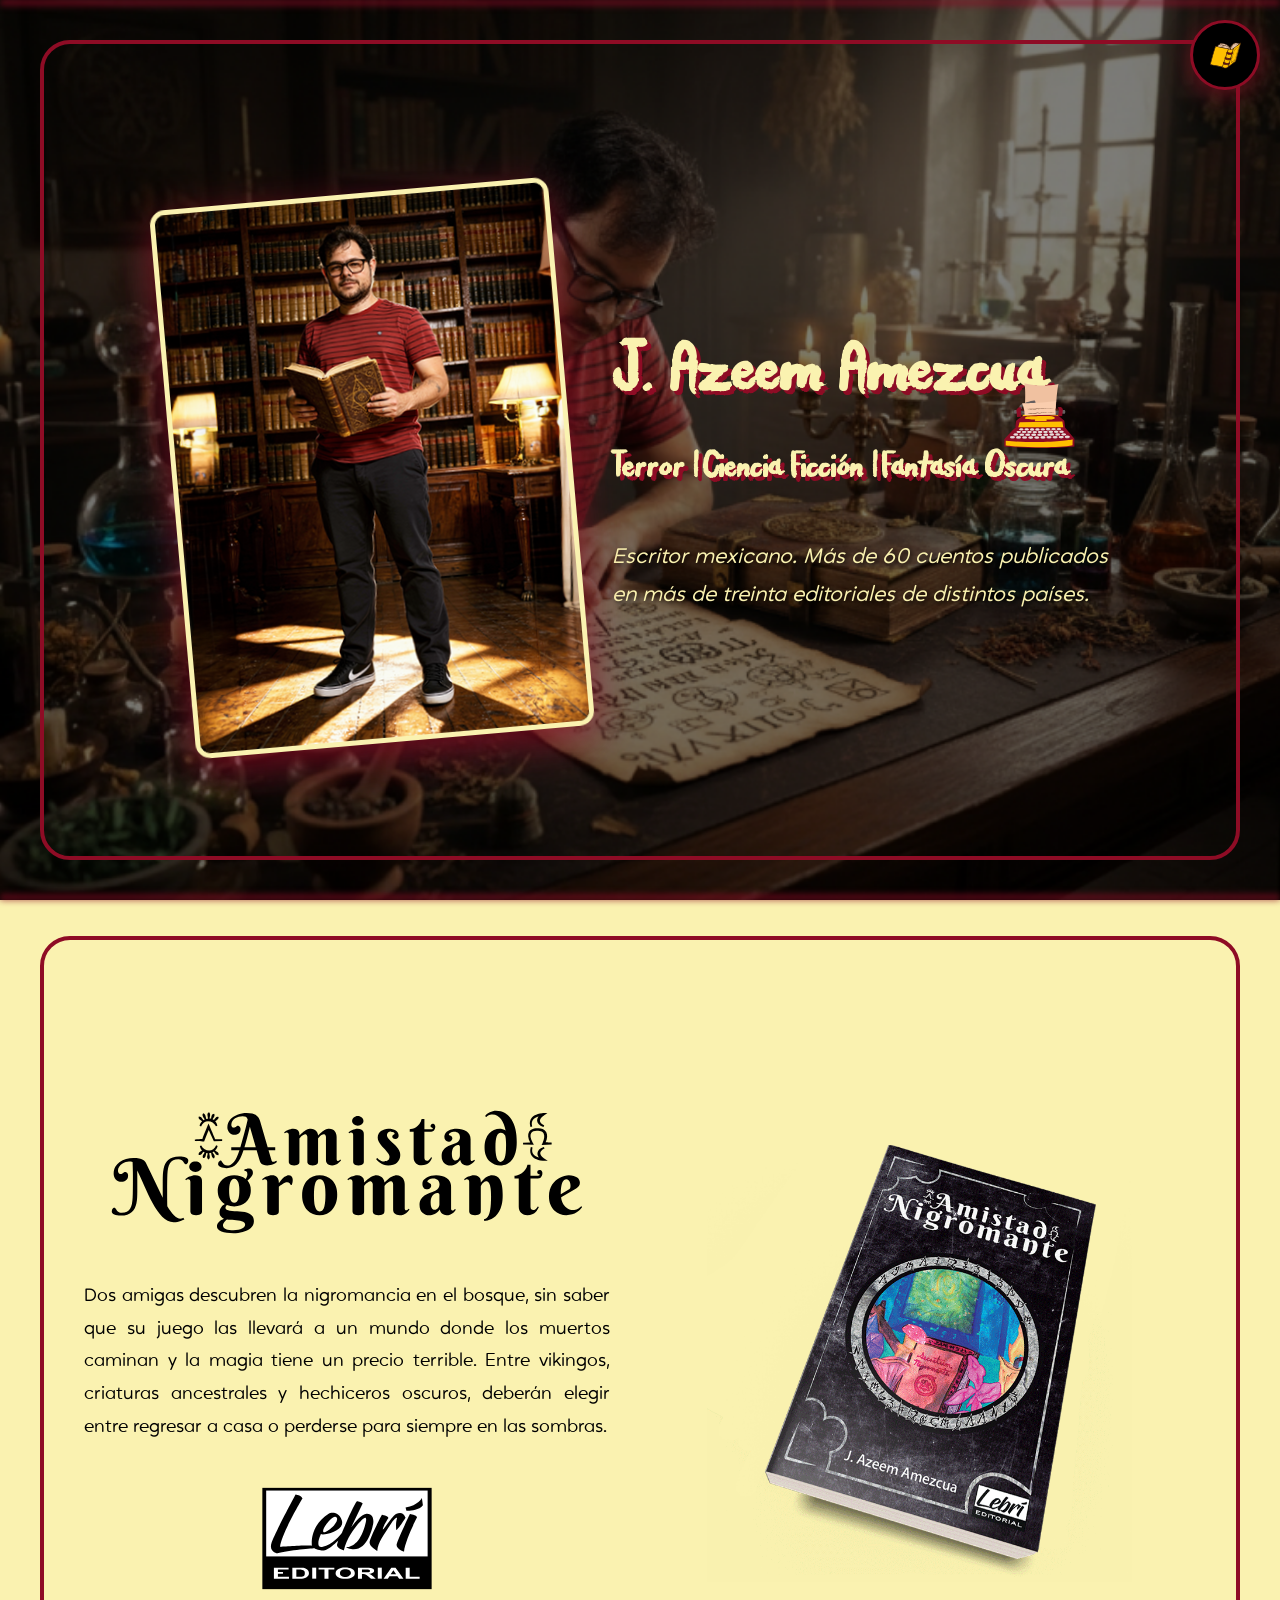
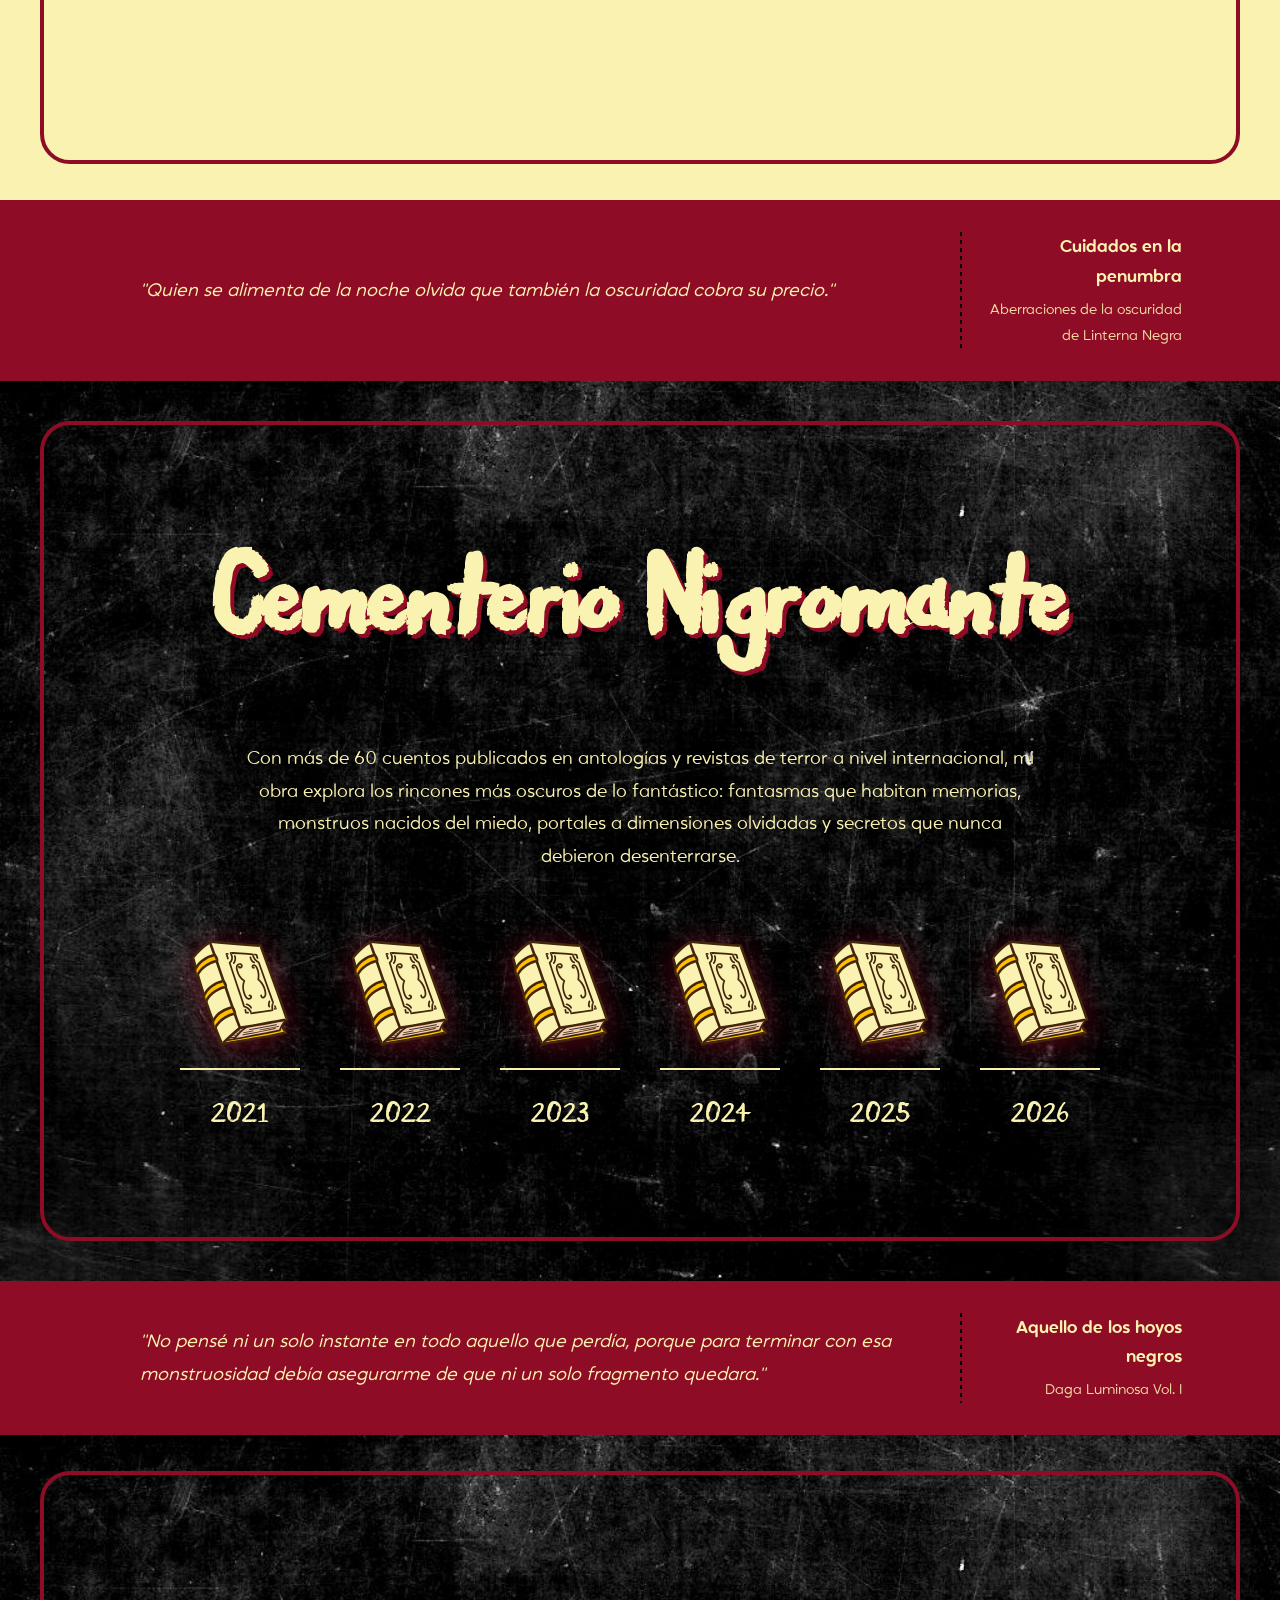
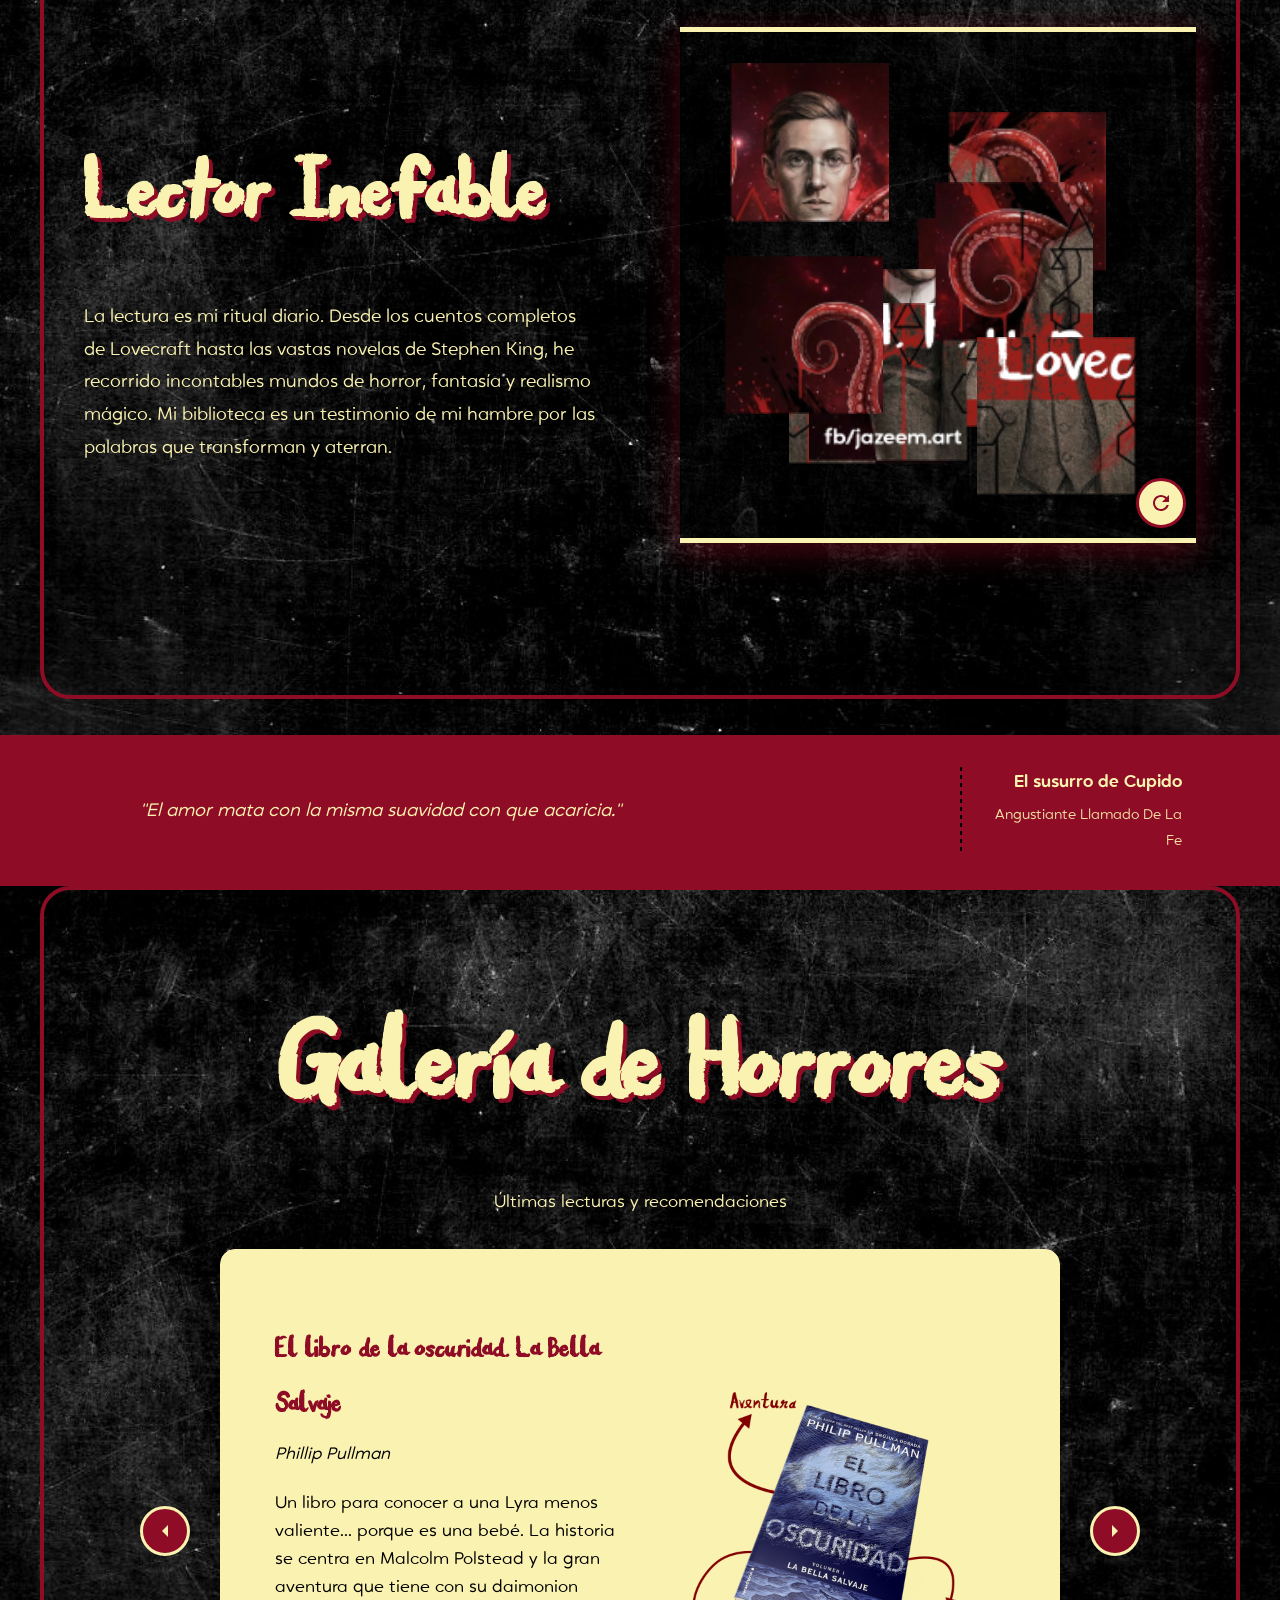
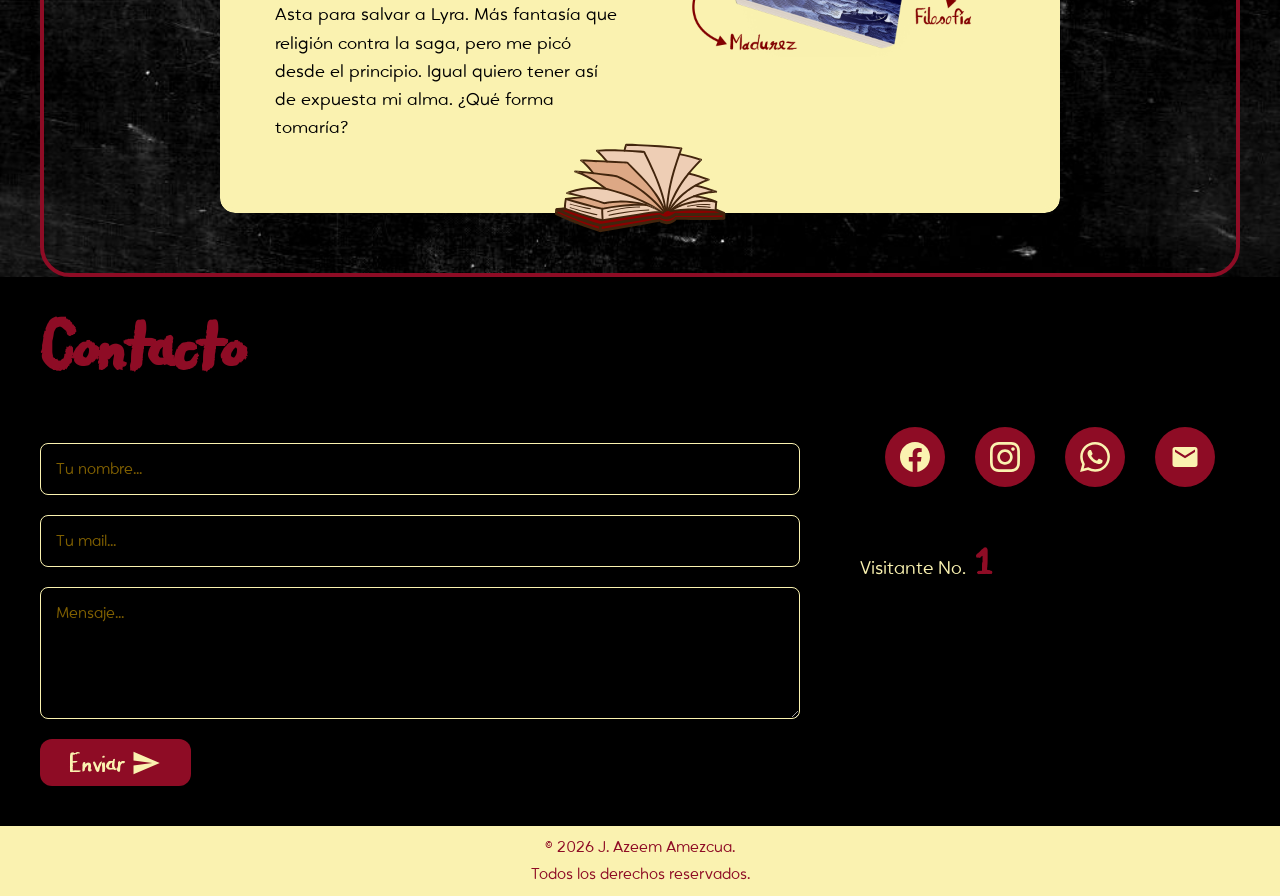
==== index.html @ d2b7a990 "Sitio web escritor v1" ====
<!DOCTYPE html>
<html lang="es">
<head>
    <meta charset="UTF-8">
    <meta name="viewport" content="width=device-width, initial-scale=1.0">
    <title>J. Azeem Amezcua | Escritor de Terror y Ciencia Ficción</title>
    <meta name="description" content="J. Azeem Amezcua, escritor mexicano de terror y fantasía oscura. Más de 60 cuentos publicados y la novela Amistad Nigromante (Lebrí Editorial)." />
    <meta name="keywords" content="escritor terror, ciencia ficción, literatura mexicana, cuentos de horror, Amistad Nigromante">
    <meta name="author" content="J. Azeem Amezcua">
    <link rel="stylesheet" href="data/styles.css">
    
    <!-- Canonical URL -->
    <link rel="canonical" href="https://jazeemamezcua.com">
    
    <!-- Open Graph (Redes sociales) -->
    <meta property="og:title" content="J. Azeem Amezcua | Escritor de Terror y Ciencia Ficción">
    <meta property="og:description" content="J. Azeem Amezcua, escritor mexicano de terror y fantasía oscura. Más de 60 cuentos publicados y la novela Amistad Nigromante (Lebrí Editorial).">
    <meta property="og:image" content="https://jazeemamezcua.com/data/img/og-image.jpg">
    <meta property="og:url" content="https://jazeemamezcua.com">
    <meta property="og:type" content="website">
    <meta property="og:locale" content="es_MX">
    
    <!-- Iconos y Favicon -->
    <link rel="icon" type="image/svg+xml" href="data/img/favicon.svg">
    <link rel="apple-touch-icon" href="data/img/apple-touch-icon.png">
    <link rel="icon" type="image/x-icon" href="data/img/favicon.ico">
    
    <!-- Mobile & Theme -->
    <meta name="theme-color" content="#8e0c25">
    <meta name="robots" content="index, follow, max-image-preview:large, max-snippet:-1, max-video-preview:-1">
    
    <!-- Stylesheet -->
    <link rel="stylesheet" href="data/styles.css">
    
    <!-- JSON-LD Schema (Datos estructurados) -->
    <script type="application/ld+json">
    {
      "@context": "https://schema.org/",
      "@type": "Person",
      "name": "J. Azeem Amezcua",
      "url": "https://jazeemamezcua.com",
      "image": "https://jazeemamezcua.com/data/img/home-profile.jpg",
      "description": "Escritor mexicano de terror y ciencia ficción",
      "jobTitle": "Escritor",
      "nationality": {
        "@type": "Country",
        "name": "Mexico"
      },
      "sameAs": [
        "https://www.facebook.com/jazeem.art",
        "https://www.instagram.com/jazeem_amezcua/"
      ]
    }
    </script>
</head>
<body>
    <!-- Franjas blur fijas -->
    <div class="blur-strip-top"></div>
    <div class="blur-strip-bottom"></div>

    <!-- Botón menú flotante -->
    <div class="menu-toggle" id="menuToggle">
        <img src="data/img/icon-book-menu.svg" alt="Menú">
    </div>

    <!-- Menú desplegable -->
    <nav class="menu-nav" id="menuNav">
        <div class="menu-items">
            <a href="#inicio" class="menu-item active" data-section="inicio">
                <span class="menu-text">Inicio</span>
                <img src="data/img/icon-book-menu-a.svg" alt="Inicio" class="menu-icon">
            </a>
            <a href="#amistad-nigromante" class="menu-item" data-section="amistad">
                <span class="menu-text">Amistad Nigromante</span>
                <img src="data/img/icon-book-menu-b.svg" alt="Amistad Nigromante" class="menu-icon">
            </a>
            <a href="#cementerio-nigromante" class="menu-item" data-section="cementerio">
                <span class="menu-text">Cementerio Nigromante</span>
                <img src="data/img/icon-book-menu-c.svg" alt="Cementerio Nigromante" class="menu-icon">
            </a>
            <a href="#lector-inefable" class="menu-item" data-section="lector">
                <span class="menu-text">Lector Inefable</span>
                <img src="data/img/icon-book-menu-d.svg" alt="Lector Inefable" class="menu-icon">
            </a>
            <a href="#contacto" class="menu-item" data-section="contacto">
                <span class="menu-text">Contacto</span>
                <img src="data/img/icon-book-menu-a.svg" alt="Contacto" class="menu-icon">
            </a>
        </div>
    </nav>

    <!-- SECCIÓN 1: HOME -->
    <section id="inicio" class="section section-home">
        <div class="section-border">
            <div class="section-content">
                <div class="home-content">
                    <!-- Tarjeta giratoria con foto -->
                    <div class="flip-card" id="flipCard">
                        <div class="flip-card-inner" id="flipCardInner">
                            <div class="flip-card-front">
                                <img src="data/img/home-profile.png" alt="J. Azeem Amezcua">
                            </div>
                            <div class="flip-card-back">
                                <p class="bio-text">
                                    Escritor mexicano de terror, fantasía oscura y realismo fantástico. 
                                    Licenciado en Diseño Gráfico y Maestro en Comunicación para Medios Virtuales, 
                                    ha publicado más de cincuenta cuentos en antologías y revistas impresas y digitales 
                                    de distintos países. Es autor de la novela impresa <em>Amistad Nigromante</em> (Lebrí Editorial).
                                </p>
                            </div>
                        </div>
                    </div>

                    <!-- Nombre y título -->
                    <div class="home-title-container">
                        <h1 class="home-name">J. Azeem Amezcua</h1>
                        <h2 class="home-subtitle">Terror | Ciencia Ficción | Fantasía Oscura</h2>
                        <p class="home-tagline">Escritor mexicano. Más de 60 cuentos publicados<br/>en más de treinta editoriales de distintos países.</p>
                    </div>
                </div>

                <!-- Máquina que huye del cursor -->
                <div class="fleeing-machine" id="fleeingMachine">
                    <img src="data/img/home-machine.svg" alt="Máquina">
                </div>
            </div>
        </div>
    </section>

    <!-- SECCIÓN 2: AMISTAD NIGROMANTE -->
    <section id="amistad-nigromante" class="section section-amistad">
        <div class="section-border">
            <div class="section-content">
                <div class="amistad-content">
                    <!-- Columna izquierda -->
                    <div class="amistad-left">
                        <img src="data/img/an-logo.svg" alt="Amistad Nigromante Logo" class="amistad-logo">
                        <p class="amistad-text">
                            Dos amigas descubren la nigromancia en el bosque, sin saber que su juego las llevará 
                            a un mundo donde los muertos caminan y la magia tiene un precio terrible. 
                            Entre vikingos, criaturas ancestrales y hechiceros oscuros, deberán elegir entre 
                            regresar a casa o perderse para siempre en las sombras.
                        </p>
                        <img src="data/img/an-lebri.svg" alt="Lebrí Editorial" class="amistad-lebri">
                    </div>

                    <!-- Columna derecha -->
                    <div class="amistad-right">
                        <img src="data/img/an-libro.gif" alt="Libro Amistad Nigromante" class="amistad-book">
                    </div>
                </div>
            </div>
        </div>
    </section>

    <!-- MICRO-SECCIÓN: FRASE 1 -->
    <div class="phrase-section" id="phrase1">
        <div class="phrase-content">
            <div class="phrase-text"></div>
            <div class="phrase-divider"></div>
            <div class="phrase-source">
                <div class="phrase-story"></div>
                <div class="phrase-publication"></div>
            </div>
        </div>
    </div>

    <!-- SECCIÓN 3: CEMENTERIO NIGROMANTE -->
    <section id="cementerio-nigromante" class="section section-cemetery">
        <div class="section-border">
            <div class="section-content">
                <h2 class="cemetery-title">Cementerio Nigromante</h2>
                <p class="cemetery-description">
                    Con más de 60 cuentos publicados en antologías y revistas de terror a nivel internacional, 
                    mi obra explora los rincones más oscuros de lo fantástico: fantasmas que habitan memorias, 
                    monstruos nacidos del miedo, portales a dimensiones olvidadas y secretos que nunca debieron desenterrarse.
                </p>

                <!-- Botones de años -->
                <div class="cemetery-buttons">
                    <a href="data/cemetery.html#year-2021" class="cemetery-button">
                        <img src="data/img/icon-book-main-cemetery.svg" alt="2021">
                        <div class="cemetery-button-line"></div>
                        <div class="cemetery-button-year">2021</div>
                    </a>
                    <a href="data/cemetery.html#year-2022" class="cemetery-button">
                        <img src="data/img/icon-book-main-cemetery.svg" alt="2022">
                        <div class="cemetery-button-line"></div>
                        <div class="cemetery-button-year">2022</div>
                    </a>
                    <a href="data/cemetery.html#year-2023" class="cemetery-button">
                        <img src="data/img/icon-book-main-cemetery.svg" alt="2023">
                        <div class="cemetery-button-line"></div>
                        <div class="cemetery-button-year">2023</div>
                    </a>
                    <a href="data/cemetery.html#year-2024" class="cemetery-button">
                        <img src="data/img/icon-book-main-cemetery.svg" alt="2024">
                        <div class="cemetery-button-line"></div>
                        <div class="cemetery-button-year">2024</div>
                    </a>
                    <a href="data/cemetery.html#year-2025" class="cemetery-button">
                        <img src="data/img/icon-book-main-cemetery.svg" alt="2025">
                        <div class="cemetery-button-line"></div>
                        <div class="cemetery-button-year">2025</div>
                    </a>
                    <a href="data/cemetery.html#year-2026" class="cemetery-button cemetery-mobile">
                        <img src="data/img/icon-book-main-cemetery.svg" alt="2026">
                        <div class="cemetery-button-line"></div>
                        <div class="cemetery-button-year">2026</div>
                    </a>
                </div>
            </div>
        </div>
    </section>

    <!-- MICRO-SECCIÓN: FRASE 2 -->
    <div class="phrase-section" id="phrase2">
        <div class="phrase-content">
            <div class="phrase-text"></div>
            <div class="phrase-divider"></div>
            <div class="phrase-source">
                <div class="phrase-story"></div>
                <div class="phrase-publication"></div>
            </div>
        </div>
    </div>

    <!-- SECCIÓN 4: LECTOR INEFABLE -->
    <section id="lector-inefable" class="section section-lector">
        <div class="section-border">
            <div class="section-content">
                <div class="lector-content">
                    <!-- Columna izquierda -->
                    <div class="lector-left">
                        <h2 class="lector-title">Lector Inefable</h2>
                        <p class="lector-text">
                            La lectura es mi ritual diario. Desde los cuentos completos de Lovecraft 
                            hasta las vastas novelas de Stephen King, he recorrido incontables mundos 
                            de horror, fantasía y realismo mágico. Mi biblioteca es un testimonio de mi 
                            hambre por las palabras que transforman y aterran.
                        </p>
                        <!-- <a href="data/lovecraft.html" class="lector-button">Travesía Cósmica</a> -->
                    </div>

                    <!-- Columna derecha: Rompecabezas -->
                    <div class="lector-right">
                        <div class="puzzle-container" id="puzzleContainer">
                            <!-- Las piezas se generan dinámicamente -->
                        </div>
                    </div>
                </div>
            </div>
        </div>
    </section>

    <!-- MICRO-SECCIÓN: FRASE 3 -->
    <div class="phrase-section" id="phrase3">
        <div class="phrase-content">
            <div class="phrase-text"></div>
            <div class="phrase-divider"></div>
            <div class="phrase-source">
                <div class="phrase-story"></div>
                <div class="phrase-publication"></div>
            </div>
        </div>
    </div>

    <!-- SECCIÓN 5: GALERÍA DE HORRORES -->
    <section id="galeria-horrores" class="section section-galeria">
        <div class="section-border">
            <div class="section-content">
                <h2 class="galeria-title">Galería de Horrores</h2>
                <p class="galeria-subtitle">Últimas lecturas y recomendaciones</p>

                <!-- Slider -->
                <div class="slider-container">
                    <button class="slider-button slider-prev" id="sliderPrev">
                        <svg viewBox="0 0 24 24">
                            <path d="M15 18l-6-6 6-6"/>
                        </svg>
                    </button>

                    <div class="slider-wrapper">
                        <div class="slider-track" id="sliderTrack">
                            <!-- Los slides se generan dinámicamente desde slider.json -->
                        </div>
                    </div>

                    <button class="slider-button slider-next" id="sliderNext">
                        <svg viewBox="0 0 24 24">
                            <path d="M9 18l6-6-6-6"/>
                        </svg>
                    </button>

                    <img src="data/img/icon-book-galery.svg" alt="Libro" class="slider-icon">
                </div>
            </div>
        </div>
    </section>

    <!-- SECCIÓN 6: FOOTER / CONTACTO -->
    <footer id="contacto" class="section-footer">
        <div class="footer-content">
            <!-- Formulario de contacto -->
            <div>
                <h3 class="footer-title">Contacto</h3>
                <form class="contact-form" id="contactForm">
                    <div class="form-group">
                        <input type="text" id="name" name="name" placeholder="Tu nombre..." required>
                    </div>
                    <div class="form-group">
                        <input type="email" id="email" name="email" placeholder="Tu mail..." required>
                    </div>
                    <div class="form-group">
                        <textarea id="message" name="message" rows="5" placeholder="Mensaje..." required></textarea>
                    </div>
                    <button type="submit" class="submit-button">
                        Enviar
                        <svg viewBox="0 0 24 24">
                            <path d="M2 21l21-9L2 3v7l15 2-15 2v7z"/>
                        </svg>
                    </button>
                </form>
            </div>

            <!-- Redes sociales -->
            <div>
                <div class="footer-socials">
                    <a href="https://www.facebook.com/jazeem.art" target="_blank" rel="noopener" class="social-link">
                        <svg viewBox="0 0 24 24">
                            <path d="M24 12.073c0-6.627-5.373-12-12-12s-12 5.373-12 12c0 5.99 4.388 10.954 10.125 11.854v-8.385H7.078v-3.47h3.047V9.43c0-3.007 1.792-4.669 4.533-4.669 1.312 0 2.686.235 2.686.235v2.953H15.83c-1.491 0-1.956.925-1.956 1.874v2.25h3.328l-.532 3.47h-2.796v8.385C19.612 23.027 24 18.062 24 12.073z"/>
                        </svg>
                    </a>
                    <a href="https://www.instagram.com/jazeem_amezcua/" target="_blank" rel="noopener" class="social-link">
                        <svg viewBox="0 0 24 24">
                            <path d="M12 2.163c3.204 0 3.584.012 4.85.07 3.252.148 4.771 1.691 4.919 4.919.058 1.265.069 1.645.069 4.849 0 3.205-.012 3.584-.069 4.849-.149 3.225-1.664 4.771-4.919 4.919-1.266.058-1.644.07-4.85.07-3.204 0-3.584-.012-4.849-.07-3.26-.149-4.771-1.699-4.919-4.92-.058-1.265-.07-1.644-.07-4.849 0-3.204.013-3.583.07-4.849.149-3.227 1.664-4.771 4.919-4.919 1.266-.057 1.645-.069 4.849-.069zm0-2.163c-3.259 0-3.667.014-4.947.072-4.358.2-6.78 2.618-6.98 6.98-.059 1.281-.073 1.689-.073 4.948 0 3.259.014 3.668.072 4.948.2 4.358 2.618 6.78 6.98 6.98 1.281.058 1.689.072 4.948.072 3.259 0 3.668-.014 4.948-.072 4.354-.2 6.782-2.618 6.979-6.98.059-1.28.073-1.689.073-4.948 0-3.259-.014-3.667-.072-4.947-.196-4.354-2.617-6.78-6.979-6.98-1.281-.059-1.69-.073-4.949-.073zm0 5.838c-3.403 0-6.162 2.759-6.162 6.162s2.759 6.163 6.162 6.163 6.162-2.759 6.162-6.163c0-3.403-2.759-6.162-6.162-6.162zm0 10.162c-2.209 0-4-1.79-4-4 0-2.209 1.791-4 4-4s4 1.791 4 4c0 2.21-1.791 4-4 4zm6.406-11.845c-.796 0-1.441.645-1.441 1.44s.645 1.44 1.441 1.44c.795 0 1.439-.645 1.439-1.44s-.644-1.44-1.439-1.44z"/>
                        </svg>
                    </a>
                    <a href="https://wa.me/525541871885" target="_blank" rel="noopener" class="social-link">
                        <svg viewBox="0 0 24 24">
                            <path d="M17.472 14.382c-.297-.149-1.758-.867-2.03-.967-.273-.099-.471-.148-.67.15-.197.297-.767.966-.94 1.164-.173.199-.347.223-.644.075-.297-.15-1.255-.463-2.39-1.475-.883-.788-1.48-1.761-1.653-2.059-.173-.297-.018-.458.13-.606.134-.133.298-.347.446-.52.149-.174.198-.298.298-.497.099-.198.05-.371-.025-.52-.075-.149-.669-1.612-.916-2.207-.242-.579-.487-.5-.669-.51-.173-.008-.371-.01-.57-.01-.198 0-.52.074-.792.372-.272.297-1.04 1.016-1.04 2.479 0 1.462 1.065 2.875 1.213 3.074.149.198 2.096 3.2 5.077 4.487.709.306 1.262.489 1.694.625.712.227 1.36.195 1.871.118.571-.085 1.758-.719 2.006-1.413.248-.694.248-1.289.173-1.413-.074-.124-.272-.198-.57-.347m-5.421 7.403h-.004a9.87 9.87 0 01-5.031-1.378l-.361-.214-3.741.982.998-3.648-.235-.374a9.86 9.86 0 01-1.51-5.26c.001-5.45 4.436-9.884 9.888-9.884 2.64 0 5.122 1.03 6.988 2.898a9.825 9.825 0 012.893 6.994c-.003 5.45-4.437 9.884-9.885 9.884m8.413-18.297A11.815 11.815 0 0012.05 0C5.495 0 .16 5.335.157 11.892c0 2.096.547 4.142 1.588 5.945L.057 24l6.305-1.654a11.882 11.882 0 005.683 1.448h.005c6.554 0 11.89-5.335 11.893-11.893a11.821 11.821 0 00-3.48-8.413Z"/>
                        </svg>
                    </a>
                    <a href="mailto:jazeem.amezcua@gmail.com" class="social-link">
                        <svg viewBox="0 0 24 24">
                            <path d="M20 4H4c-1.1 0-1.99.9-1.99 2L2 18c0 1.1.9 2 2 2h16c1.1 0 2-.9 2-2V6c0-1.1-.9-2-2-2zm0 4l-8 5-8-5V6l8 5 8-5v2z"/>
                        </svg>
                    </a>
                </div>
                
                <!-- Contador de visitantes -->
                <div class="visitor-counter">
                    <span class="visitor-label">Visitante No.</span>
                    <span class="visitor-count" id="visitorCount">0</span>
                </div>
            </div>
        </div>

        <!-- Copyright -->
        <div class="footer-bottom">
            <p>&copy; 2026 J. Azeem Amezcua. <br> Todos los derechos reservados.</p>
        </div>
    </footer>

    <!-- Botón flotante subir al inicio -->
    <div class="scroll-to-top" id="scrollToTop">
        <svg viewBox="0 0 24 24">
            <path d="M7 14l5-5 5 5z"/>
        </svg>
    </div>

    <!-- Scripts -->
    <script src="data/js/script.js"></script>
</body>
</html>
---- data/styles.css ----
/* ============================================
   FUENTES PERSONALIZADAS
   ============================================ */
@font-face {
    font-family: 'Nomad';
    src: url('fnt/Nomad.woff') format('woff');
    font-weight: normal;
    font-style: normal;
    font-display: swap;
}

@font-face {
    font-family: 'Noche';
    src: url('fnt/Noche-Regular.woff') format('woff');
    font-weight: 400;
    font-style: normal;
    font-display: swap;
}

@font-face {
    font-family: 'Noche';
    src: url('fnt/Noche-Bold.woff') format('woff');
    font-weight: 700;
    font-style: normal;
    font-display: swap;
}

/* ============================================
   VARIABLES CSS
   ============================================ */
:root {
    /* Colores principales */
    --color-rojo: #8e0c25;
    /* --color-amarillo: #ffbf00; */
    --color-amarillo: #faf2b0;
    --color-hueso: #faf2b0;
    --color-negro: #000000;
    --color-blanco: #ffffff;
    
    /* Fuentes */
    --font-titulo: 'Nomad', serif;
    --font-texto: 'Noche', serif;
    
    /* Sombras */
    --sombra-texto-titulo: 4px 4px 0 var(--color-rojo);
    --sombra-caja: 0 8px 30px rgba(142, 12, 37, 0.5);
    --sombra-caja-fuerte: 0 12px 40px rgba(142, 12, 37, 0.8);
    
    /* Transiciones */
    --transition-smooth: all 0.4s cubic-bezier(0.4, 0, 0.2, 1);
    --transition-bounce: all 0.6s cubic-bezier(0.68, -0.55, 0.265, 1.55);
}

/* ============================================
   RESET Y BASE
   ============================================ */
* {
    margin: 0;
    padding: 0;
    box-sizing: border-box;
}

html {
    scroll-behavior: smooth;
    overflow-x: hidden;
}

body {
    font-family: var(--font-texto);
    font-weight: 400;
    color: var(--color-hueso);
    line-height: 1.7;
    overflow-x: hidden;
    position: relative;
    background-color: var(--color-negro);
}

::selection {
    background-color: var(--color-rojo);
    color: var(--color-amarillo);
}

/* ============================================
   FRANJAS BLUR SUPERIORES E INFERIORES
   ============================================ */
.blur-strip-top,
.blur-strip-bottom {
    position: fixed;
    left: 0;
    width: 100%;
    height: 8px;
    background: linear-gradient(180deg, var(--color-rojo) 0%, transparent 100%);
    z-index: 9999;
    pointer-events: none;
    filter: blur(3px);
}

.blur-strip-top {
    top: 0;
}

.blur-strip-bottom {
    bottom: 0;
    background: linear-gradient(0deg, var(--color-rojo) 0%, transparent 100%);
}

/* ============================================
   MENÚ FLOTANTE - BOTÓN LIBRO
   ============================================ */
.menu-toggle {
    position: fixed;
    top: 20px;
    right: 20px;
    width: 70px;
    height: 70px;
    background-color: var(--color-negro);
    border: 3px solid var(--color-rojo);
    border-radius: 50%;
    display: flex;
    align-items: center;
    justify-content: center;
    cursor: pointer;
    z-index: 10001;
    box-shadow: 0 6px 25px rgba(142, 12, 37, 0.6);
    transition: var(--transition-smooth);
}

.menu-toggle:hover {
    transform: scale(1.1) rotate(10deg);
    box-shadow: 0 10px 35px rgba(142, 12, 37, 0.9);
}

.menu-toggle img {
    width: 45px;
    height: 45px;
    object-fit: contain;
}

/* ============================================
   MENÚ DESPLEGABLE - HORIZONTAL
   ============================================ */
.menu-nav {
    position: fixed;
    top: 10px;
    right: -100%;
    height: auto;
    /* background-color: rgba(255, 191, 0, 0.6); */
    background-color: var(--color-hueso);
    border-radius: 1rem 0 0 1rem;
    border: .2rem solid var(--color-negro);
    border-right-color: var(--color-hueso);
    backdrop-filter: blur(10px);
    -webkit-backdrop-filter: blur(10px);
    z-index: 10000;
    padding: 0px 100px 0px 40px;
    transition: right 0.5s cubic-bezier(0.68, -0.55, 0.265, 1.55);
}

.menu-nav.active {
    right: 0;
}

.menu-items {
    display: flex;
    flex-direction: row;
    align-items: center;
    gap: 40px;
}

.menu-item {
    display: flex;
    align-items: center;
    gap: 15px;
    padding: 8px 0 0px 0;
    text-decoration: none;
    color: var(--color-rojo);
    font-family: var(--font-titulo);
    font-size: 1.4rem;
    border-bottom: 5px solid transparent;
    border-right: 5px solid transparent;
    transition: var(--transition-smooth);
}

.menu-item:hover {
    transform: translateY(-3px);
    border-bottom-color: var(--color-negro);
}

.menu-item.active {
    border-bottom-color: var(--color-negro);
    border-right-color: var(--color-negro);
    color: var(--color-negro);
    font-weight: bold;
    /* background-color: rgba(216, 203, 165, 0.6); */
}

.menu-text {
    order: 1;
    max-width: 50px;
    line-height: 1;
}

.menu-icon {
    order: 2;
    width: 50px;
    height: 80px;
    object-fit: contain;
}

/* ============================================
   SECCIONES BASE
   ============================================ */
.section {
    min-height: 100vh;
    position: relative;
    display: flex;
    align-items: center;
    justify-content: center;
    background-image: url(img/index-bg.jpg);
    background-repeat: no-repeat;
    background-size: cover;
    background-position: center;
}

.section-border {
    max-width: 1400px;
    width: calc(100% - 80px);
    min-height: calc(100vh - 80px);
    margin: 0 auto;
    border: 4px solid var(--color-rojo);
    border-radius: 30px;
    padding: 60px 40px;
    position: relative;
    background-color: transparent;
}

.section-content {
    max-width: 1400px;
    margin: 0 auto;
    position: relative;
    z-index: 10;
}

/* ============================================
   SECCIÓN 1: HOME
   ============================================ */
.section-home {
    background-image: url('img/home-bg.png');
    background-size: cover;
    background-position: center;
    background-attachment: fixed;
}


.home-content {
    display: flex;
    align-items: center;
    justify-content: center;
    gap: 40px;
    width: 100%;
    margin-top: 8%;
}

/* Tarjeta giratoria */
.flip-card {
    perspective: 1000px;
    width: 400px;
    height: 550px;
}

.flip-card-inner {
    position: relative;
    width: 100%;
    height: 100%;
    transition: transform 0.8s;
    transform-style: preserve-3d;
}

.flip-card:hover .flip-card-inner,
.flip-card-inner.flipped {
    transform: rotateY(180deg);
}

.flip-card-front,
.flip-card-back {
    position: absolute;
    width: 100%;
    height: 100%;
    backface-visibility: hidden;
    border: 5px solid var(--color-amarillo);
    border-radius: 15px;
    overflow: hidden;
    box-shadow: var(--sombra-caja-fuerte);
}

.flip-card-front {
    background-color: var(--color-negro);
    transform: rotate(-5deg);
}

.flip-card-front img {
    width: 100%;
    height: 100%;
    object-fit: cover;
}

.flip-card-back {
    background-color: var(--color-rojo);
    transform: rotateY(180deg) rotate(5deg);
    padding: 40px 30px;
    display: flex;
    align-items: center;
    justify-content: center;
}

.bio-text {
    color: var(--color-hueso);
    font-size: 1rem;
    line-height: 1.6;
    text-align: justify;
}

/* Texto nombre y título */
.home-title-container {
    display: flex;
    flex-direction: column;
    align-items: flex-start;
    gap: 20px;
}

.home-name {
    font-family: var(--font-titulo);
    font-size: 5rem;
    color: var(--color-amarillo);
    text-shadow: var(--sombra-texto-titulo);
    line-height: 1.1;
}

.home-subtitle {
    font-family: var(--font-titulo);
    font-size: 2.5rem;
    color: var(--color-amarillo);
    text-shadow: var(--sombra-texto-titulo);
}

/* Eslogan - FIJO en la esquina inferior derecha */
.home-tagline {
    font-family: var(--font-texto);
    font-style: italic;
    font-size: 1.4rem;
    font-weight: 400;
    color: var(--color-hueso);
    margin-top: 20px;
    text-shadow: 2px 2px 4px rgba(0, 0, 0, 0.8);
}

/* Máquina que huye del cursor */
.fleeing-machine {
    position: absolute;
    width: 80px;
    height: 80px;
    transition: all 0.15s ease-out;
    pointer-events: all;
    z-index: 5;
    cursor: not-allowed;
}

.fleeing-machine img {
    width: 100%;
    height: 100%;
    object-fit: contain;
    pointer-events: none;
}

/* ============================================
   SECCIÓN 2: AMISTAD NIGROMANTE
   ============================================ */
.section-amistad {
    background-color: var(--color-hueso);
    background-image: none;
}

.amistad-content {
    display: grid;
    grid-template-columns: 1fr 1fr;
    gap: 60px;
    align-items: center;
    min-height: calc(100vh - 200px);
}

.amistad-left {
    display: flex;
    flex-direction: column;
    gap: 30px;
    align-items: flex-start;
}

.amistad-logo {
    width: 100%;
    max-width: 800px;
}

.amistad-text {
    color: var(--color-negro);
    font-size: 1.2rem;
    line-height: 1.7;
    text-align: justify;
}

.amistad-lebri {
    width: 200px;
    align-self: center;
}

.amistad-right {
    display: flex;
    justify-content: center;
    align-items: center;
}

.amistad-book {
    width: 100%;
    max-width: 650px;
    animation: bounce 3s ease-in-out infinite;
}

@keyframes bounce {
    0%, 100% { transform: translateY(0); }
    50% { transform: translateY(-20px); }
}

/* ============================================
   MICRO-SECCIONES: FRASES CON EFECTO PINCELADA
   ============================================ */
.phrase-section {
    margin: 0px 0 0 0;
    padding: 0;
    background-color: var(--color-rojo);
    min-height: 100px;
    position: relative;
    overflow: hidden;
    width: 100vw;
    margin-left: calc(-50vw + 50%);
    /* Efecto de pincelada más quebrado y agresivo */
    /* clip-path: polygon(
        0% 8%, 1% 2%, 3% 12%, 5% 0%, 7% 10%, 9% 3%, 12% 15%, 15% 1%, 
        18% 11%, 21% 4%, 24% 14%, 27% 2%, 30% 9%, 33% 5%, 36% 13%, 39% 1%,
        42% 10%, 45% 3%, 48% 12%, 51% 0%, 54% 11%, 57% 4%, 60% 14%, 63% 2%,
        66% 9%, 69% 5%, 72% 13%, 75% 1%, 78% 10%, 81% 4%, 84% 12%, 87% 2%,
        90% 11%, 93% 3%, 96% 13%, 98% 1%, 99% 8%, 100% 5%,
        
        100% 92%, 99% 98%, 97% 88%, 95% 100%, 93% 90%, 91% 97%, 88% 85%, 85% 99%,
        82% 89%, 79% 96%, 76% 86%, 73% 98%, 70% 91%, 67% 95%, 64% 87%, 61% 99%,
        58% 90%, 55% 97%, 52% 88%, 49% 100%, 46% 89%, 43% 96%, 40% 86%, 37% 98%,
        34% 91%, 31% 95%, 28% 87%, 25% 99%, 22% 90%, 19% 96%, 16% 88%, 13% 98%,
        10% 89%, 7% 97%, 4% 87%, 2% 99%, 1% 92%, 0% 95%
    ); */
}

.phrase-content {
    padding: 2rem 0;
    display: grid;
    grid-template-columns: 80% auto 20%;
    gap: 20px;
    align-items: center;
    max-width: 1000px;
    margin: 0 auto;
}

.phrase-text {
    font-family: var(--font-texto);
    font-style: italic;
    font-size: 1.2rem;
    color: var(--color-amarillo);
    text-align: left;
    line-height: 1.7;
}

/* Divisor con línea de puntos */
.phrase-divider {
    width: 2px;
    height: 100%;
    min-height: 80px;
    background-image: repeating-linear-gradient(
        to bottom,
        var(--color-negro),
        var(--color-negro) 4px,
        transparent 4px,
        transparent 8px
    );
}

.phrase-source {
    text-align: right;
    font-family: var(--font-texto);
    font-size: 1rem;
    color: var(--color-amarillo);
}

.phrase-story {
    font-weight: 700;
    font-size: 1.1rem;
    margin-bottom: 5px;
}

.phrase-publication {
    font-size: 0.95rem;
    opacity: 0.9;
}

/* ============================================
   SECCIÓN 3: CEMENTERIO NIGROMANTE
   ============================================ */
.section-cemetery {
    background-color: var(--color-negro);
}

.cemetery-title {
    font-family: var(--font-titulo);
    font-size: 8rem;
    color: var(--color-amarillo);
    text-shadow: var(--sombra-texto-titulo);
    text-align: center;
    margin-bottom: 40px;
}

.cemetery-description {
    color: var(--color-hueso);
    font-size: 1.2rem;
    text-align: center;
    margin-bottom: 60px;
    max-width: 800px;
    margin-left: auto;
    margin-right: auto;
}

.cemetery-buttons {
    display: flex;
    flex-wrap: wrap;
    justify-content: center;
    gap: 40px;
    max-width: 1300px;
    margin: 0 auto;
}

.cemetery-button {
    display: flex;
    flex-direction: column;
    align-items: center;
    gap: 15px;
    padding: 0;
    background-color: transparent;
    border: none;
    text-decoration: none;
    transition: var(--transition-bounce);
    cursor: pointer;
}

.cemetery-button:hover {
    transform: translateY(-15px) scale(1.1);
}

.cemetery-button img {
    width: 120px;
    height: 120px;
    object-fit: contain;
    filter: drop-shadow(0 4px 15px rgba(142, 12, 37, 0.6));
    transition: var(--transition-smooth);
}

.cemetery-button:hover img {
    filter: drop-shadow(0 8px 30px rgba(142, 12, 37, 0.9));
}

.cemetery-button-line {
    width: 100%;
    height: 2px;
    background-color: var(--color-hueso);
}

.cemetery-button-year {
    font-family: var(--font-titulo);
    font-size: 2rem;
    color: var(--color-hueso);
}

/* ============================================
   SECCIÓN 4: LECTOR INEFABLE
   ============================================ */
.section-lector {
    background-color: var(--color-negro);
}

.lector-content {
    display: grid;
    grid-template-columns: 1fr 1fr;
    gap: 80px;
    align-items: center;
    min-height: calc(100vh - 200px);
}

.lector-left {
    display: flex;
    flex-direction: column;
    gap: 30px;
}

.lector-title {
    font-family: var(--font-titulo);
    font-size: 6rem;
    color: var(--color-amarillo);
    text-shadow: var(--sombra-texto-titulo);
}

.lector-text {
    color: var(--color-hueso);
    font-size: 1.2rem;
    line-height: 1.7;
}

.lector-button {
    display: flex;
    align-items: center;
    justify-content: center;
    padding: 0px;
    background-color: var(--color-amarillo);
    border: 3px solid var(--color-rojo);
    border-radius: 10px;
    color: var(--color-rojo);
    font-family: var(--font-titulo);
    font-size: 3rem;
    text-decoration: none;
    transition: var(--transition-bounce);
    cursor: pointer;
    width: 100%;
}

.lector-button:hover {
    transform: translateY(-5px) scale(1.05);
    box-shadow: var(--sombra-caja-fuerte);
}

/* Rompecabezas */
.puzzle-container {
    width: 100%;
    max-width: 550px;
    aspect-ratio: 1;
    position: relative;
    border-top: 5px solid var(--color-amarillo);
    border-bottom: 5px solid var(--color-amarillo);
    background-color: rgba(0, 0, 0, 0.5);
    box-shadow: var(--sombra-caja);
    margin: 0 auto;
}

.puzzle-piece {
    position: absolute;
    cursor: move;
    transition: transform 0.3s ease;
}

.puzzle-piece:hover {
    transform: scale(1.05);
    z-index: 100;
}

.puzzle-piece.correct {
    cursor: default;
    animation: piecePlaced 0.5s ease;
}

/* Botón de reinicio del puzzle */
.puzzle-reset-button {
    position: absolute;
    bottom: 10px;
    right: 10px;
    width: 50px;
    height: 50px;
    background-color: var(--color-amarillo);
    border: 3px solid var(--color-rojo);
    border-radius: 50%;
    display: flex;
    align-items: center;
    justify-content: center;
    cursor: pointer;
    z-index: 3000;
    transition: var(--transition-bounce);
    box-shadow: 0 4px 15px rgba(0, 0, 0, 0.3);
}

.puzzle-reset-button:hover {
    transform: scale(1.1) rotate(180deg);
    box-shadow: 0 6px 25px rgba(142, 12, 37, 0.6);
}

.puzzle-reset-button svg {
    color: var(--color-rojo);
}

@keyframes piecePlaced {
    0% { filter: brightness(1); }
    50% { filter: brightness(1.5) drop-shadow(0 0 15px var(--color-amarillo)); }
    100% { filter: brightness(1); }
}

/* ============================================
   SECCIÓN 5: GALERÍA DE HORRORES
   ============================================ */
.section-galeria {
    background-color: var(--color-negro);
}

.galeria-title {
    font-family: var(--font-titulo);
    font-size: 8rem;
    color: var(--color-amarillo);
    text-shadow: var(--sombra-texto-titulo);
    text-align: center;
    margin-bottom: 20px;
}

.galeria-subtitle {
    color: var(--color-hueso);
    font-size: 1.1rem;
    text-align: center;
    margin-bottom: 2rem;
}

.slider-container {
    position: relative;
    max-width: 1000px;
    margin: 0 auto;
    padding: 0 80px;
}

.slider-wrapper {
    overflow: hidden;
    border-radius: 15px;
}

.slider-track {
    display: flex;
    transition: transform 0.6s cubic-bezier(0.68, -0.55, 0.265, 1.55);
}

.slide {
    min-width: 100%;
    background-color: var(--color-hueso);
    border: 5px solid var(--color-amarillo);
    border-radius: 15px;
    padding: 50px;
    display: grid;
    grid-template-columns: 1fr 1fr;
    gap: 40px;
    align-items: center;
    position: relative;
}

.slide-left h3 {
    font-family: var(--font-titulo);
    font-size: 2rem;
    color: var(--color-rojo);
    margin-bottom: 10px;
}

.slide-left .slide-author {
    font-size: 1.1rem;
    color: var(--color-negro);
    font-style: italic;
    margin-bottom: 20px;
}

.slide-left .slide-opinion {
    color: var(--color-negro);
    font-size: 1.1rem;
    line-height: 1.6;
}

.slide-right {
    display: flex;
    justify-content: center;
    align-items: center;
}

.slide-image {
    max-width: 300px;
    animation: bounce 3s ease-in-out infinite;
}

.slider-icon {
    position: absolute;
    bottom: -50px;
    left: 50%;
    transform: translateX(-50%);
    width: auto;
    height: 150px;
}

.slider-button {
    position: absolute;
    top: 50%;
    transform: translateY(-50%);
    width: 50px;
    height: 50px;
    background-color: var(--color-rojo);
    border: 3px solid var(--color-amarillo);
    border-radius: 50%;
    display: flex;
    align-items: center;
    justify-content: center;
    cursor: pointer;
    transition: var(--transition-smooth);
    z-index: 10;
}

.slider-button:hover {
    transform: translateY(-50%) scale(1.1);
    box-shadow: var(--sombra-caja);
}

.slider-prev {
    left: 0;
}

.slider-next {
    right: 0;
}

.slider-button svg {
    width: 24px;
    height: 24px;
    fill: var(--color-amarillo);
}

/* ============================================
   SECCIÓN 6: FOOTER / CONTACTO
   ============================================ */
.section-footer {
    background-color: var(--color-negro);
    border: none;
    border-radius: 0;
    margin: 0;
    padding: 0px 20px 0;
    min-height: auto;
    position: relative;
}

/* .section-footer::before {
    content: '';
    position: absolute;
    top: 0;
    left: 0;
    right: 0;
    height: 60px;
    background: var(--color-rojo);
    clip-path: polygon(0 0, 100% 0, 100% 100%, 95% 80%, 90% 100%, 85% 70%, 80% 100%, 75% 85%, 70% 100%, 65% 75%, 60% 100%, 55% 80%, 50% 100%, 45% 75%, 40% 100%, 35% 85%, 30% 100%, 25% 70%, 20% 100%, 15% 80%, 10% 100%, 5% 85%, 0 100%);
} */

.footer-content {
    max-width: 1200px;
    margin: 0 auto;
    display: grid;
    grid-template-columns: 2fr 1fr;
    gap: 60px;
    padding-bottom: 40px;
}

.footer-title {
    font-family: var(--font-titulo);
    font-size: 5rem;
    color: var(--color-rojo);
    margin-bottom: 30px;
}

/* Formulario */
.contact-form {
    display: flex;
    flex-direction: column;
    gap: 20px;
}

.form-group {
    display: flex;
    flex-direction: column;
    gap: 8px;
}

.form-group input,
.form-group textarea {
    padding: 15px;
    border: 1px solid var(--color-hueso);
    border-radius: 8px;
    font-family: var(--font-texto);
    font-size: 1rem;
    background-color: var(--color-negro);
    color: var(--color-amarillo);
    transition: var(--transition-smooth);
}

.form-group input::placeholder,
.form-group textarea::placeholder {
    color: rgba(255, 191, 0, 0.5);
}

.form-group input:focus,
.form-group textarea:focus {
    outline: none;
    border-color: var(--color-rojo);
    box-shadow: 0 0 15px rgba(142, 12, 37, 0.5);
}

.submit-button {
    display: inline-flex;
    align-items: center;
    justify-content: center;
    gap: 5px;
    padding: 5px 30px;
    background-color: var(--color-rojo);
    border: none;
    border-radius: 12px;
    color: var(--color-hueso);
    font-family: var(--font-titulo);
    font-size: 2rem;
    cursor: pointer;
    transition: var(--transition-bounce);
    align-self: flex-start;
}

.submit-button:hover {
    transform: translateY(-3px) scale(1.05);
    box-shadow: var(--sombra-caja);
}

.submit-button svg {
    width: 30px;
    height: 30px;
    fill: var(--color-hueso);
}

/* Redes sociales */
.footer-socials {
    display: flex;
    flex-direction: row;
    gap: 30px;
    align-items: center;
    justify-content: center;
    margin-top: 150px;
}

.social-link {
    width: 60px;
    height: 60px;
    display: flex;
    align-items: center;
    justify-content: center;
    background-color: var(--color-rojo);
    border-radius: 50%;
    transition: var(--transition-bounce);
}

.social-link:hover {
    transform: scale(1.2) rotate(10deg);
    box-shadow: var(--sombra-caja);
}

.social-link svg {
    width: 30px;
    height: 30px;
    fill: var(--color-amarillo);
}

/* Contador de visitantes */
.visitor-counter {
    margin-top: 40px;
    display: flex;
    align-items: baseline;
    gap: 10px;
}

.visitor-label {
    font-family: var(--font-texto);
    font-size: 1.2rem;
    color: var(--color-hueso);
}

.visitor-count {
    font-family: var(--font-titulo);
    font-size: 2.5rem;
    color: var(--color-rojo);
    font-weight: bold;
}

/* Copyright */
.footer-bottom {
    background-color: var(--color-hueso);
    padding: .5rem 2rem;
    text-align: center;
    color: var(--color-rojo);
    font-size: 1rem;
    width: 100vw;
    margin-left: calc(-50vw + 50%);
    margin-bottom: 0;
}

/* ============================================
   BOTÓN FLOTANTE: SUBIR AL INICIO
   ============================================ */
.scroll-to-top {
    position: fixed;
    bottom: 30px;
    right: 30px;
    width: 60px;
    height: 60px;
    background-color: var(--color-rojo);
    border: 3px solid var(--color-amarillo);
    border-radius: 50%;
    display: flex;
    align-items: center;
    justify-content: center;
    cursor: pointer;
    opacity: 0;
    visibility: hidden;
    transition: var(--transition-smooth);
    z-index: 9998;
}

.scroll-to-top.visible {
    opacity: 1;
    visibility: visible;
}

.scroll-to-top:hover {
    transform: translateY(-5px) scale(1.1);
    box-shadow: var(--sombra-caja-fuerte);
}

.scroll-to-top svg {
    width: 30px;
    height: 30px;
    fill: var(--color-amarillo);
}

/* ============================================
   RESPONSIVE: TABLETS
   ============================================ */
@media (max-width: 1024px) {
    .section-border {
        width: calc(100% - 40px);
        min-height: calc(100vh - 40px);
        padding: 40px 30px;
    }
    
    .home-content {
        flex-direction: column;
        gap: 40px;
    }
    
    .flip-card {
        width: 350px;
        height: 480px;
    }
    
    .home-name {
        font-size: 4rem;
    }
    
    .home-subtitle {
        font-size: 2rem;
    }
    
    .home-tagline {
        position: static;
        text-align: center;
        margin-top: 30px;
        font-size: 1.4rem;
    }
    
    .amistad-content,
    .lector-content,
    .footer-content {
        grid-template-columns: 1fr;
    }
    
    .cemetery-buttons {
        flex-wrap: wrap;
        gap: 30px;
    }
    
    .puzzle-container {
        width: 100%;
        max-width: 400px;
        height: 400px;
        margin: 0 auto;
    }
    
    .phrase-content {
        grid-template-columns: 1fr;
        gap: 20px;
        padding: 40px 30px;
        text-align: center;
    }
    
    .phrase-divider {
        display: none;
    }
    
    .phrase-text {
        text-align: center;
    }
    
    .phrase-source {
        text-align: center;
    }
}

/* ============================================
   RESPONSIVE: MÓVILES
   ============================================ */
@media (max-width: 820px) {
    .menu-nav {
        width: 100vw;
        height: 100vh;
        top: 0;
        right: -100vw;
        padding: 120px 40px 40px;
        border-radius: 0;
        border: none;
    }
    
    .menu-items {
        flex-direction: column;
        gap: 30px;
    }
    
    .menu-item {
        font-size: 2.5rem;
    }
    
    .menu-item img {
        display: none;
    }

    .menu-text {
        max-width: 100%;
    }
    
    .menu-icon {
        width: 50px;
        height: 50px;
    }
    
    .menu-toggle {
        width: 60px;
        height: 60px;
    }
    
    .menu-toggle img {
        width: 35px;
        height: 35px;
    }
    
    .section-border {
        width: calc(100% - 30px);
        min-height: calc(100vh - 30px);
        padding: 5rem 1rem;
        border-radius: 20px;
        margin: 3rem 0;
    }
    
    .flip-card {
        width: 300px;
        height: 420px;
    }
    
    .home-name {
        font-size: 3rem;
    }

    .home-content {
        transform: none !important;
    }

    .home-title-container {
        gap: 0;
    }

    .home-subtitle {
        font-size: 1.5rem;
    }
    
    .home-tagline {
        font-size: 1.2rem;
        max-width: 100%;
    }
    
    .cemetery-title,
    .lector-title,
    .galeria-title {
        font-size: 4.5rem;
    }
    
    .cemetery-buttons {
        flex-direction: column;
        gap: 25px;
    }
    
    .cemetery-button {
        display: none;
    }

    .cemetery-mobile {
        display: flex;
    }
    
    .slider-container {
        padding: 0 0px;
    }
    
    .slide {
        grid-template-columns: 1fr;
        padding: 1rem;
        gap: 2rem;
    }

    .slide-left { width: 85%;}
    .slide-right {width: 85%;}

    .slider-wrapper {
        width: 19rem;
    }

    .footer-content {
        grid-template-columns: 1fr;
        gap: 40px;
    }
    
    .phrase-content {
        padding: 30px 25px;
    }
    
    .phrase-text {
        font-size: 1.1rem;
    }
    
    .fleeing-machine {
        display: none;
    }
    
    .puzzle-container {
        max-width: 280px;
        height: 270px;
    }

    .footer-socials {
        margin-top: 80px;
    }
}

@media (max-width: 480px) {
    .home-name {
        font-size: 2.5rem;
    }
    
    .cemetery-title,
    .lector-title,
    .galeria-title {
        font-size: 2rem;
    }
    
    .flip-card {
        width: 280px;
        height: 380px;
    }
    
    /* .slider-container {
        padding: 0 50px;
    } */
    
    .phrase-text {
        font-size: 1rem;
    }
}

/* ============================================
   CEMETERY PAGE - ESTILOS ADICIONALES
   ============================================ */

/* Página del cementerio */
.cemetery-page {
    background-color: var(--color-negro);
}

/* Botón volver al inicio (flotante superior derecha) */
.back-home-button {
    position: fixed;
    top: 20px;
    right: 20px;
    width: 70px;
    height: 70px;
    background-color: var(--color-negro);
    border: 3px solid var(--color-rojo);
    border-radius: 50%;
    display: flex;
    align-items: center;
    justify-content: center;
    cursor: pointer;
    z-index: 9999;
    box-shadow: 0 6px 25px rgba(142, 12, 37, 0.6);
    transition: var(--transition-smooth);
    text-decoration: none;
}

.back-home-button svg {
    fill: var(--color-amarillo);
}

.back-home-button:hover {
    transform: scale(1.1);
    box-shadow: 0 10px 35px rgba(142, 12, 37, 0.9);
}

.back-home-tooltip {
    position: absolute;
    right: 80px;
    background-color: var(--color-amarillo);
    color: var(--color-rojo);
    padding: 8px 15px;
    border-radius: 8px;
    font-family: var(--font-texto);
    font-size: 0.9rem;
    white-space: nowrap;
    opacity: 0;
    visibility: hidden;
    transition: var(--transition-smooth);
    pointer-events: none;
}

.back-home-button:hover .back-home-tooltip {
    opacity: 1;
    visibility: visible;
}

/* Ocultar botón cuando modal está activo */
.story-modal.active ~ .back-home-button {
    opacity: 0;
    visibility: hidden;
    pointer-events: none;
}

/* Contenedor principal del cementerio */
.cemetery-container {
    min-height: 100vh;
    padding: 40px 20px;
}

.cemetery-border {
    max-width: 1400px;
    width: 100%;
    margin: 0 auto;
    border: 4px solid var(--color-rojo);
    border-radius: 30px;
    padding: 60px 40px;
    background-color: transparent;
}

/* Header del cementerio */
.cemetery-header {
    text-align: center;
    margin-bottom: 80px;
}

.cemetery-main-title {
    font-family: var(--font-titulo);
    font-size: 8rem;
    color: var(--color-amarillo);
    text-shadow: var(--sombra-texto-titulo);
    margin-bottom: 20px;
}

.cemetery-subtitle {
    font-family: var(--font-texto);
    font-size: 1.5rem;
    color: var(--color-hueso);
    margin-bottom: 40px;
}

.cemetery-description {
    color: var(--color-hueso);
    font-size: 1.2rem;
    line-height: 1.7;
    max-width: 800px;
    margin: 0 auto 60px;
}

/* Navegación de años */
.cemetery-year-nav {
    display: flex;
    flex-wrap: wrap;
    justify-content: center;
    gap: 40px;
    max-width: 1300px;
    margin: 0 auto;
}

.year-nav-button {
    display: flex;
    flex-direction: column;
    align-items: center;
    gap: 15px;
    padding: 0;
    background-color: transparent;
    border: none;
    text-decoration: none;
    transition: var(--transition-bounce);
    cursor: pointer;
}

.year-nav-button:hover {
    transform: translateY(-15px) scale(1.1);
}

.year-nav-button img {
    width: 120px;
    height: 120px;
    object-fit: contain;
    filter: drop-shadow(0 4px 15px rgba(142, 12, 37, 0.6));
    transition: var(--transition-smooth);
}

.year-nav-button:hover img {
    filter: drop-shadow(0 8px 30px rgba(142, 12, 37, 0.9));
}

.year-nav-line {
    width: 100%;
    height: 2px;
    background-color: var(--color-hueso);
}

.year-nav-year {
    font-family: var(--font-titulo);
    font-size: 2rem;
    color: var(--color-hueso);
}

/* Sección de año */
.year-section {
    margin: 80px 0;
}

.year-section-title {
    font-family: var(--font-titulo);
    font-size: 3.5rem;
    color: var(--color-hueso);
    text-align: center;
    padding: 30px 0;
    margin: 0 0 60px 0;
    position: relative;
    width: 100vw;
    margin-left: calc(-50vw + 50%);
    border-top: 4px solid var(--color-rojo);
    border-bottom: 4px solid var(--color-rojo);
}

/* Grid de cuentos */
.stories-grid {
    display: grid;
    grid-template-columns: repeat(6, 1fr);
    gap: 40px 30px;
    margin-bottom: 60px;
}

/* Botón de cuento individual */
.story-button {
    display: flex;
    flex-direction: column;
    align-items: center;
    gap: 15px;
    padding: 20px 10px;
    background-color: transparent;
    border: none;
    cursor: pointer;
    transition: var(--transition-bounce);
    text-decoration: none;
}

.story-button:hover {
    transform: translateY(-10px) scale(1.05);
}

.story-button img {
    width: 80px;
    height: 80px;
    object-fit: contain;
    filter: drop-shadow(0 4px 10px rgba(142, 12, 37, 0.5));
    transition: var(--transition-smooth);
}

.story-button:hover img {
    filter: drop-shadow(0 6px 20px rgba(142, 12, 37, 0.8));
}

.story-title {
    font-family: var(--font-texto);
    font-size: 1rem;
    color: var(--color-hueso);
    text-align: center;
    line-height: 1.3;
    min-height: 40px;
    display: flex;
    align-items: center;
}

/* Modal del cuento */
.story-modal {
    display: none;
    position: fixed;
    z-index: 10000;
    left: 0;
    top: 0;
    width: 100%;
    height: 100%;
    background-color: rgba(0, 0, 0, 0.8);
    backdrop-filter: blur(5px);
    overflow-y: auto;
    padding: 40px 20px;
}

.story-modal.active {
    display: flex;
    align-items: center;
    justify-content: center;
}

.story-modal-content {
    background-image: url(img/story-bg.jpg);
    background-color: var(--color-hueso);
    border: 5px solid var(--color-rojo);
    border-radius: 20px;
    max-width: 1000px;
    width: 100%;
    padding: 50px;
    position: relative;
    animation: modalOpen 0.5s cubic-bezier(0.68, -0.55, 0.265, 1.55);
}

@keyframes modalOpen {
    from {
        transform: scale(0.8);
        opacity: 0;
    }
    to {
        transform: scale(1);
        opacity: 1;
    }
}

.story-modal-close {
    position: absolute;
    top: 20px;
    right: 20px;
    width: 50px;
    height: 50px;
    background-color: var(--color-rojo);
    border: 3px solid var(--color-negro);
    border-radius: 50%;
    color: var(--color-amarillo);
    font-size: 2rem;
    font-weight: bold;
    cursor: pointer;
    display: flex;
    align-items: center;
    justify-content: center;
    transition: var(--transition-bounce);
    line-height: 1;
    z-index: 10000;
}

.story-modal-close:hover {
    transform: rotate(90deg) scale(1.1);
    background-color: var(--color-negro);
    color: var(--color-rojo);
}

.story-modal-grid {
    display: grid;
    grid-template-columns: 1.5fr 1fr;
    gap: 50px;
    align-items: center;
}

/* Columna izquierda del modal */
.story-modal-left {
    position: relative;
}

.story-modal-year {
    position: absolute;
    top: -50px;
    left: -30px;
    color: var(--color-negro);
    font-family: var(--font-titulo);
    font-size: 1.5rem;
}

.story-modal-header {
    display: flex;
    align-items: center;
    gap: 20px;
    margin-bottom: 10px;
}

.story-modal-icon {
    flex-shrink: 0;
}

.story-modal-icon img {
    width: 80px;
    height: 80px;
}

.story-modal-title {
    font-family: var(--font-titulo);
    font-size: 2.5rem;
    color: var(--color-rojo);
    line-height: 1.2;
    flex: 1;
}

.story-modal-details {
    background-color: rgba(142, 12, 37, 0.2);
    padding: 25px;
    border-radius: 15px;
    margin-bottom: 30px;
}

.story-detail {
    display: flex;
    flex-direction: column;
    margin-bottom: 15px;
}

.story-detail:last-child {
    margin-bottom: 0;
}

.detail-label {
    font-family: var(--font-texto);
    font-weight: 700;
    font-size: 0.9rem;
    color: var(--color-rojo);
    margin-bottom: 5px;
}

.detail-value {
    font-family: var(--font-texto);
    font-size: 1.1rem;
    color: var(--color-negro);
    line-height: 1.4;
}

/* Botón de descarga en modal */
.story-download-button {
    width: auto;
    min-width: 250px;
    padding: 18px 40px;
    background-color: var(--color-rojo);
    border: 3px solid var(--color-negro);
    border-radius: 12px;
    color: var(--color-amarillo);
    font-family: var(--font-titulo);
    font-size: 1.5rem;
    cursor: pointer;
    transition: var(--transition-bounce);
    display: block;
    margin: 0 auto;
}

.story-download-button:hover {
    transform: translateY(-3px) scale(1.02);
    box-shadow: 0 8px 25px rgba(142, 12, 37, 0.6);
}

.story-download-button.disabled {
    background-color: #666;
    border-color: #444;
    color: #999;
    cursor: not-allowed;
    opacity: 0.6;
}

.story-download-button.disabled:hover {
    transform: none;
    box-shadow: none;
}

/* Contenedor de botones - dos columnas */
.story-buttons-container {
    display: flex;
    gap: 15px;
    align-items: center;
    justify-content: center;
}

/* Botón de enlace */
.story-link-button {
    width: auto;
    min-width: 50px;
    height: auto;
    padding: 18px 15px;
    background-color: var(--color-rojo);
    border: 3px solid var(--color-negro);
    border-radius: 12px;
    color: var(--color-amarillo);
    font-family: var(--font-titulo);
    font-size: 1.5rem;
    cursor: pointer;
    transition: var(--transition-bounce);
    display: inline-flex;
    align-items: center;
    justify-content: center;
    text-decoration: none;
}

.story-link-button:hover {
    transform: translateY(-3px) scale(1.05);
    box-shadow: 0 8px 25px rgba(142, 12, 37, 0.6);
}

.story-link-button svg {
    width: 24px;
    height: 24px;
    fill: var(--color-amarillo);
}

/* Ocultar si no tiene link */
.story-link-button.hidden {
    display: none;
}

/* Columna derecha del modal - Portada */
.story-modal-right {
    display: flex;
    align-items: center;
    justify-content: center;
}

.story-modal-cover {
    width: 100%;
    max-width: 350px;
    border: 5px solid var(--color-rojo);
    border-radius: 15px;
    box-shadow: 0 10px 30px rgba(0, 0, 0, 0.3);
    animation: bounce 3s ease-in-out infinite;
}

/* ============================================
   RESPONSIVE: CEMETERY PAGE
   ============================================ */

@media (max-width: 1024px) {
    .cemetery-main-title {
        font-size: 5rem;
    }
    
    .stories-grid {
        grid-template-columns: repeat(4, 1fr);
        gap: 30px 20px;
    }
    
    .story-modal-grid {
        grid-template-columns: 1fr;
        gap: 30px;
    }
    
    .story-modal-year {
        top: -20px;
        left: 50%;
        transform: translateX(-50%);
    }
}

@media (max-width: 768px) {
    .cemetery-border {
        padding: 40px 25px;
    }
    
    .cemetery-main-title {
        font-size: 3.5rem;
    }
    
    .cemetery-year-nav {
        gap: 25px;
    }
    
    .year-nav-button img {
        width: 75px;
        height: 90px;
    }

    .story-button {
        padding: 20px 0;
    }   
    
    .stories-grid {
        grid-template-columns: repeat(3, 1fr);
        gap: 1.5rem 0;
    }

    .story-button img {
        width: 60px;
    }   
    
    .year-section-title {
        font-size: 2.5rem;
        padding: 20px 10px;
    }
    
    .story-modal-content {
        padding: 30px 20px;
        top: 20rem;
    }
    
    .story-modal-title {
        font-size: 2rem;
    }
    
    .back-home-tooltip {
        display: none;
    }

    .story-modal-year {
        font-size: 1.2rem;
        padding: 0;
    }

    .story-modal-header {
        margin-top: 1.5rem;
    }

    .story-download-button {
        min-width: 200px;
    }
}

@media (max-width: 480px) {
    .cemetery-main-title {
        font-size: 2.5rem;
    }
    
    .cemetery-subtitle {
        font-size: 1.2rem;
    }
    
    .cemetery-description {
        font-size: 1rem;
    }
    
    .year-section-title {
        font-size: 2rem;
    }
    
    .story-modal-title {
        font-size: 1.8rem;
    }
}
---- data/styles.css ----
/* ============================================
   FUENTES PERSONALIZADAS
   ============================================ */
@font-face {
    font-family: 'Nomad';
    src: url('fnt/Nomad.woff') format('woff');
    font-weight: normal;
    font-style: normal;
    font-display: swap;
}

@font-face {
    font-family: 'Noche';
    src: url('fnt/Noche-Regular.woff') format('woff');
    font-weight: 400;
    font-style: normal;
    font-display: swap;
}

@font-face {
    font-family: 'Noche';
    src: url('fnt/Noche-Bold.woff') format('woff');
    font-weight: 700;
    font-style: normal;
    font-display: swap;
}

/* ============================================
   VARIABLES CSS
   ============================================ */
:root {
    /* Colores principales */
    --color-rojo: #8e0c25;
    /* --color-amarillo: #ffbf00; */
    --color-amarillo: #faf2b0;
    --color-hueso: #faf2b0;
    --color-negro: #000000;
    --color-blanco: #ffffff;
    
    /* Fuentes */
    --font-titulo: 'Nomad', serif;
    --font-texto: 'Noche', serif;
    
    /* Sombras */
    --sombra-texto-titulo: 4px 4px 0 var(--color-rojo);
    --sombra-caja: 0 8px 30px rgba(142, 12, 37, 0.5);
    --sombra-caja-fuerte: 0 12px 40px rgba(142, 12, 37, 0.8);
    
    /* Transiciones */
    --transition-smooth: all 0.4s cubic-bezier(0.4, 0, 0.2, 1);
    --transition-bounce: all 0.6s cubic-bezier(0.68, -0.55, 0.265, 1.55);
}

/* ============================================
   RESET Y BASE
   ============================================ */
* {
    margin: 0;
    padding: 0;
    box-sizing: border-box;
}

html {
    scroll-behavior: smooth;
    overflow-x: hidden;
}

body {
    font-family: var(--font-texto);
    font-weight: 400;
    color: var(--color-hueso);
    line-height: 1.7;
    overflow-x: hidden;
    position: relative;
    background-color: var(--color-negro);
}

::selection {
    background-color: var(--color-rojo);
    color: var(--color-amarillo);
}

/* ============================================
   FRANJAS BLUR SUPERIORES E INFERIORES
   ============================================ */
.blur-strip-top,
.blur-strip-bottom {
    position: fixed;
    left: 0;
    width: 100%;
    height: 8px;
    background: linear-gradient(180deg, var(--color-rojo) 0%, transparent 100%);
    z-index: 9999;
    pointer-events: none;
    filter: blur(3px);
}

.blur-strip-top {
    top: 0;
}

.blur-strip-bottom {
    bottom: 0;
    background: linear-gradient(0deg, var(--color-rojo) 0%, transparent 100%);
}

/* ============================================
   MENÚ FLOTANTE - BOTÓN LIBRO
   ============================================ */
.menu-toggle {
    position: fixed;
    top: 20px;
    right: 20px;
    width: 70px;
    height: 70px;
    background-color: var(--color-negro);
    border: 3px solid var(--color-rojo);
    border-radius: 50%;
    display: flex;
    align-items: center;
    justify-content: center;
    cursor: pointer;
    z-index: 10001;
    box-shadow: 0 6px 25px rgba(142, 12, 37, 0.6);
    transition: var(--transition-smooth);
}

.menu-toggle:hover {
    transform: scale(1.1) rotate(10deg);
    box-shadow: 0 10px 35px rgba(142, 12, 37, 0.9);
}

.menu-toggle img {
    width: 45px;
    height: 45px;
    object-fit: contain;
}

/* ============================================
   MENÚ DESPLEGABLE - HORIZONTAL
   ============================================ */
.menu-nav {
    position: fixed;
    top: 10px;
    right: -100%;
    height: auto;
    /* background-color: rgba(255, 191, 0, 0.6); */
    background-color: var(--color-hueso);
    border-radius: 1rem 0 0 1rem;
    border: .2rem solid var(--color-negro);
    border-right-color: var(--color-hueso);
    backdrop-filter: blur(10px);
    -webkit-backdrop-filter: blur(10px);
    z-index: 10000;
    padding: 0px 100px 0px 40px;
    transition: right 0.5s cubic-bezier(0.68, -0.55, 0.265, 1.55);
}

.menu-nav.active {
    right: 0;
}

.menu-items {
    display: flex;
    flex-direction: row;
    align-items: center;
    gap: 40px;
}

.menu-item {
    display: flex;
    align-items: center;
    gap: 15px;
    padding: 8px 0 0px 0;
    text-decoration: none;
    color: var(--color-rojo);
    font-family: var(--font-titulo);
    font-size: 1.4rem;
    border-bottom: 5px solid transparent;
    border-right: 5px solid transparent;
    transition: var(--transition-smooth);
}

.menu-item:hover {
    transform: translateY(-3px);
    border-bottom-color: var(--color-negro);
}

.menu-item.active {
    border-bottom-color: var(--color-negro);
    border-right-color: var(--color-negro);
    color: var(--color-negro);
    font-weight: bold;
    /* background-color: rgba(216, 203, 165, 0.6); */
}

.menu-text {
    order: 1;
    max-width: 50px;
    line-height: 1;
}

.menu-icon {
    order: 2;
    width: 50px;
    height: 80px;
    object-fit: contain;
}

/* ============================================
   SECCIONES BASE
   ============================================ */
.section {
    min-height: 100vh;
    position: relative;
    display: flex;
    align-items: center;
    justify-content: center;
    background-image: url(img/index-bg.jpg);
    background-repeat: no-repeat;
    background-size: cover;
    background-position: center;
}

.section-border {
    max-width: 1400px;
    width: calc(100% - 80px);
    min-height: calc(100vh - 80px);
    margin: 0 auto;
    border: 4px solid var(--color-rojo);
    border-radius: 30px;
    padding: 60px 40px;
    position: relative;
    background-color: transparent;
}

.section-content {
    max-width: 1400px;
    margin: 0 auto;
    position: relative;
    z-index: 10;
}

/* ============================================
   SECCIÓN 1: HOME
   ============================================ */
.section-home {
    background-image: url('img/home-bg.png');
    background-size: cover;
    background-position: center;
    background-attachment: fixed;
}


.home-content {
    display: flex;
    align-items: center;
    justify-content: center;
    gap: 40px;
    width: 100%;
    margin-top: 8%;
}

/* Tarjeta giratoria */
.flip-card {
    perspective: 1000px;
    width: 400px;
    height: 550px;
}

.flip-card-inner {
    position: relative;
    width: 100%;
    height: 100%;
    transition: transform 0.8s;
    transform-style: preserve-3d;
}

.flip-card:hover .flip-card-inner,
.flip-card-inner.flipped {
    transform: rotateY(180deg);
}

.flip-card-front,
.flip-card-back {
    position: absolute;
    width: 100%;
    height: 100%;
    backface-visibility: hidden;
    border: 5px solid var(--color-amarillo);
    border-radius: 15px;
    overflow: hidden;
    box-shadow: var(--sombra-caja-fuerte);
}

.flip-card-front {
    background-color: var(--color-negro);
    transform: rotate(-5deg);
}

.flip-card-front img {
    width: 100%;
    height: 100%;
    object-fit: cover;
}

.flip-card-back {
    background-color: var(--color-rojo);
    transform: rotateY(180deg) rotate(5deg);
    padding: 40px 30px;
    display: flex;
    align-items: center;
    justify-content: center;
}

.bio-text {
    color: var(--color-hueso);
    font-size: 1rem;
    line-height: 1.6;
    text-align: justify;
}

/* Texto nombre y título */
.home-title-container {
    display: flex;
    flex-direction: column;
    align-items: flex-start;
    gap: 20px;
}

.home-name {
    font-family: var(--font-titulo);
    font-size: 5rem;
    color: var(--color-amarillo);
    text-shadow: var(--sombra-texto-titulo);
    line-height: 1.1;
}

.home-subtitle {
    font-family: var(--font-titulo);
    font-size: 2.5rem;
    color: var(--color-amarillo);
    text-shadow: var(--sombra-texto-titulo);
}

/* Eslogan - FIJO en la esquina inferior derecha */
.home-tagline {
    font-family: var(--font-texto);
    font-style: italic;
    font-size: 1.4rem;
    font-weight: 400;
    color: var(--color-hueso);
    margin-top: 20px;
    text-shadow: 2px 2px 4px rgba(0, 0, 0, 0.8);
}

/* Máquina que huye del cursor */
.fleeing-machine {
    position: absolute;
    width: 80px;
    height: 80px;
    transition: all 0.15s ease-out;
    pointer-events: all;
    z-index: 5;
    cursor: not-allowed;
}

.fleeing-machine img {
    width: 100%;
    height: 100%;
    object-fit: contain;
    pointer-events: none;
}

/* ============================================
   SECCIÓN 2: AMISTAD NIGROMANTE
   ============================================ */
.section-amistad {
    background-color: var(--color-hueso);
    background-image: none;
}

.amistad-content {
    display: grid;
    grid-template-columns: 1fr 1fr;
    gap: 60px;
    align-items: center;
    min-height: calc(100vh - 200px);
}

.amistad-left {
    display: flex;
    flex-direction: column;
    gap: 30px;
    align-items: flex-start;
}

.amistad-logo {
    width: 100%;
    max-width: 800px;
}

.amistad-text {
    color: var(--color-negro);
    font-size: 1.2rem;
    line-height: 1.7;
    text-align: justify;
}

.amistad-lebri {
    width: 200px;
    align-self: center;
}

.amistad-right {
    display: flex;
    justify-content: center;
    align-items: center;
}

.amistad-book {
    width: 100%;
    max-width: 650px;
    animation: bounce 3s ease-in-out infinite;
}

@keyframes bounce {
    0%, 100% { transform: translateY(0); }
    50% { transform: translateY(-20px); }
}

/* ============================================
   MICRO-SECCIONES: FRASES CON EFECTO PINCELADA
   ============================================ */
.phrase-section {
    margin: 0px 0 0 0;
    padding: 0;
    background-color: var(--color-rojo);
    min-height: 100px;
    position: relative;
    overflow: hidden;
    width: 100vw;
    margin-left: calc(-50vw + 50%);
    /* Efecto de pincelada más quebrado y agresivo */
    /* clip-path: polygon(
        0% 8%, 1% 2%, 3% 12%, 5% 0%, 7% 10%, 9% 3%, 12% 15%, 15% 1%, 
        18% 11%, 21% 4%, 24% 14%, 27% 2%, 30% 9%, 33% 5%, 36% 13%, 39% 1%,
        42% 10%, 45% 3%, 48% 12%, 51% 0%, 54% 11%, 57% 4%, 60% 14%, 63% 2%,
        66% 9%, 69% 5%, 72% 13%, 75% 1%, 78% 10%, 81% 4%, 84% 12%, 87% 2%,
        90% 11%, 93% 3%, 96% 13%, 98% 1%, 99% 8%, 100% 5%,
        
        100% 92%, 99% 98%, 97% 88%, 95% 100%, 93% 90%, 91% 97%, 88% 85%, 85% 99%,
        82% 89%, 79% 96%, 76% 86%, 73% 98%, 70% 91%, 67% 95%, 64% 87%, 61% 99%,
        58% 90%, 55% 97%, 52% 88%, 49% 100%, 46% 89%, 43% 96%, 40% 86%, 37% 98%,
        34% 91%, 31% 95%, 28% 87%, 25% 99%, 22% 90%, 19% 96%, 16% 88%, 13% 98%,
        10% 89%, 7% 97%, 4% 87%, 2% 99%, 1% 92%, 0% 95%
    ); */
}

.phrase-content {
    padding: 2rem 0;
    display: grid;
    grid-template-columns: 80% auto 20%;
    gap: 20px;
    align-items: center;
    max-width: 1000px;
    margin: 0 auto;
}

.phrase-text {
    font-family: var(--font-texto);
    font-style: italic;
    font-size: 1.2rem;
    color: var(--color-amarillo);
    text-align: left;
    line-height: 1.7;
}

/* Divisor con línea de puntos */
.phrase-divider {
    width: 2px;
    height: 100%;
    min-height: 80px;
    background-image: repeating-linear-gradient(
        to bottom,
        var(--color-negro),
        var(--color-negro) 4px,
        transparent 4px,
        transparent 8px
    );
}

.phrase-source {
    text-align: right;
    font-family: var(--font-texto);
    font-size: 1rem;
    color: var(--color-amarillo);
}

.phrase-story {
    font-weight: 700;
    font-size: 1.1rem;
    margin-bottom: 5px;
}

.phrase-publication {
    font-size: 0.95rem;
    opacity: 0.9;
}

/* ============================================
   SECCIÓN 3: CEMENTERIO NIGROMANTE
   ============================================ */
.section-cemetery {
    background-color: var(--color-negro);
}

.cemetery-title {
    font-family: var(--font-titulo);
    font-size: 8rem;
    color: var(--color-amarillo);
    text-shadow: var(--sombra-texto-titulo);
    text-align: center;
    margin-bottom: 40px;
}

.cemetery-description {
    color: var(--color-hueso);
    font-size: 1.2rem;
    text-align: center;
    margin-bottom: 60px;
    max-width: 800px;
    margin-left: auto;
    margin-right: auto;
}

.cemetery-buttons {
    display: flex;
    flex-wrap: wrap;
    justify-content: center;
    gap: 40px;
    max-width: 1300px;
    margin: 0 auto;
}

.cemetery-button {
    display: flex;
    flex-direction: column;
    align-items: center;
    gap: 15px;
    padding: 0;
    background-color: transparent;
    border: none;
    text-decoration: none;
    transition: var(--transition-bounce);
    cursor: pointer;
}

.cemetery-button:hover {
    transform: translateY(-15px) scale(1.1);
}

.cemetery-button img {
    width: 120px;
    height: 120px;
    object-fit: contain;
    filter: drop-shadow(0 4px 15px rgba(142, 12, 37, 0.6));
    transition: var(--transition-smooth);
}

.cemetery-button:hover img {
    filter: drop-shadow(0 8px 30px rgba(142, 12, 37, 0.9));
}

.cemetery-button-line {
    width: 100%;
    height: 2px;
    background-color: var(--color-hueso);
}

.cemetery-button-year {
    font-family: var(--font-titulo);
    font-size: 2rem;
    color: var(--color-hueso);
}

/* ============================================
   SECCIÓN 4: LECTOR INEFABLE
   ============================================ */
.section-lector {
    background-color: var(--color-negro);
}

.lector-content {
    display: grid;
    grid-template-columns: 1fr 1fr;
    gap: 80px;
    align-items: center;
    min-height: calc(100vh - 200px);
}

.lector-left {
    display: flex;
    flex-direction: column;
    gap: 30px;
}

.lector-title {
    font-family: var(--font-titulo);
    font-size: 6rem;
    color: var(--color-amarillo);
    text-shadow: var(--sombra-texto-titulo);
}

.lector-text {
    color: var(--color-hueso);
    font-size: 1.2rem;
    line-height: 1.7;
}

.lector-button {
    display: flex;
    align-items: center;
    justify-content: center;
    padding: 0px;
    background-color: var(--color-amarillo);
    border: 3px solid var(--color-rojo);
    border-radius: 10px;
    color: var(--color-rojo);
    font-family: var(--font-titulo);
    font-size: 3rem;
    text-decoration: none;
    transition: var(--transition-bounce);
    cursor: pointer;
    width: 100%;
}

.lector-button:hover {
    transform: translateY(-5px) scale(1.05);
    box-shadow: var(--sombra-caja-fuerte);
}

/* Rompecabezas */
.puzzle-container {
    width: 100%;
    max-width: 550px;
    aspect-ratio: 1;
    position: relative;
    border-top: 5px solid var(--color-amarillo);
    border-bottom: 5px solid var(--color-amarillo);
    background-color: rgba(0, 0, 0, 0.5);
    box-shadow: var(--sombra-caja);
    margin: 0 auto;
}

.puzzle-piece {
    position: absolute;
    cursor: move;
    transition: transform 0.3s ease;
}

.puzzle-piece:hover {
    transform: scale(1.05);
    z-index: 100;
}

.puzzle-piece.correct {
    cursor: default;
    animation: piecePlaced 0.5s ease;
}

/* Botón de reinicio del puzzle */
.puzzle-reset-button {
    position: absolute;
    bottom: 10px;
    right: 10px;
    width: 50px;
    height: 50px;
    background-color: var(--color-amarillo);
    border: 3px solid var(--color-rojo);
    border-radius: 50%;
    display: flex;
    align-items: center;
    justify-content: center;
    cursor: pointer;
    z-index: 3000;
    transition: var(--transition-bounce);
    box-shadow: 0 4px 15px rgba(0, 0, 0, 0.3);
}

.puzzle-reset-button:hover {
    transform: scale(1.1) rotate(180deg);
    box-shadow: 0 6px 25px rgba(142, 12, 37, 0.6);
}

.puzzle-reset-button svg {
    color: var(--color-rojo);
}

@keyframes piecePlaced {
    0% { filter: brightness(1); }
    50% { filter: brightness(1.5) drop-shadow(0 0 15px var(--color-amarillo)); }
    100% { filter: brightness(1); }
}

/* ============================================
   SECCIÓN 5: GALERÍA DE HORRORES
   ============================================ */
.section-galeria {
    background-color: var(--color-negro);
}

.galeria-title {
    font-family: var(--font-titulo);
    font-size: 8rem;
    color: var(--color-amarillo);
    text-shadow: var(--sombra-texto-titulo);
    text-align: center;
    margin-bottom: 20px;
}

.galeria-subtitle {
    color: var(--color-hueso);
    font-size: 1.1rem;
    text-align: center;
    margin-bottom: 2rem;
}

.slider-container {
    position: relative;
    max-width: 1000px;
    margin: 0 auto;
    padding: 0 80px;
}

.slider-wrapper {
    overflow: hidden;
    border-radius: 15px;
}

.slider-track {
    display: flex;
    transition: transform 0.6s cubic-bezier(0.68, -0.55, 0.265, 1.55);
}

.slide {
    min-width: 100%;
    background-color: var(--color-hueso);
    border: 5px solid var(--color-amarillo);
    border-radius: 15px;
    padding: 50px;
    display: grid;
    grid-template-columns: 1fr 1fr;
    gap: 40px;
    align-items: center;
    position: relative;
}

.slide-left h3 {
    font-family: var(--font-titulo);
    font-size: 2rem;
    color: var(--color-rojo);
    margin-bottom: 10px;
}

.slide-left .slide-author {
    font-size: 1.1rem;
    color: var(--color-negro);
    font-style: italic;
    margin-bottom: 20px;
}

.slide-left .slide-opinion {
    color: var(--color-negro);
    font-size: 1.1rem;
    line-height: 1.6;
}

.slide-right {
    display: flex;
    justify-content: center;
    align-items: center;
}

.slide-image {
    max-width: 300px;
    animation: bounce 3s ease-in-out infinite;
}

.slider-icon {
    position: absolute;
    bottom: -50px;
    left: 50%;
    transform: translateX(-50%);
    width: auto;
    height: 150px;
}

.slider-button {
    position: absolute;
    top: 50%;
    transform: translateY(-50%);
    width: 50px;
    height: 50px;
    background-color: var(--color-rojo);
    border: 3px solid var(--color-amarillo);
    border-radius: 50%;
    display: flex;
    align-items: center;
    justify-content: center;
    cursor: pointer;
    transition: var(--transition-smooth);
    z-index: 10;
}

.slider-button:hover {
    transform: translateY(-50%) scale(1.1);
    box-shadow: var(--sombra-caja);
}

.slider-prev {
    left: 0;
}

.slider-next {
    right: 0;
}

.slider-button svg {
    width: 24px;
    height: 24px;
    fill: var(--color-amarillo);
}

/* ============================================
   SECCIÓN 6: FOOTER / CONTACTO
   ============================================ */
.section-footer {
    background-color: var(--color-negro);
    border: none;
    border-radius: 0;
    margin: 0;
    padding: 0px 20px 0;
    min-height: auto;
    position: relative;
}

/* .section-footer::before {
    content: '';
    position: absolute;
    top: 0;
    left: 0;
    right: 0;
    height: 60px;
    background: var(--color-rojo);
    clip-path: polygon(0 0, 100% 0, 100% 100%, 95% 80%, 90% 100%, 85% 70%, 80% 100%, 75% 85%, 70% 100%, 65% 75%, 60% 100%, 55% 80%, 50% 100%, 45% 75%, 40% 100%, 35% 85%, 30% 100%, 25% 70%, 20% 100%, 15% 80%, 10% 100%, 5% 85%, 0 100%);
} */

.footer-content {
    max-width: 1200px;
    margin: 0 auto;
    display: grid;
    grid-template-columns: 2fr 1fr;
    gap: 60px;
    padding-bottom: 40px;
}

.footer-title {
    font-family: var(--font-titulo);
    font-size: 5rem;
    color: var(--color-rojo);
    margin-bottom: 30px;
}

/* Formulario */
.contact-form {
    display: flex;
    flex-direction: column;
    gap: 20px;
}

.form-group {
    display: flex;
    flex-direction: column;
    gap: 8px;
}

.form-group input,
.form-group textarea {
    padding: 15px;
    border: 1px solid var(--color-hueso);
    border-radius: 8px;
    font-family: var(--font-texto);
    font-size: 1rem;
    background-color: var(--color-negro);
    color: var(--color-amarillo);
    transition: var(--transition-smooth);
}

.form-group input::placeholder,
.form-group textarea::placeholder {
    color: rgba(255, 191, 0, 0.5);
}

.form-group input:focus,
.form-group textarea:focus {
    outline: none;
    border-color: var(--color-rojo);
    box-shadow: 0 0 15px rgba(142, 12, 37, 0.5);
}

.submit-button {
    display: inline-flex;
    align-items: center;
    justify-content: center;
    gap: 5px;
    padding: 5px 30px;
    background-color: var(--color-rojo);
    border: none;
    border-radius: 12px;
    color: var(--color-hueso);
    font-family: var(--font-titulo);
    font-size: 2rem;
    cursor: pointer;
    transition: var(--transition-bounce);
    align-self: flex-start;
}

.submit-button:hover {
    transform: translateY(-3px) scale(1.05);
    box-shadow: var(--sombra-caja);
}

.submit-button svg {
    width: 30px;
    height: 30px;
    fill: var(--color-hueso);
}

/* Redes sociales */
.footer-socials {
    display: flex;
    flex-direction: row;
    gap: 30px;
    align-items: center;
    justify-content: center;
    margin-top: 150px;
}

.social-link {
    width: 60px;
    height: 60px;
    display: flex;
    align-items: center;
    justify-content: center;
    background-color: var(--color-rojo);
    border-radius: 50%;
    transition: var(--transition-bounce);
}

.social-link:hover {
    transform: scale(1.2) rotate(10deg);
    box-shadow: var(--sombra-caja);
}

.social-link svg {
    width: 30px;
    height: 30px;
    fill: var(--color-amarillo);
}

/* Contador de visitantes */
.visitor-counter {
    margin-top: 40px;
    display: flex;
    align-items: baseline;
    gap: 10px;
}

.visitor-label {
    font-family: var(--font-texto);
    font-size: 1.2rem;
    color: var(--color-hueso);
}

.visitor-count {
    font-family: var(--font-titulo);
    font-size: 2.5rem;
    color: var(--color-rojo);
    font-weight: bold;
}

/* Copyright */
.footer-bottom {
    background-color: var(--color-hueso);
    padding: .5rem 2rem;
    text-align: center;
    color: var(--color-rojo);
    font-size: 1rem;
    width: 100vw;
    margin-left: calc(-50vw + 50%);
    margin-bottom: 0;
}

/* ============================================
   BOTÓN FLOTANTE: SUBIR AL INICIO
   ============================================ */
.scroll-to-top {
    position: fixed;
    bottom: 30px;
    right: 30px;
    width: 60px;
    height: 60px;
    background-color: var(--color-rojo);
    border: 3px solid var(--color-amarillo);
    border-radius: 50%;
    display: flex;
    align-items: center;
    justify-content: center;
    cursor: pointer;
    opacity: 0;
    visibility: hidden;
    transition: var(--transition-smooth);
    z-index: 9998;
}

.scroll-to-top.visible {
    opacity: 1;
    visibility: visible;
}

.scroll-to-top:hover {
    transform: translateY(-5px) scale(1.1);
    box-shadow: var(--sombra-caja-fuerte);
}

.scroll-to-top svg {
    width: 30px;
    height: 30px;
    fill: var(--color-amarillo);
}

/* ============================================
   RESPONSIVE: TABLETS
   ============================================ */
@media (max-width: 1024px) {
    .section-border {
        width: calc(100% - 40px);
        min-height: calc(100vh - 40px);
        padding: 40px 30px;
    }
    
    .home-content {
        flex-direction: column;
        gap: 40px;
    }
    
    .flip-card {
        width: 350px;
        height: 480px;
    }
    
    .home-name {
        font-size: 4rem;
    }
    
    .home-subtitle {
        font-size: 2rem;
    }
    
    .home-tagline {
        position: static;
        text-align: center;
        margin-top: 30px;
        font-size: 1.4rem;
    }
    
    .amistad-content,
    .lector-content,
    .footer-content {
        grid-template-columns: 1fr;
    }
    
    .cemetery-buttons {
        flex-wrap: wrap;
        gap: 30px;
    }
    
    .puzzle-container {
        width: 100%;
        max-width: 400px;
        height: 400px;
        margin: 0 auto;
    }
    
    .phrase-content {
        grid-template-columns: 1fr;
        gap: 20px;
        padding: 40px 30px;
        text-align: center;
    }
    
    .phrase-divider {
        display: none;
    }
    
    .phrase-text {
        text-align: center;
    }
    
    .phrase-source {
        text-align: center;
    }
}

/* ============================================
   RESPONSIVE: MÓVILES
   ============================================ */
@media (max-width: 820px) {
    .menu-nav {
        width: 100vw;
        height: 100vh;
        top: 0;
        right: -100vw;
        padding: 120px 40px 40px;
        border-radius: 0;
        border: none;
    }
    
    .menu-items {
        flex-direction: column;
        gap: 30px;
    }
    
    .menu-item {
        font-size: 2.5rem;
    }
    
    .menu-item img {
        display: none;
    }

    .menu-text {
        max-width: 100%;
    }
    
    .menu-icon {
        width: 50px;
        height: 50px;
    }
    
    .menu-toggle {
        width: 60px;
        height: 60px;
    }
    
    .menu-toggle img {
        width: 35px;
        height: 35px;
    }
    
    .section-border {
        width: calc(100% - 30px);
        min-height: calc(100vh - 30px);
        padding: 5rem 1rem;
        border-radius: 20px;
        margin: 3rem 0;
    }
    
    .flip-card {
        width: 300px;
        height: 420px;
    }
    
    .home-name {
        font-size: 3rem;
    }

    .home-content {
        transform: none !important;
    }

    .home-title-container {
        gap: 0;
    }

    .home-subtitle {
        font-size: 1.5rem;
    }
    
    .home-tagline {
        font-size: 1.2rem;
        max-width: 100%;
    }
    
    .cemetery-title,
    .lector-title,
    .galeria-title {
        font-size: 4.5rem;
    }
    
    .cemetery-buttons {
        flex-direction: column;
        gap: 25px;
    }
    
    .cemetery-button {
        display: none;
    }

    .cemetery-mobile {
        display: flex;
    }
    
    .slider-container {
        padding: 0 0px;
    }
    
    .slide {
        grid-template-columns: 1fr;
        padding: 1rem;
        gap: 2rem;
    }

    .slide-left { width: 85%;}
    .slide-right {width: 85%;}

    .slider-wrapper {
        width: 19rem;
    }

    .footer-content {
        grid-template-columns: 1fr;
        gap: 40px;
    }
    
    .phrase-content {
        padding: 30px 25px;
    }
    
    .phrase-text {
        font-size: 1.1rem;
    }
    
    .fleeing-machine {
        display: none;
    }
    
    .puzzle-container {
        max-width: 280px;
        height: 270px;
    }

    .footer-socials {
        margin-top: 80px;
    }
}

@media (max-width: 480px) {
    .home-name {
        font-size: 2.5rem;
    }
    
    .cemetery-title,
    .lector-title,
    .galeria-title {
        font-size: 2rem;
    }
    
    .flip-card {
        width: 280px;
        height: 380px;
    }
    
    /* .slider-container {
        padding: 0 50px;
    } */
    
    .phrase-text {
        font-size: 1rem;
    }
}

/* ============================================
   CEMETERY PAGE - ESTILOS ADICIONALES
   ============================================ */

/* Página del cementerio */
.cemetery-page {
    background-color: var(--color-negro);
}

/* Botón volver al inicio (flotante superior derecha) */
.back-home-button {
    position: fixed;
    top: 20px;
    right: 20px;
    width: 70px;
    height: 70px;
    background-color: var(--color-negro);
    border: 3px solid var(--color-rojo);
    border-radius: 50%;
    display: flex;
    align-items: center;
    justify-content: center;
    cursor: pointer;
    z-index: 9999;
    box-shadow: 0 6px 25px rgba(142, 12, 37, 0.6);
    transition: var(--transition-smooth);
    text-decoration: none;
}

.back-home-button svg {
    fill: var(--color-amarillo);
}

.back-home-button:hover {
    transform: scale(1.1);
    box-shadow: 0 10px 35px rgba(142, 12, 37, 0.9);
}

.back-home-tooltip {
    position: absolute;
    right: 80px;
    background-color: var(--color-amarillo);
    color: var(--color-rojo);
    padding: 8px 15px;
    border-radius: 8px;
    font-family: var(--font-texto);
    font-size: 0.9rem;
    white-space: nowrap;
    opacity: 0;
    visibility: hidden;
    transition: var(--transition-smooth);
    pointer-events: none;
}

.back-home-button:hover .back-home-tooltip {
    opacity: 1;
    visibility: visible;
}

/* Ocultar botón cuando modal está activo */
.story-modal.active ~ .back-home-button {
    opacity: 0;
    visibility: hidden;
    pointer-events: none;
}

/* Contenedor principal del cementerio */
.cemetery-container {
    min-height: 100vh;
    padding: 40px 20px;
}

.cemetery-border {
    max-width: 1400px;
    width: 100%;
    margin: 0 auto;
    border: 4px solid var(--color-rojo);
    border-radius: 30px;
    padding: 60px 40px;
    background-color: transparent;
}

/* Header del cementerio */
.cemetery-header {
    text-align: center;
    margin-bottom: 80px;
}

.cemetery-main-title {
    font-family: var(--font-titulo);
    font-size: 8rem;
    color: var(--color-amarillo);
    text-shadow: var(--sombra-texto-titulo);
    margin-bottom: 20px;
}

.cemetery-subtitle {
    font-family: var(--font-texto);
    font-size: 1.5rem;
    color: var(--color-hueso);
    margin-bottom: 40px;
}

.cemetery-description {
    color: var(--color-hueso);
    font-size: 1.2rem;
    line-height: 1.7;
    max-width: 800px;
    margin: 0 auto 60px;
}

/* Navegación de años */
.cemetery-year-nav {
    display: flex;
    flex-wrap: wrap;
    justify-content: center;
    gap: 40px;
    max-width: 1300px;
    margin: 0 auto;
}

.year-nav-button {
    display: flex;
    flex-direction: column;
    align-items: center;
    gap: 15px;
    padding: 0;
    background-color: transparent;
    border: none;
    text-decoration: none;
    transition: var(--transition-bounce);
    cursor: pointer;
}

.year-nav-button:hover {
    transform: translateY(-15px) scale(1.1);
}

.year-nav-button img {
    width: 120px;
    height: 120px;
    object-fit: contain;
    filter: drop-shadow(0 4px 15px rgba(142, 12, 37, 0.6));
    transition: var(--transition-smooth);
}

.year-nav-button:hover img {
    filter: drop-shadow(0 8px 30px rgba(142, 12, 37, 0.9));
}

.year-nav-line {
    width: 100%;
    height: 2px;
    background-color: var(--color-hueso);
}

.year-nav-year {
    font-family: var(--font-titulo);
    font-size: 2rem;
    color: var(--color-hueso);
}

/* Sección de año */
.year-section {
    margin: 80px 0;
}

.year-section-title {
    font-family: var(--font-titulo);
    font-size: 3.5rem;
    color: var(--color-hueso);
    text-align: center;
    padding: 30px 0;
    margin: 0 0 60px 0;
    position: relative;
    width: 100vw;
    margin-left: calc(-50vw + 50%);
    border-top: 4px solid var(--color-rojo);
    border-bottom: 4px solid var(--color-rojo);
}

/* Grid de cuentos */
.stories-grid {
    display: grid;
    grid-template-columns: repeat(6, 1fr);
    gap: 40px 30px;
    margin-bottom: 60px;
}

/* Botón de cuento individual */
.story-button {
    display: flex;
    flex-direction: column;
    align-items: center;
    gap: 15px;
    padding: 20px 10px;
    background-color: transparent;
    border: none;
    cursor: pointer;
    transition: var(--transition-bounce);
    text-decoration: none;
}

.story-button:hover {
    transform: translateY(-10px) scale(1.05);
}

.story-button img {
    width: 80px;
    height: 80px;
    object-fit: contain;
    filter: drop-shadow(0 4px 10px rgba(142, 12, 37, 0.5));
    transition: var(--transition-smooth);
}

.story-button:hover img {
    filter: drop-shadow(0 6px 20px rgba(142, 12, 37, 0.8));
}

.story-title {
    font-family: var(--font-texto);
    font-size: 1rem;
    color: var(--color-hueso);
    text-align: center;
    line-height: 1.3;
    min-height: 40px;
    display: flex;
    align-items: center;
}

/* Modal del cuento */
.story-modal {
    display: none;
    position: fixed;
    z-index: 10000;
    left: 0;
    top: 0;
    width: 100%;
    height: 100%;
    background-color: rgba(0, 0, 0, 0.8);
    backdrop-filter: blur(5px);
    overflow-y: auto;
    padding: 40px 20px;
}

.story-modal.active {
    display: flex;
    align-items: center;
    justify-content: center;
}

.story-modal-content {
    background-image: url(img/story-bg.jpg);
    background-color: var(--color-hueso);
    border: 5px solid var(--color-rojo);
    border-radius: 20px;
    max-width: 1000px;
    width: 100%;
    padding: 50px;
    position: relative;
    animation: modalOpen 0.5s cubic-bezier(0.68, -0.55, 0.265, 1.55);
}

@keyframes modalOpen {
    from {
        transform: scale(0.8);
        opacity: 0;
    }
    to {
        transform: scale(1);
        opacity: 1;
    }
}

.story-modal-close {
    position: absolute;
    top: 20px;
    right: 20px;
    width: 50px;
    height: 50px;
    background-color: var(--color-rojo);
    border: 3px solid var(--color-negro);
    border-radius: 50%;
    color: var(--color-amarillo);
    font-size: 2rem;
    font-weight: bold;
    cursor: pointer;
    display: flex;
    align-items: center;
    justify-content: center;
    transition: var(--transition-bounce);
    line-height: 1;
    z-index: 10000;
}

.story-modal-close:hover {
    transform: rotate(90deg) scale(1.1);
    background-color: var(--color-negro);
    color: var(--color-rojo);
}

.story-modal-grid {
    display: grid;
    grid-template-columns: 1.5fr 1fr;
    gap: 50px;
    align-items: center;
}

/* Columna izquierda del modal */
.story-modal-left {
    position: relative;
}

.story-modal-year {
    position: absolute;
    top: -50px;
    left: -30px;
    color: var(--color-negro);
    font-family: var(--font-titulo);
    font-size: 1.5rem;
}

.story-modal-header {
    display: flex;
    align-items: center;
    gap: 20px;
    margin-bottom: 10px;
}

.story-modal-icon {
    flex-shrink: 0;
}

.story-modal-icon img {
    width: 80px;
    height: 80px;
}

.story-modal-title {
    font-family: var(--font-titulo);
    font-size: 2.5rem;
    color: var(--color-rojo);
    line-height: 1.2;
    flex: 1;
}

.story-modal-details {
    background-color: rgba(142, 12, 37, 0.2);
    padding: 25px;
    border-radius: 15px;
    margin-bottom: 30px;
}

.story-detail {
    display: flex;
    flex-direction: column;
    margin-bottom: 15px;
}

.story-detail:last-child {
    margin-bottom: 0;
}

.detail-label {
    font-family: var(--font-texto);
    font-weight: 700;
    font-size: 0.9rem;
    color: var(--color-rojo);
    margin-bottom: 5px;
}

.detail-value {
    font-family: var(--font-texto);
    font-size: 1.1rem;
    color: var(--color-negro);
    line-height: 1.4;
}

/* Botón de descarga en modal */
.story-download-button {
    width: auto;
    min-width: 250px;
    padding: 18px 40px;
    background-color: var(--color-rojo);
    border: 3px solid var(--color-negro);
    border-radius: 12px;
    color: var(--color-amarillo);
    font-family: var(--font-titulo);
    font-size: 1.5rem;
    cursor: pointer;
    transition: var(--transition-bounce);
    display: block;
    margin: 0 auto;
}

.story-download-button:hover {
    transform: translateY(-3px) scale(1.02);
    box-shadow: 0 8px 25px rgba(142, 12, 37, 0.6);
}

.story-download-button.disabled {
    background-color: #666;
    border-color: #444;
    color: #999;
    cursor: not-allowed;
    opacity: 0.6;
}

.story-download-button.disabled:hover {
    transform: none;
    box-shadow: none;
}

/* Contenedor de botones - dos columnas */
.story-buttons-container {
    display: flex;
    gap: 15px;
    align-items: center;
    justify-content: center;
}

/* Botón de enlace */
.story-link-button {
    width: auto;
    min-width: 50px;
    height: auto;
    padding: 18px 15px;
    background-color: var(--color-rojo);
    border: 3px solid var(--color-negro);
    border-radius: 12px;
    color: var(--color-amarillo);
    font-family: var(--font-titulo);
    font-size: 1.5rem;
    cursor: pointer;
    transition: var(--transition-bounce);
    display: inline-flex;
    align-items: center;
    justify-content: center;
    text-decoration: none;
}

.story-link-button:hover {
    transform: translateY(-3px) scale(1.05);
    box-shadow: 0 8px 25px rgba(142, 12, 37, 0.6);
}

.story-link-button svg {
    width: 24px;
    height: 24px;
    fill: var(--color-amarillo);
}

/* Ocultar si no tiene link */
.story-link-button.hidden {
    display: none;
}

/* Columna derecha del modal - Portada */
.story-modal-right {
    display: flex;
    align-items: center;
    justify-content: center;
}

.story-modal-cover {
    width: 100%;
    max-width: 350px;
    border: 5px solid var(--color-rojo);
    border-radius: 15px;
    box-shadow: 0 10px 30px rgba(0, 0, 0, 0.3);
    animation: bounce 3s ease-in-out infinite;
}

/* ============================================
   RESPONSIVE: CEMETERY PAGE
   ============================================ */

@media (max-width: 1024px) {
    .cemetery-main-title {
        font-size: 5rem;
    }
    
    .stories-grid {
        grid-template-columns: repeat(4, 1fr);
        gap: 30px 20px;
    }
    
    .story-modal-grid {
        grid-template-columns: 1fr;
        gap: 30px;
    }
    
    .story-modal-year {
        top: -20px;
        left: 50%;
        transform: translateX(-50%);
    }
}

@media (max-width: 768px) {
    .cemetery-border {
        padding: 40px 25px;
    }
    
    .cemetery-main-title {
        font-size: 3.5rem;
    }
    
    .cemetery-year-nav {
        gap: 25px;
    }
    
    .year-nav-button img {
        width: 75px;
        height: 90px;
    }

    .story-button {
        padding: 20px 0;
    }   
    
    .stories-grid {
        grid-template-columns: repeat(3, 1fr);
        gap: 1.5rem 0;
    }

    .story-button img {
        width: 60px;
    }   
    
    .year-section-title {
        font-size: 2.5rem;
        padding: 20px 10px;
    }
    
    .story-modal-content {
        padding: 30px 20px;
        top: 20rem;
    }
    
    .story-modal-title {
        font-size: 2rem;
    }
    
    .back-home-tooltip {
        display: none;
    }

    .story-modal-year {
        font-size: 1.2rem;
        padding: 0;
    }

    .story-modal-header {
        margin-top: 1.5rem;
    }

    .story-download-button {
        min-width: 200px;
    }
}

@media (max-width: 480px) {
    .cemetery-main-title {
        font-size: 2.5rem;
    }
    
    .cemetery-subtitle {
        font-size: 1.2rem;
    }
    
    .cemetery-description {
        font-size: 1rem;
    }
    
    .year-section-title {
        font-size: 2rem;
    }
    
    .story-modal-title {
        font-size: 1.8rem;
    }
}
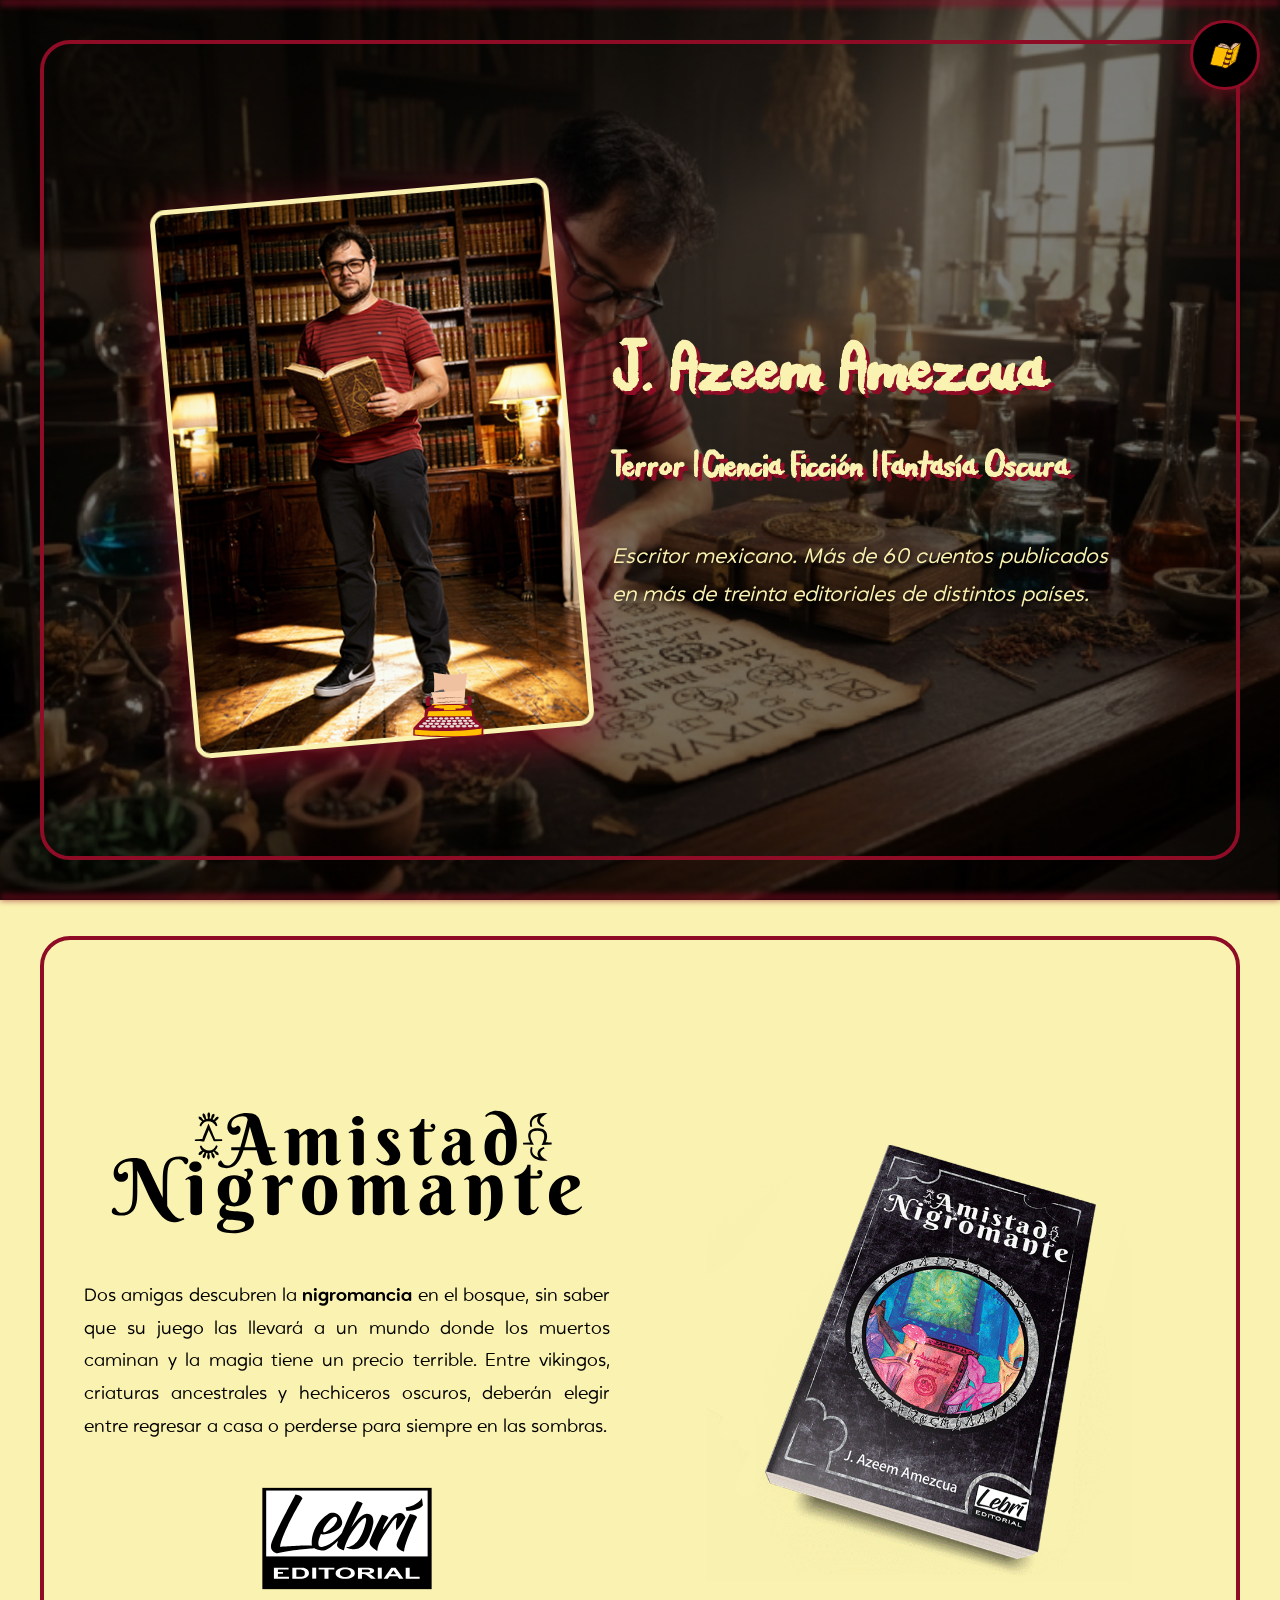
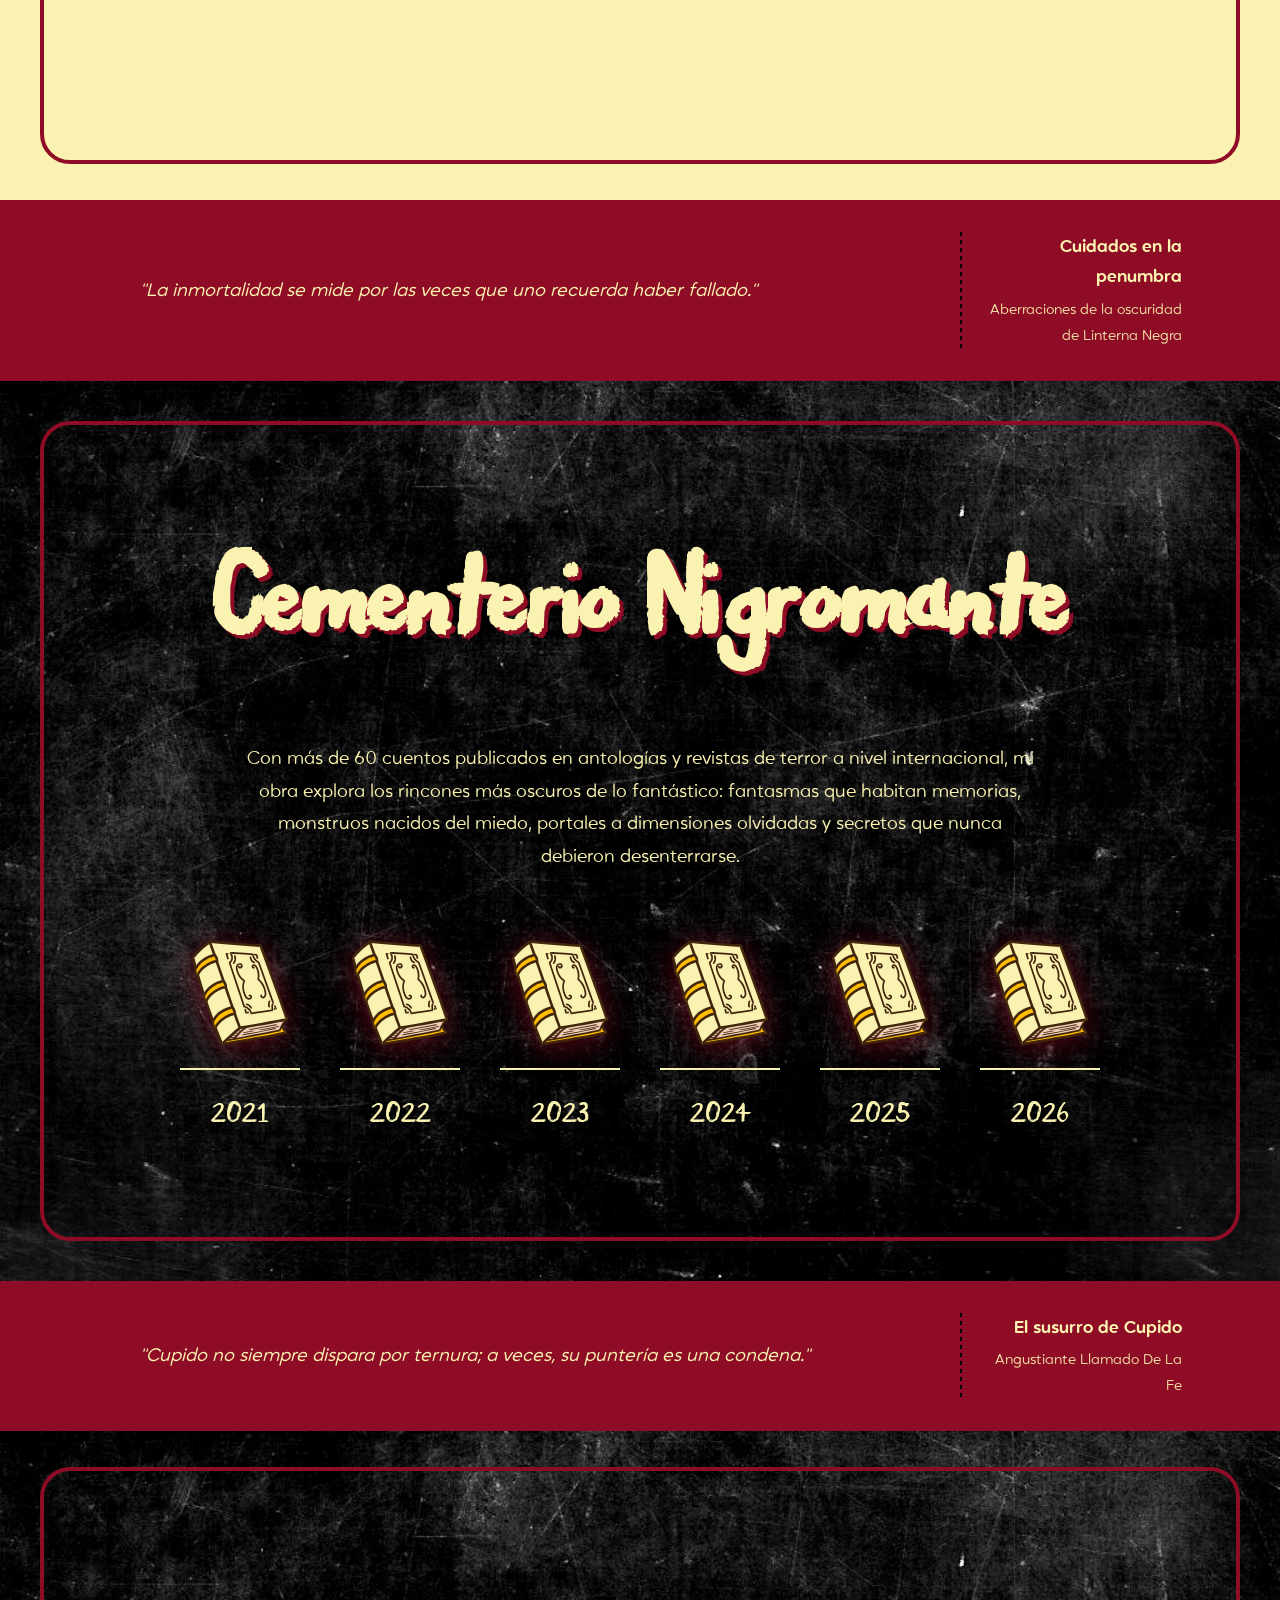
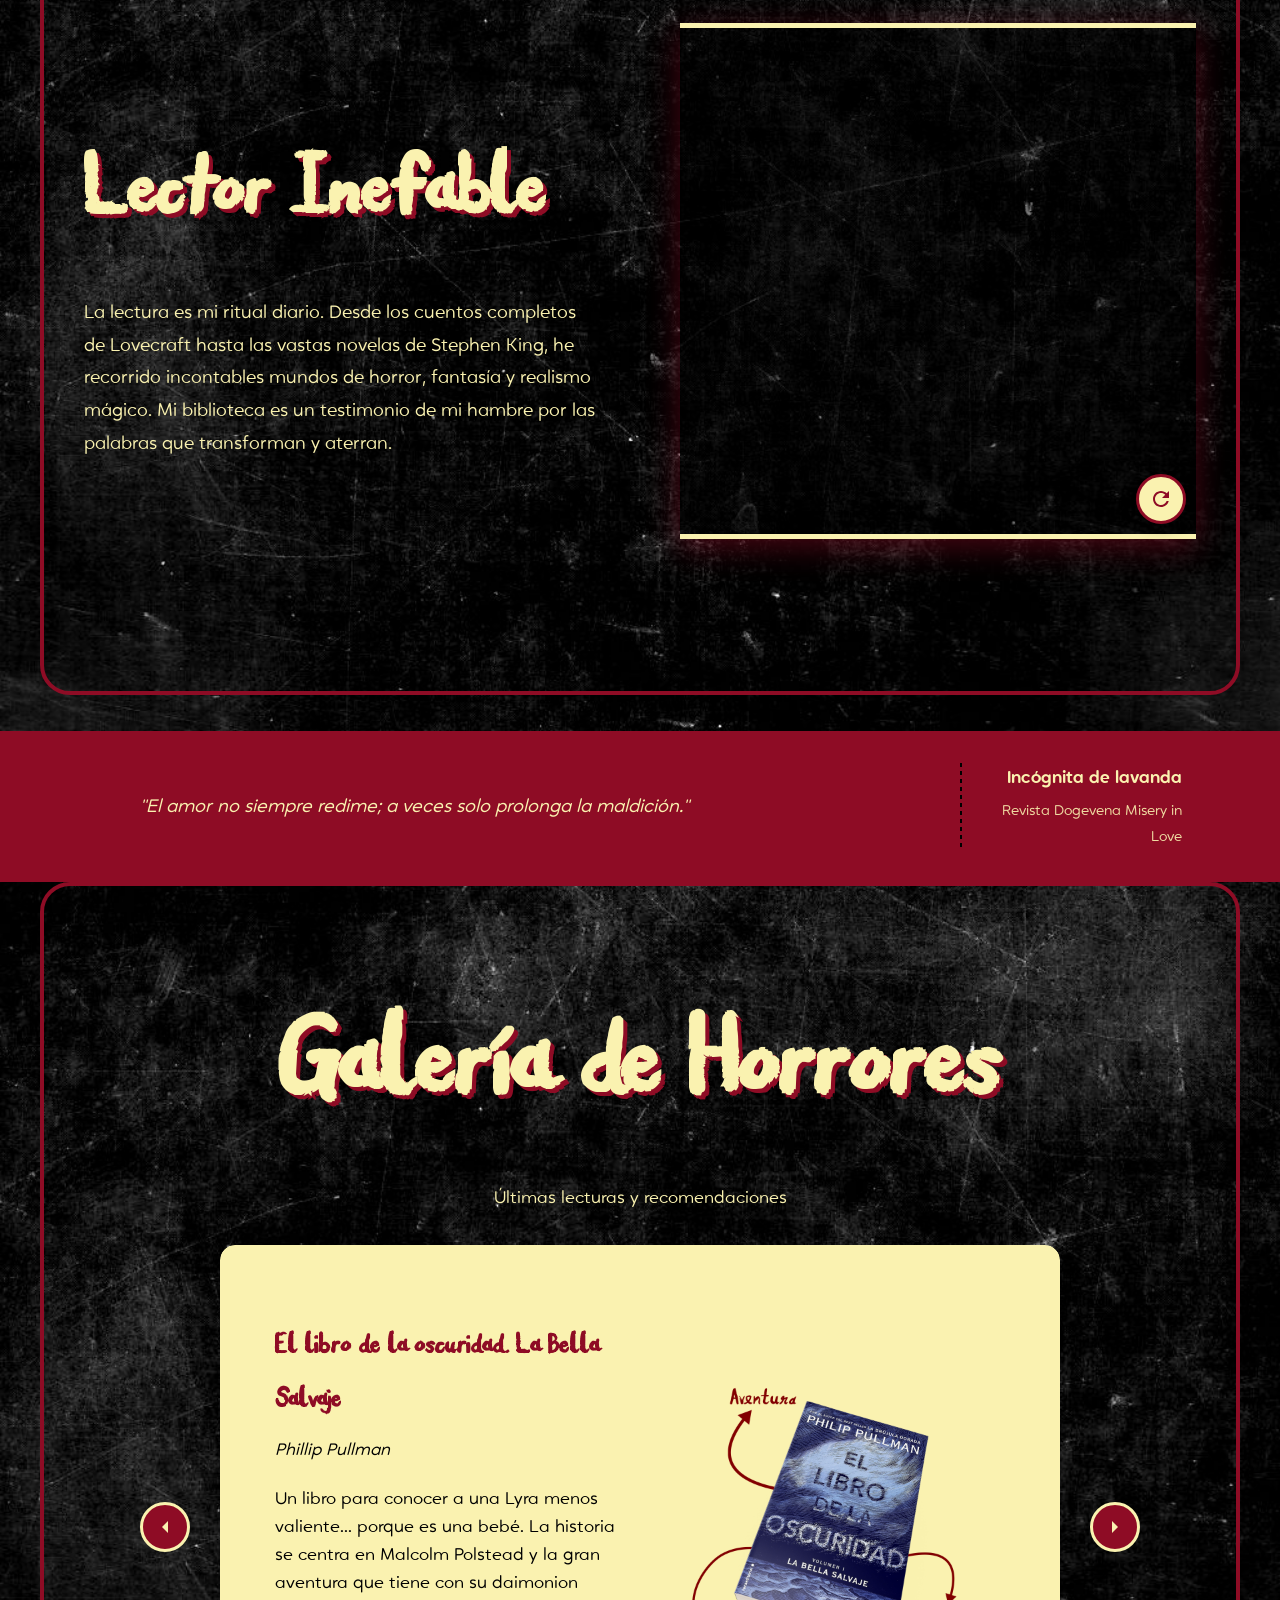
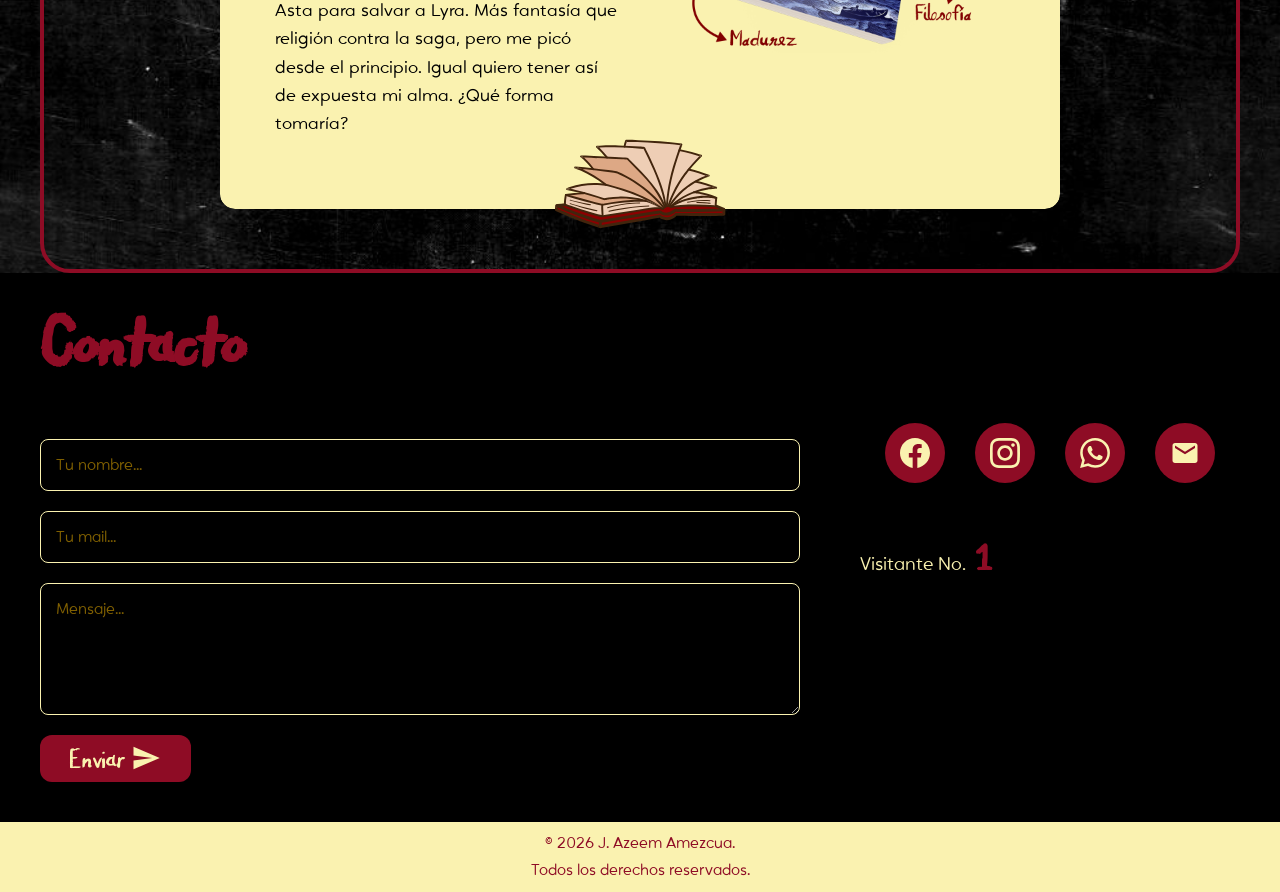
==== commit 9c30137b: "prueba final deploy" ====
--- a/index.html
+++ b/index.html
@@ -136,7 +136,7 @@
                     <div class="amistad-left">
                         <img src="data/img/an-logo.svg" alt="Amistad Nigromante Logo" class="amistad-logo">
                         <p class="amistad-text">
-                            Dos amigas descubren la nigromancia en el bosque, sin saber que su juego las llevará 
+                            Dos amigas descubren la <b>nigromancia</b> en el bosque, sin saber que su juego las llevará 
                             a un mundo donde los muertos caminan y la magia tiene un precio terrible. 
                             Entre vikingos, criaturas ancestrales y hechiceros oscuros, deberán elegir entre 
                             regresar a casa o perderse para siempre en las sombras.
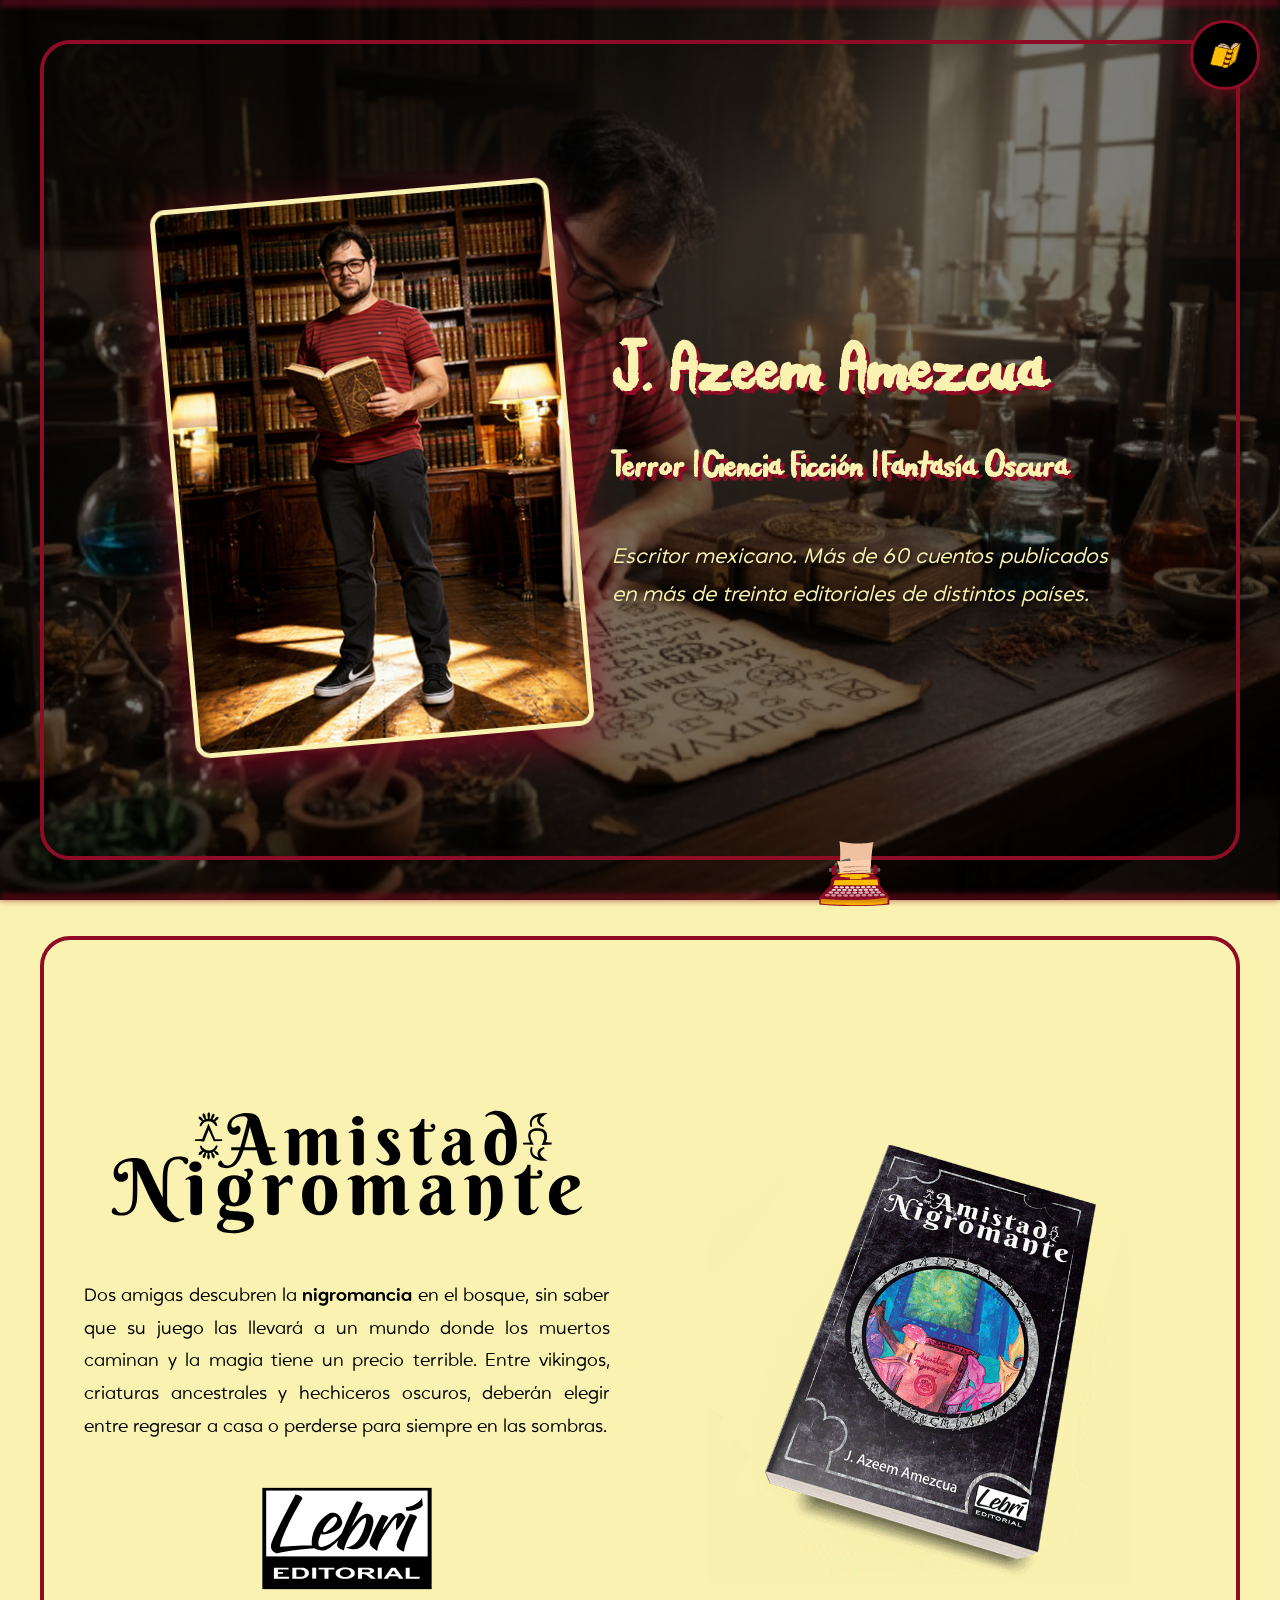
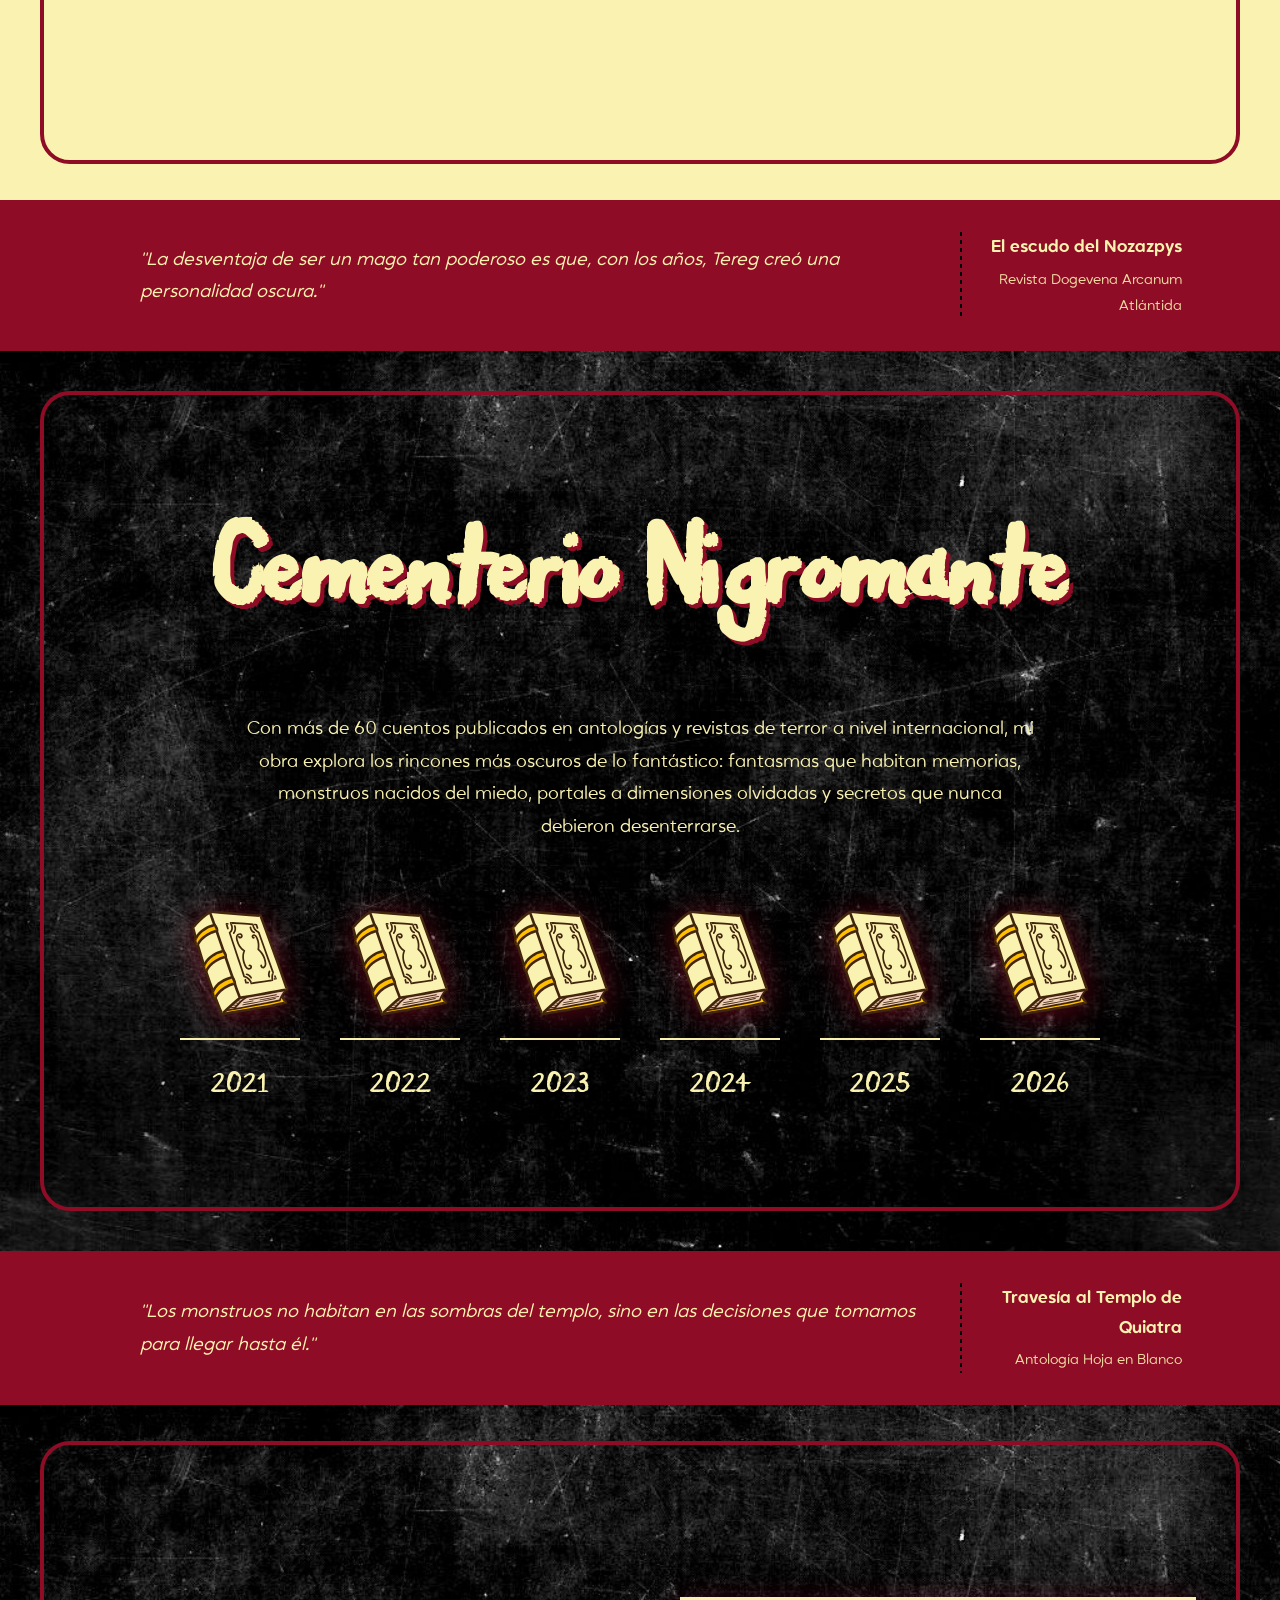
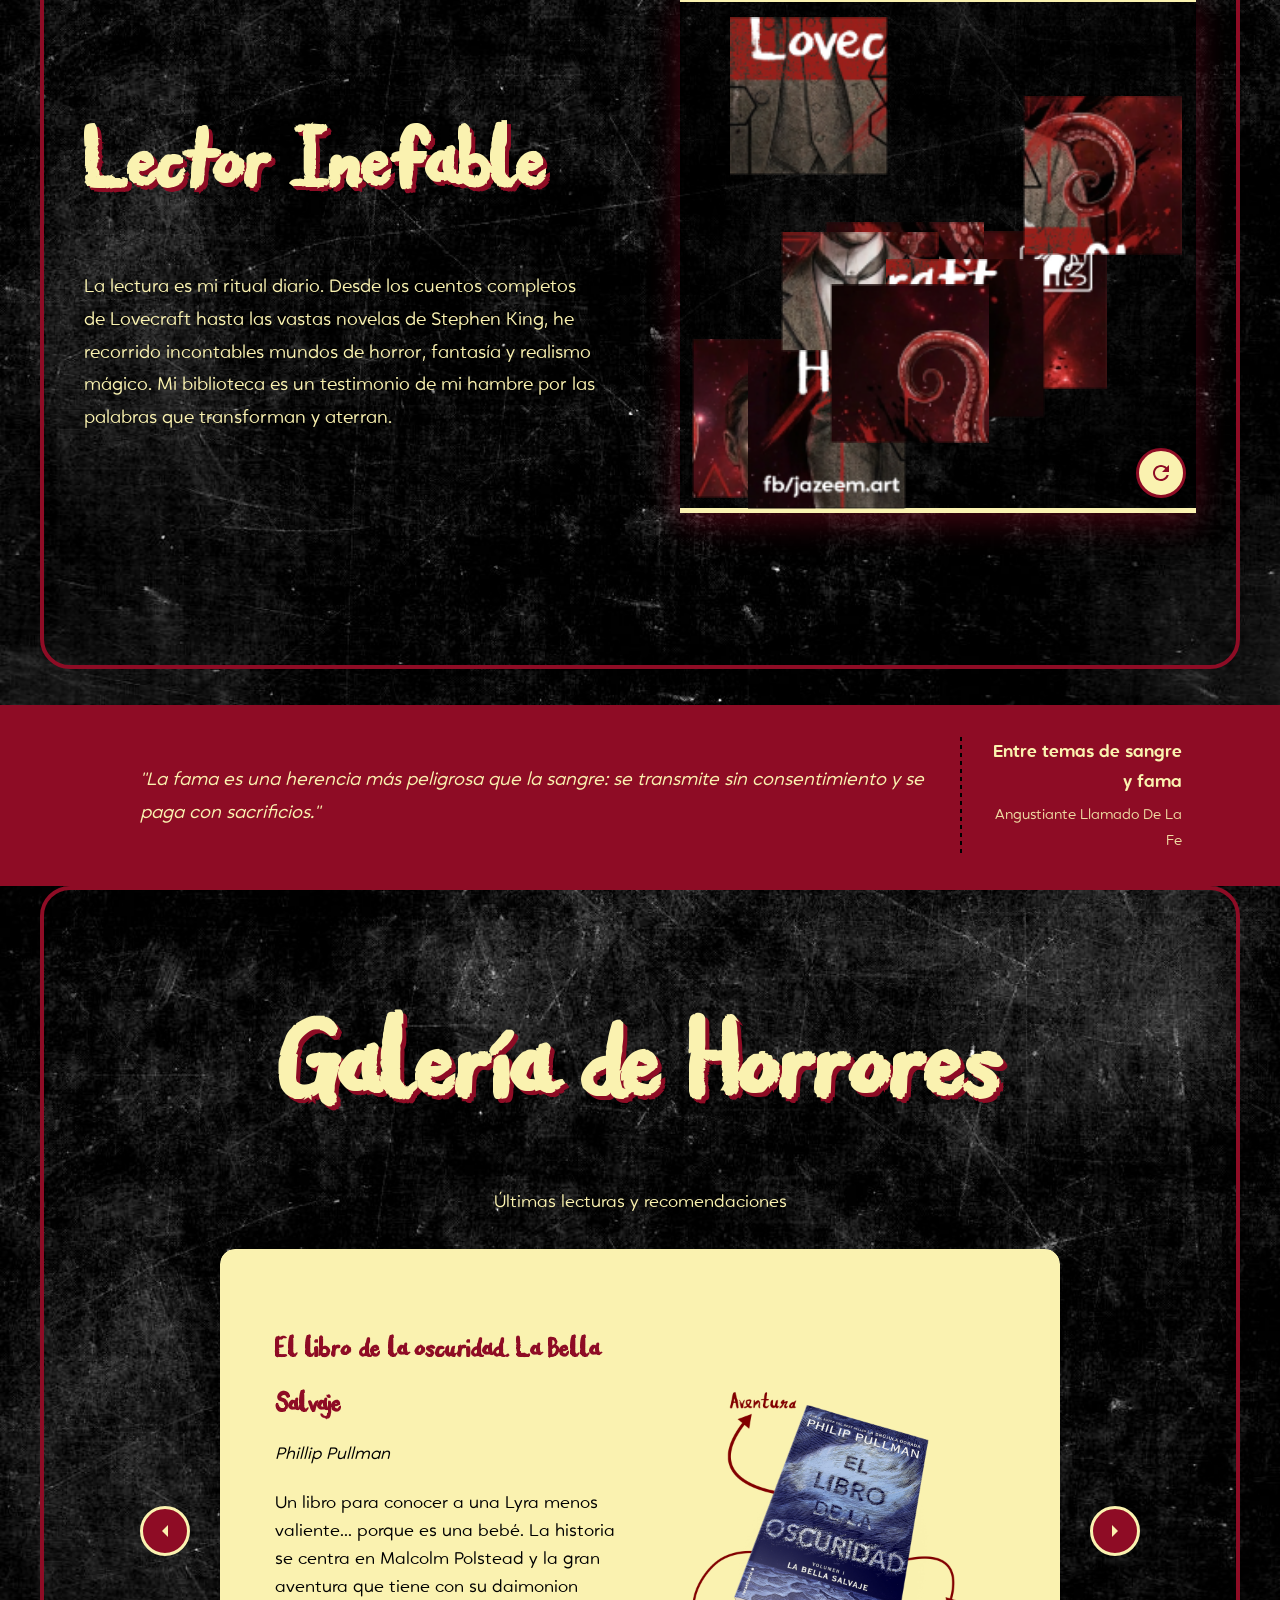
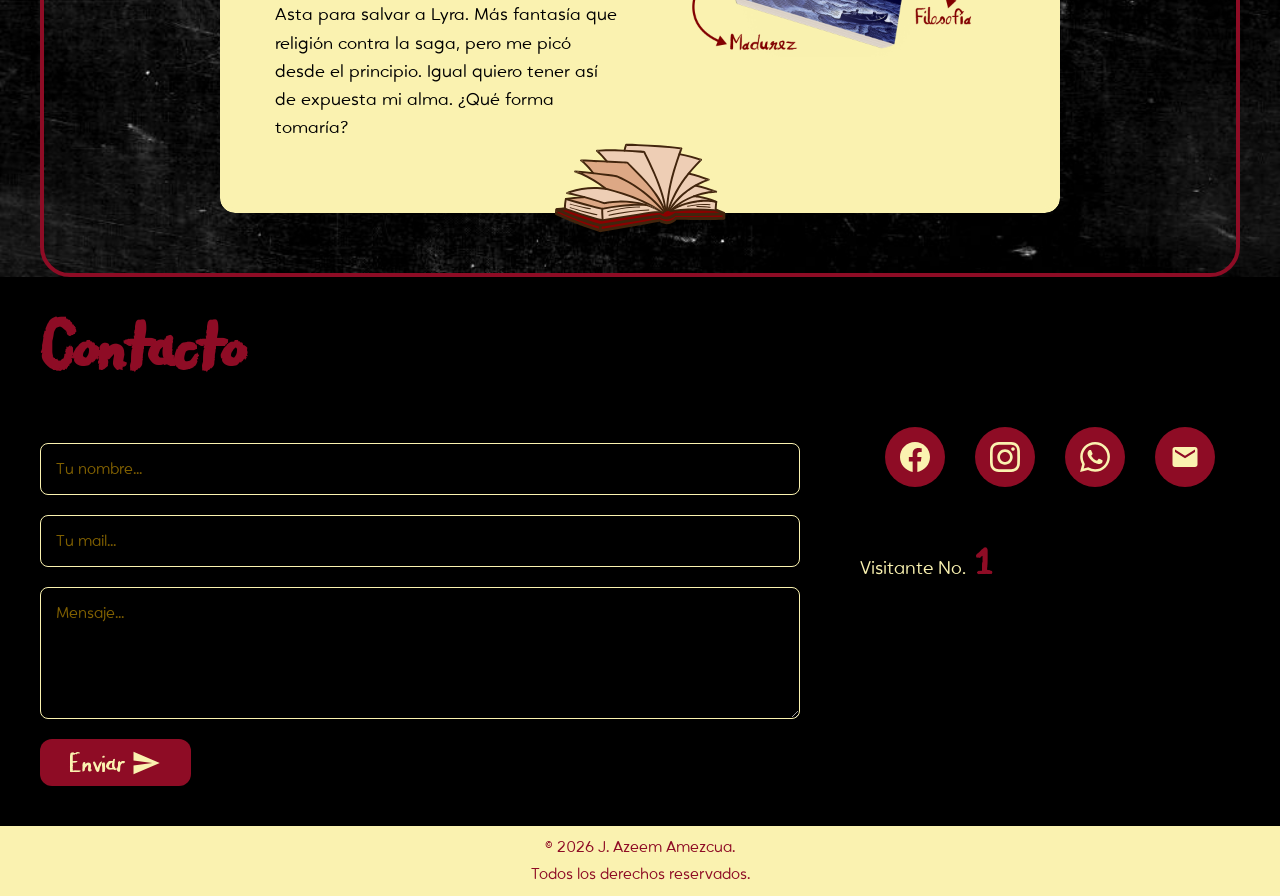
==== commit f72e7c70: "prueba final deploygogole" ====
--- a/index.html
+++ b/index.html
@@ -53,6 +53,15 @@
     }
     </script>
 </head>
+<!-- Google tag (gtag.js) -->
+<script async src="https://www.googletagmanager.com/gtag/js?id=G-KQWYXJ09XT"></script>
+<script>
+  window.dataLayer = window.dataLayer || [];
+  function gtag(){dataLayer.push(arguments);}
+  gtag('js', new Date());
+
+  gtag('config', 'G-KQWYXJ09XT');
+</script>
 <body>
     <!-- Franjas blur fijas -->
     <div class="blur-strip-top"></div>
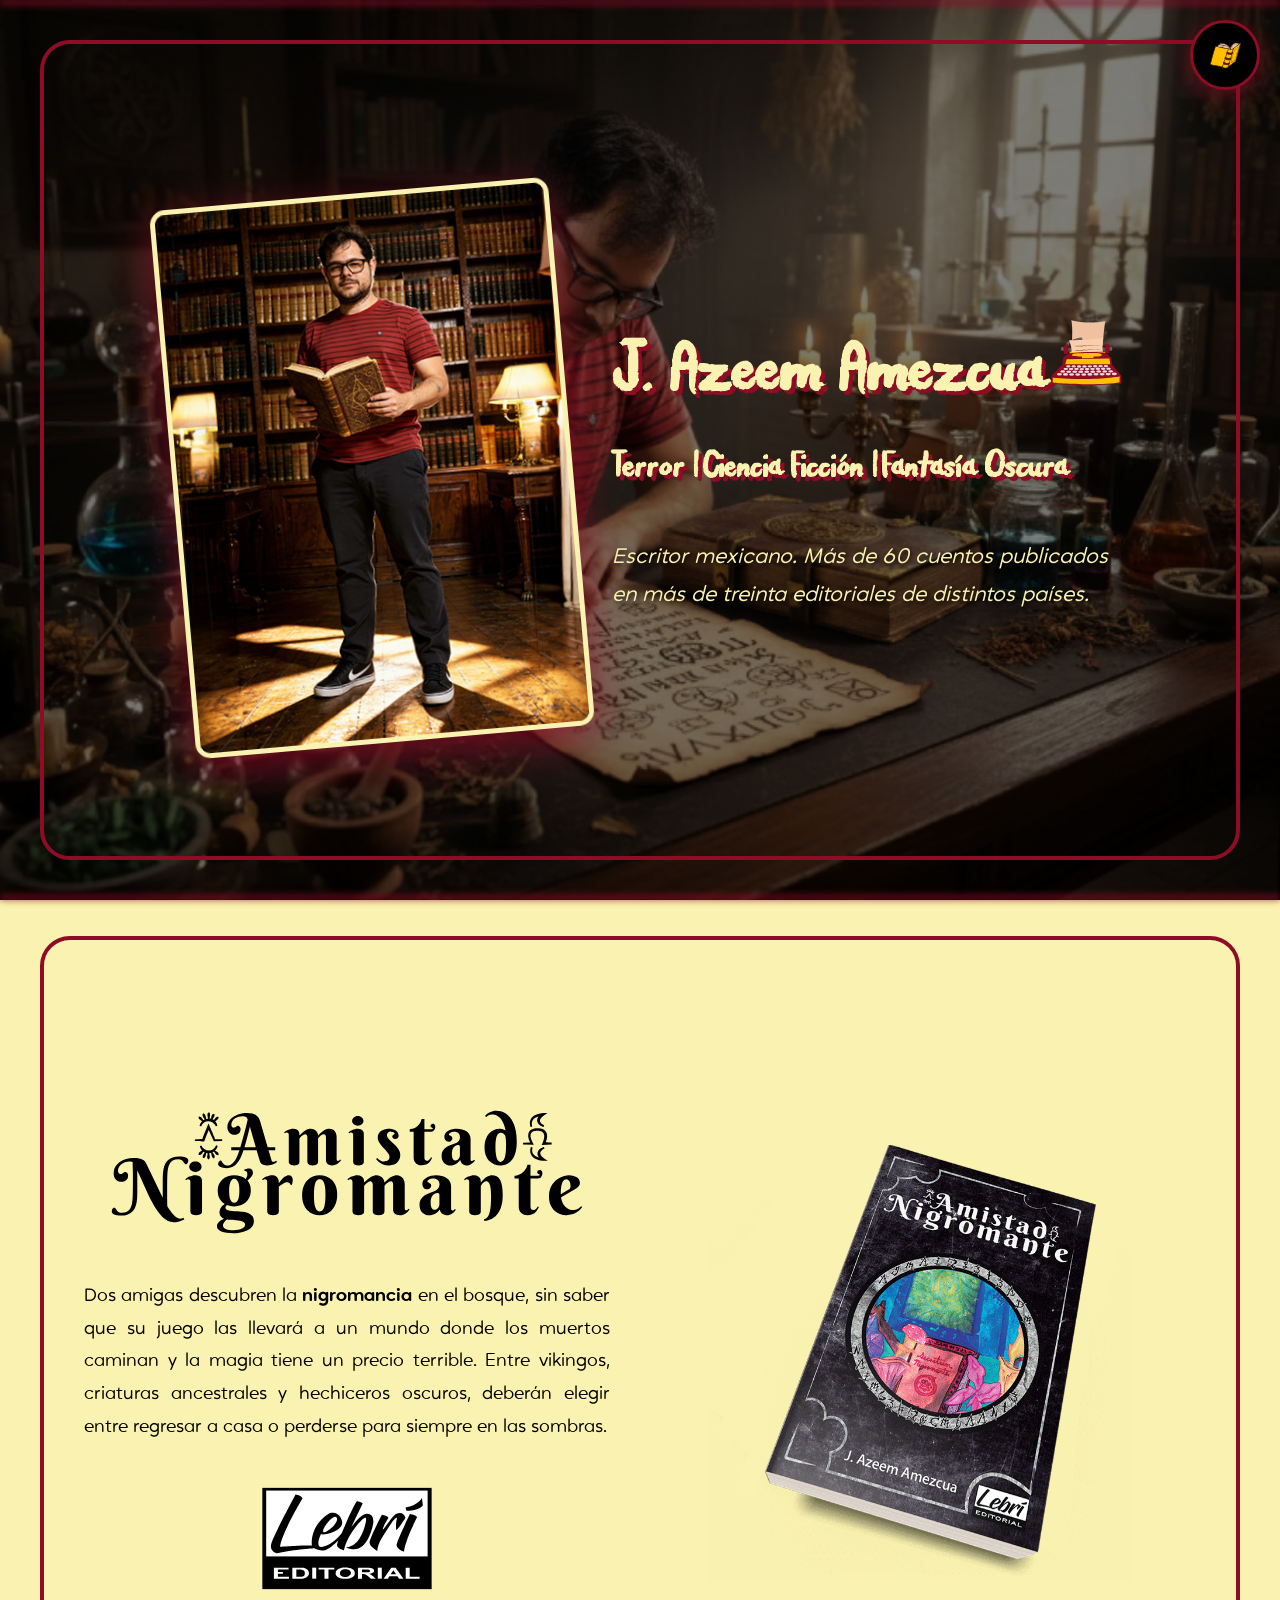
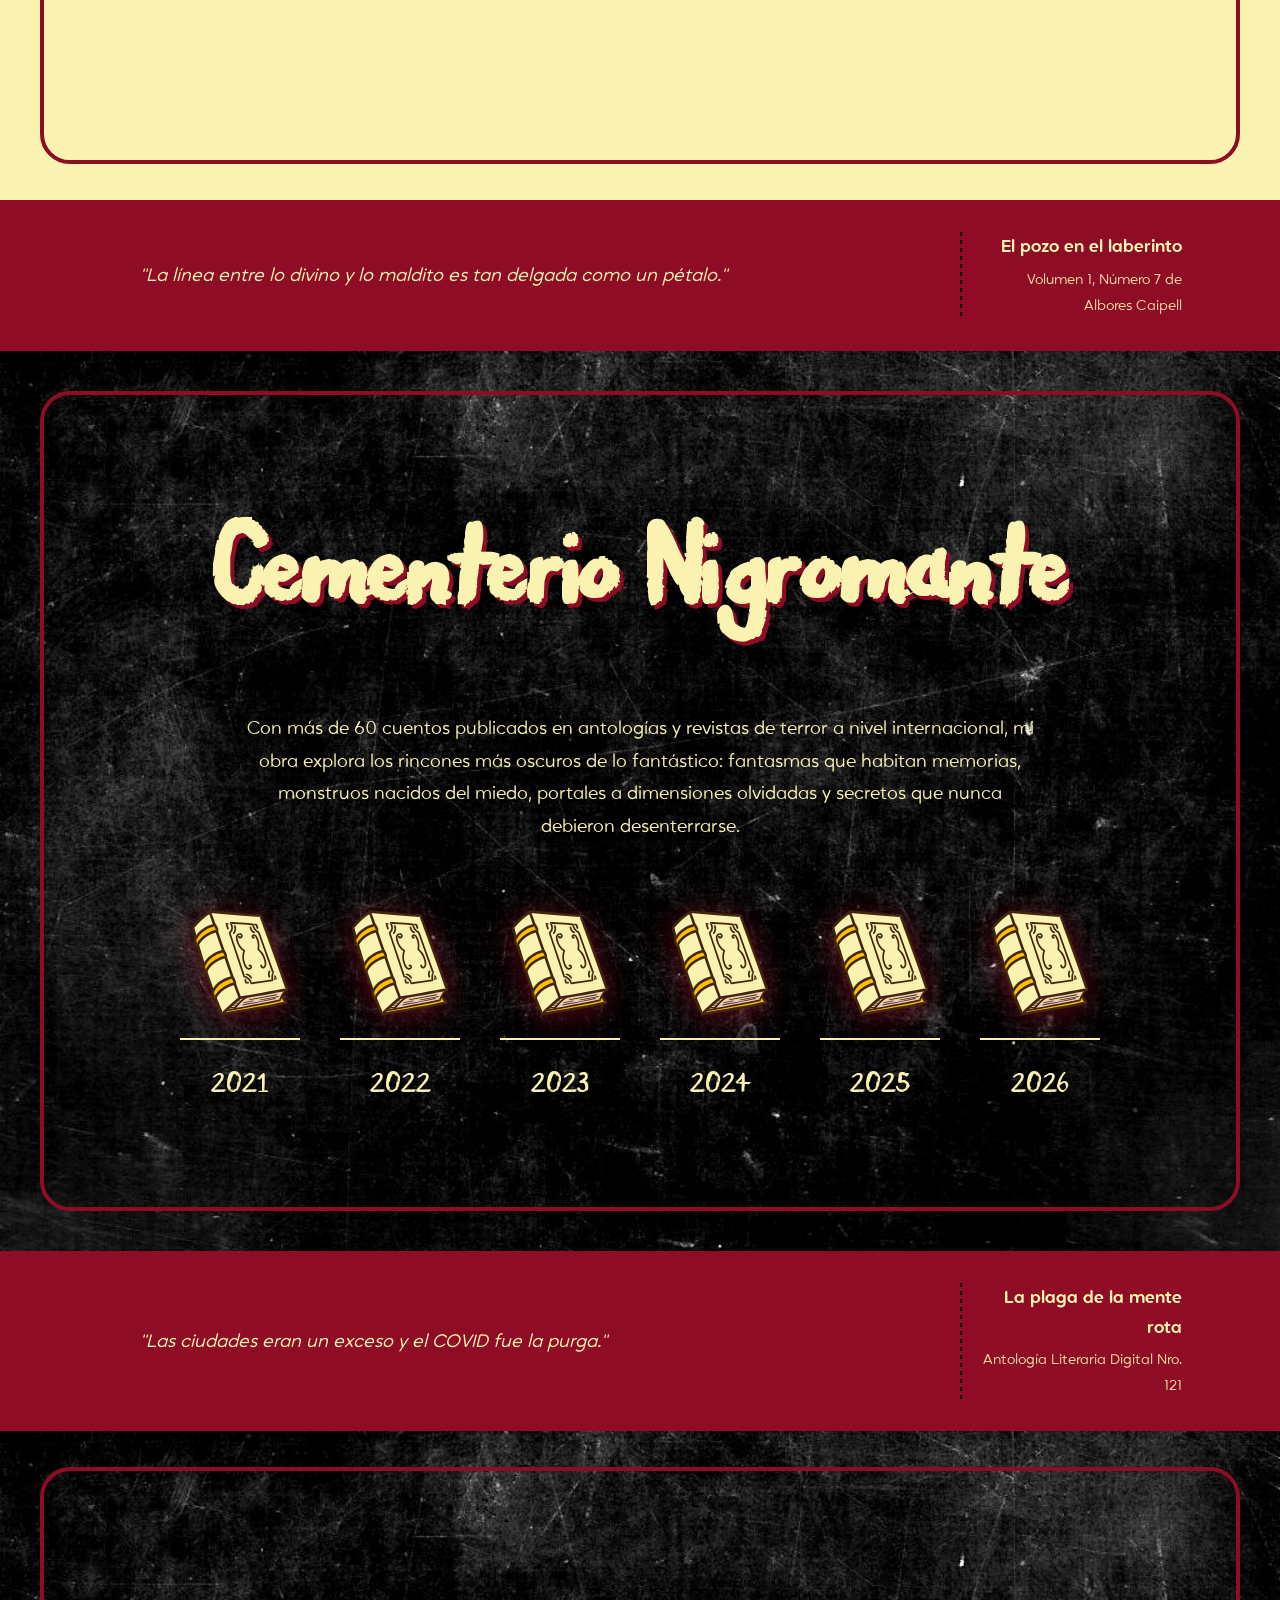
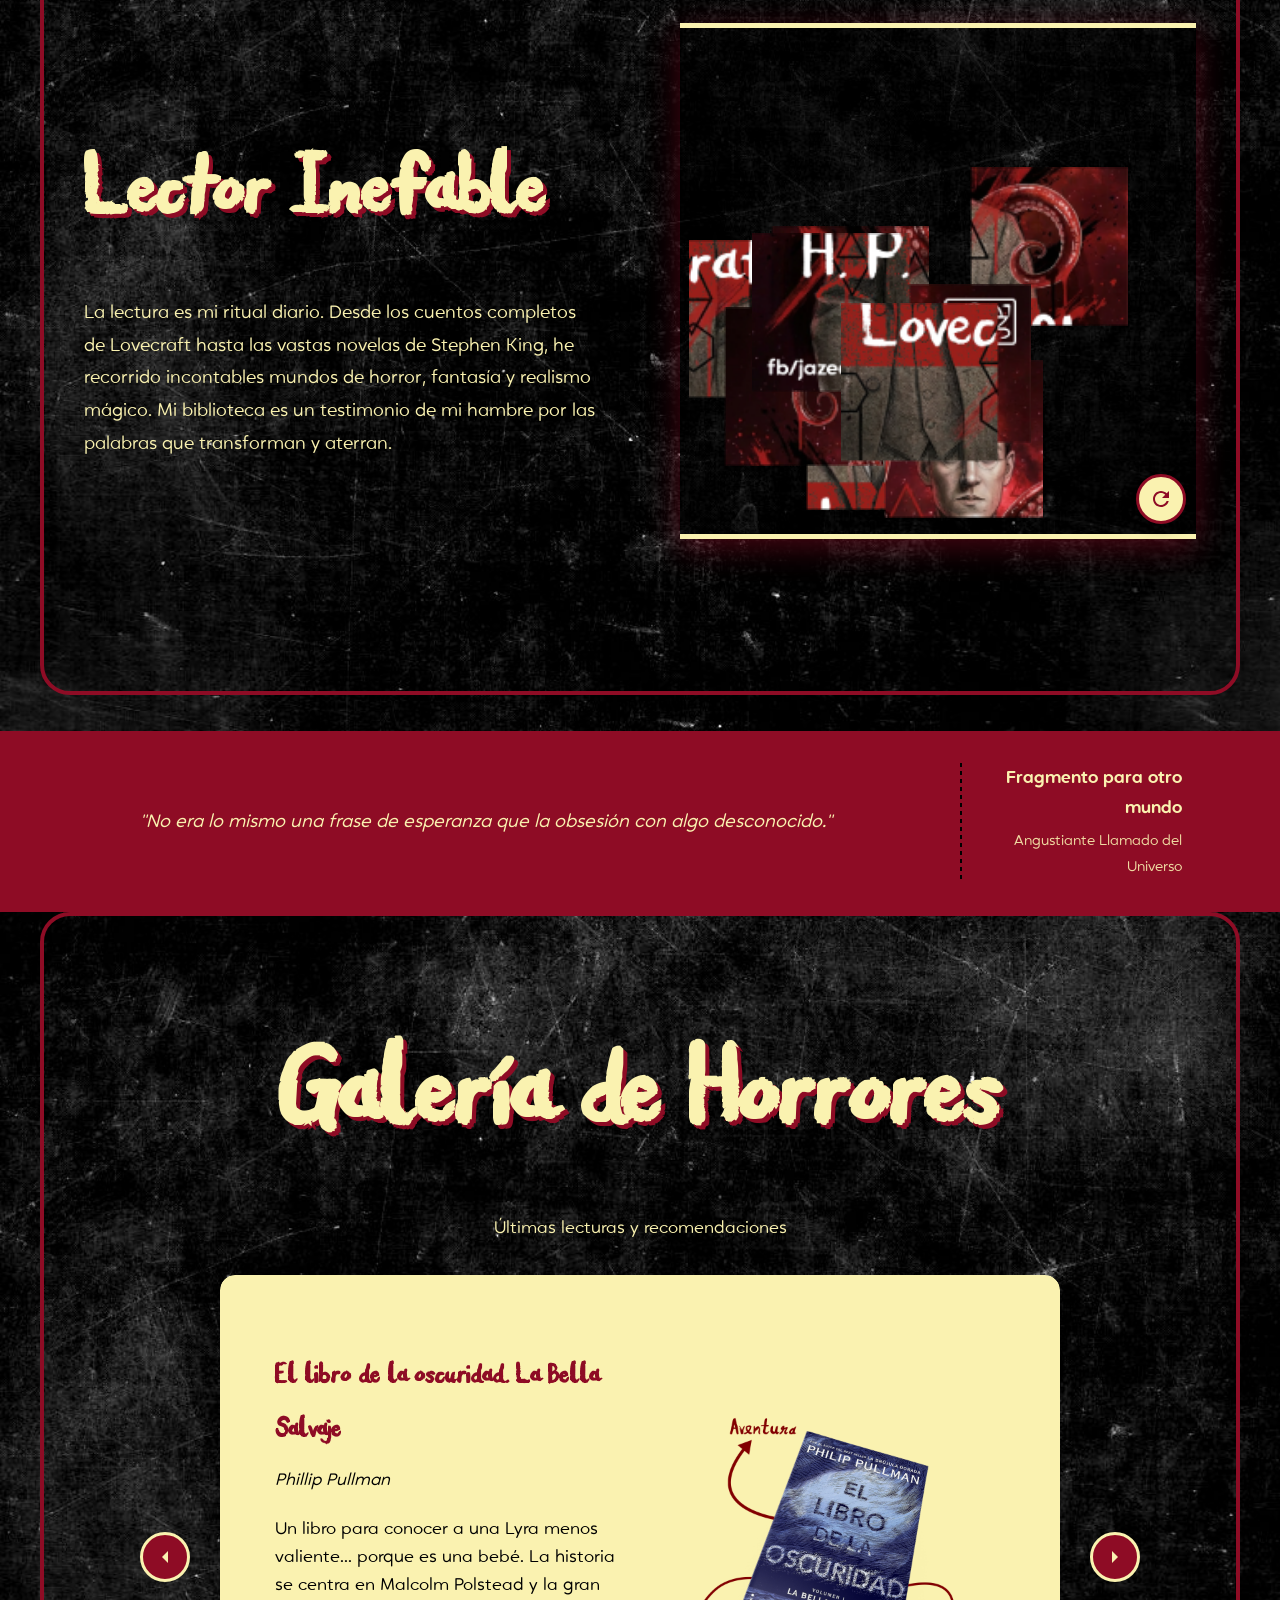
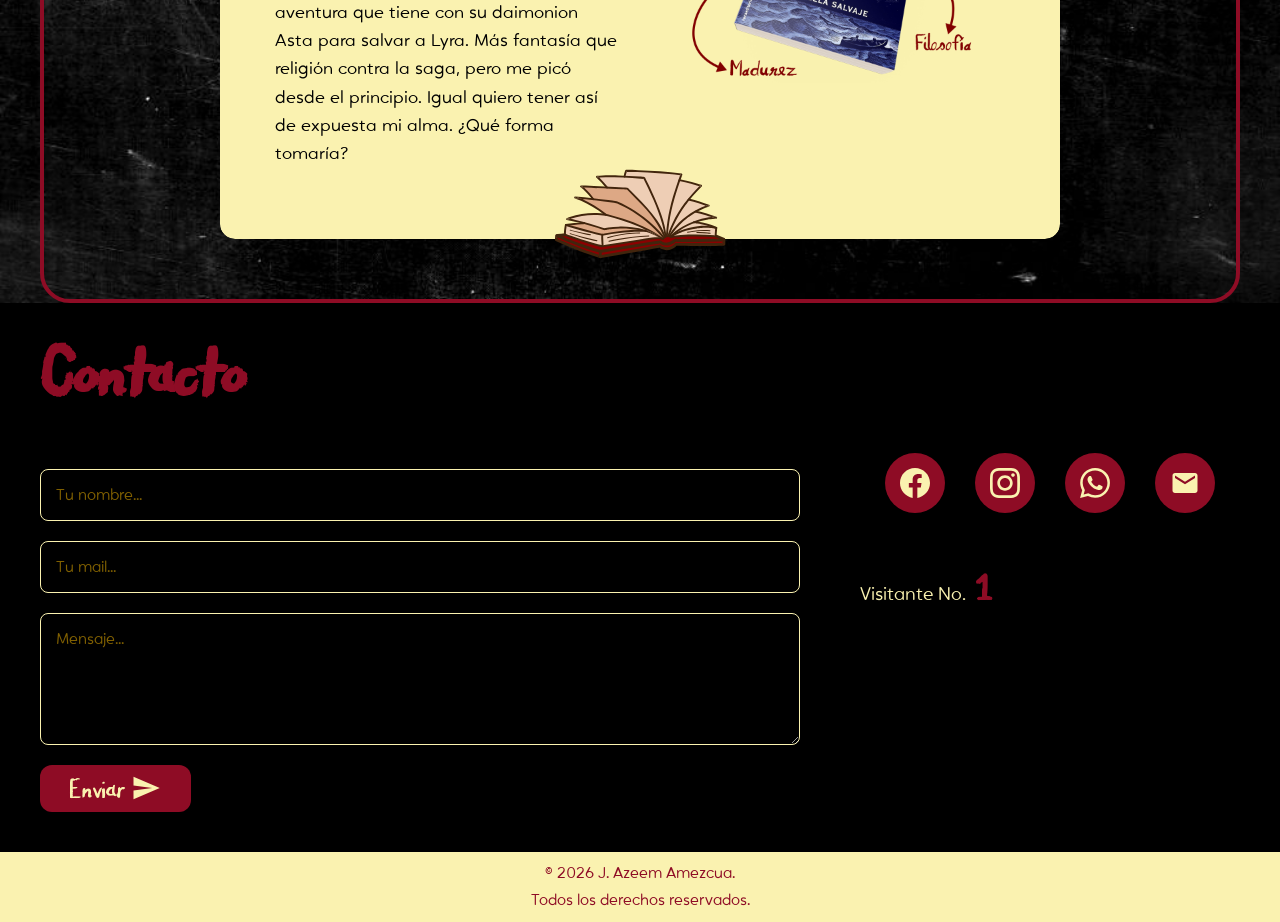
==== commit 041087d6: "prueba final deploygogole" ====
--- a/index.html
+++ b/index.html
@@ -1,6 +1,16 @@
 <!DOCTYPE html>
 <html lang="es">
 <head>
+    <!-- Google tag (gtag.js) -->
+    <script async src="https://www.googletagmanager.com/gtag/js?id=G-KQWYXJ09XT"></script>
+    <script>
+    window.dataLayer = window.dataLayer || [];
+    function gtag(){dataLayer.push(arguments);}
+    gtag('js', new Date());
+
+    gtag('config', 'G-KQWYXJ09XT');
+    </script>
+    
     <meta charset="UTF-8">
     <meta name="viewport" content="width=device-width, initial-scale=1.0">
     <title>J. Azeem Amezcua | Escritor de Terror y Ciencia Ficción</title>
@@ -53,15 +63,7 @@
     }
     </script>
 </head>
-<!-- Google tag (gtag.js) -->
-<script async src="https://www.googletagmanager.com/gtag/js?id=G-KQWYXJ09XT"></script>
-<script>
-  window.dataLayer = window.dataLayer || [];
-  function gtag(){dataLayer.push(arguments);}
-  gtag('js', new Date());
-
-  gtag('config', 'G-KQWYXJ09XT');
-</script>
+
 <body>
     <!-- Franjas blur fijas -->
     <div class="blur-strip-top"></div>
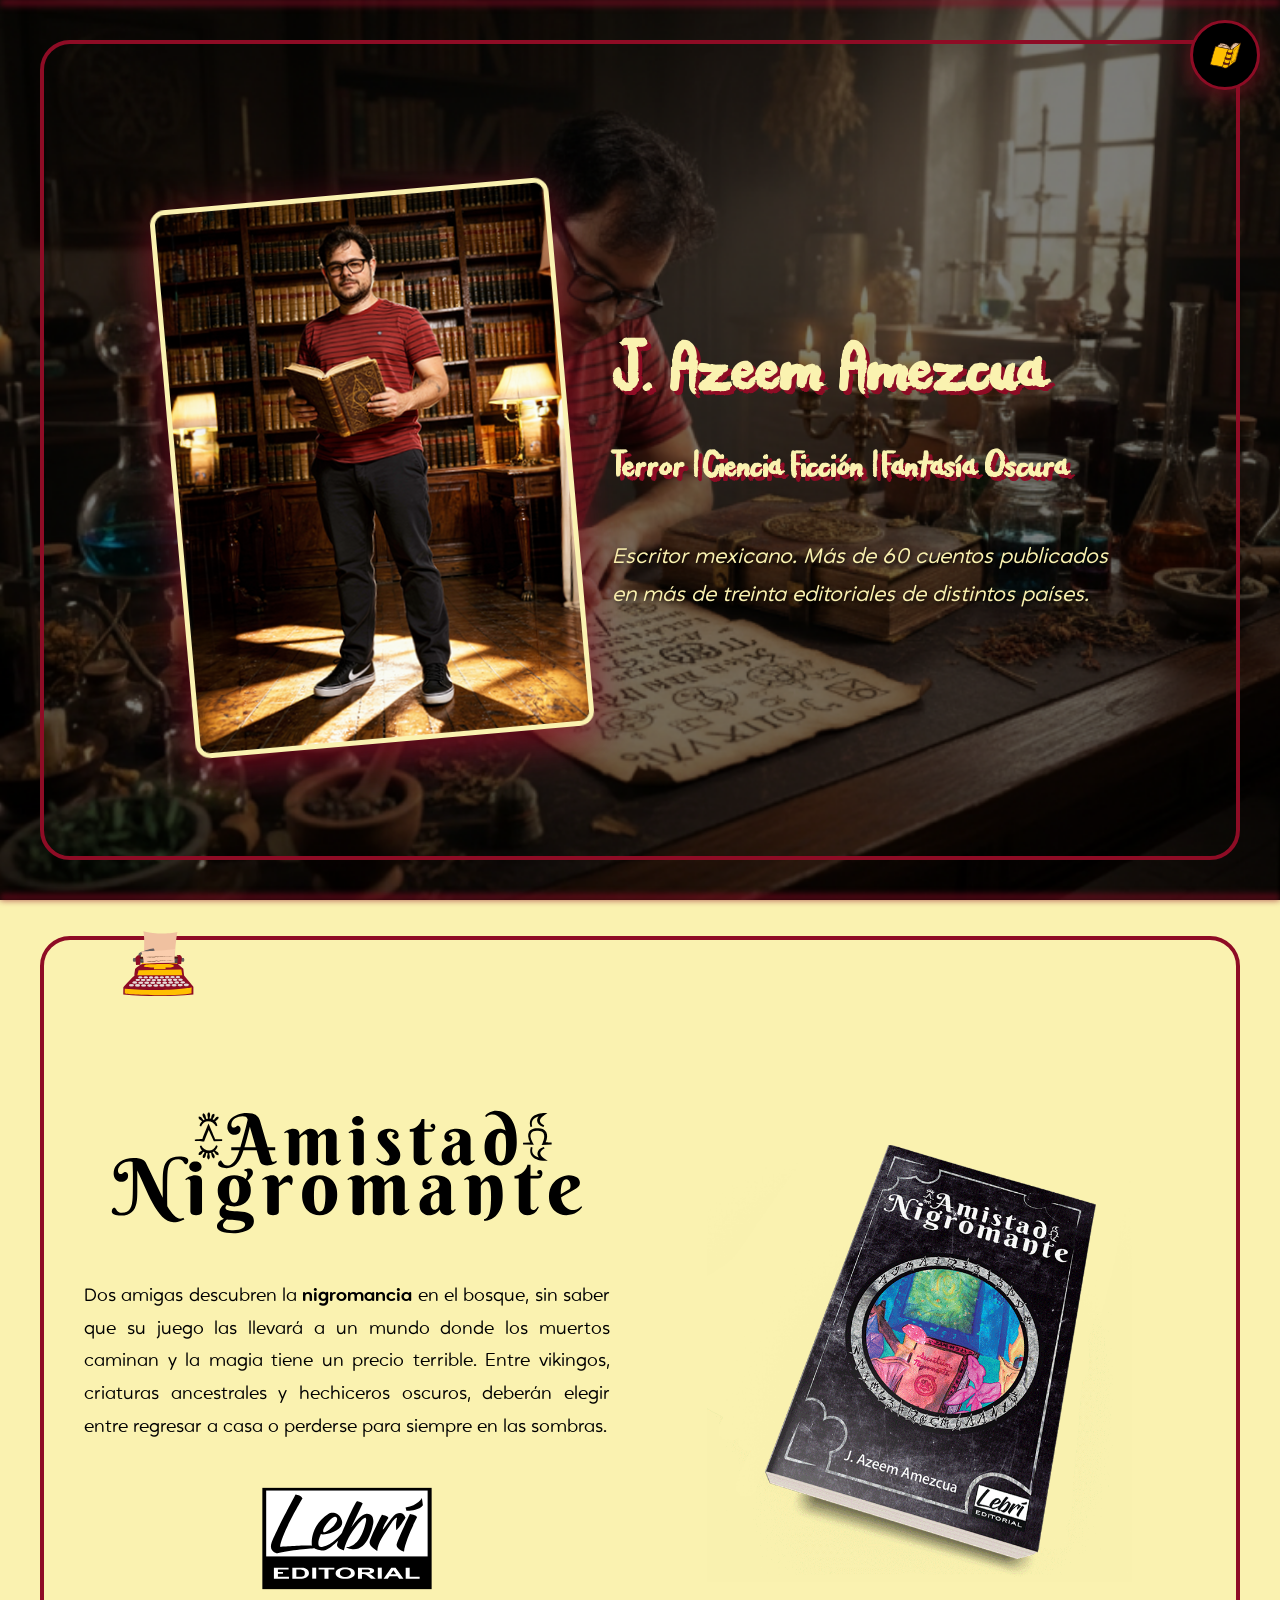
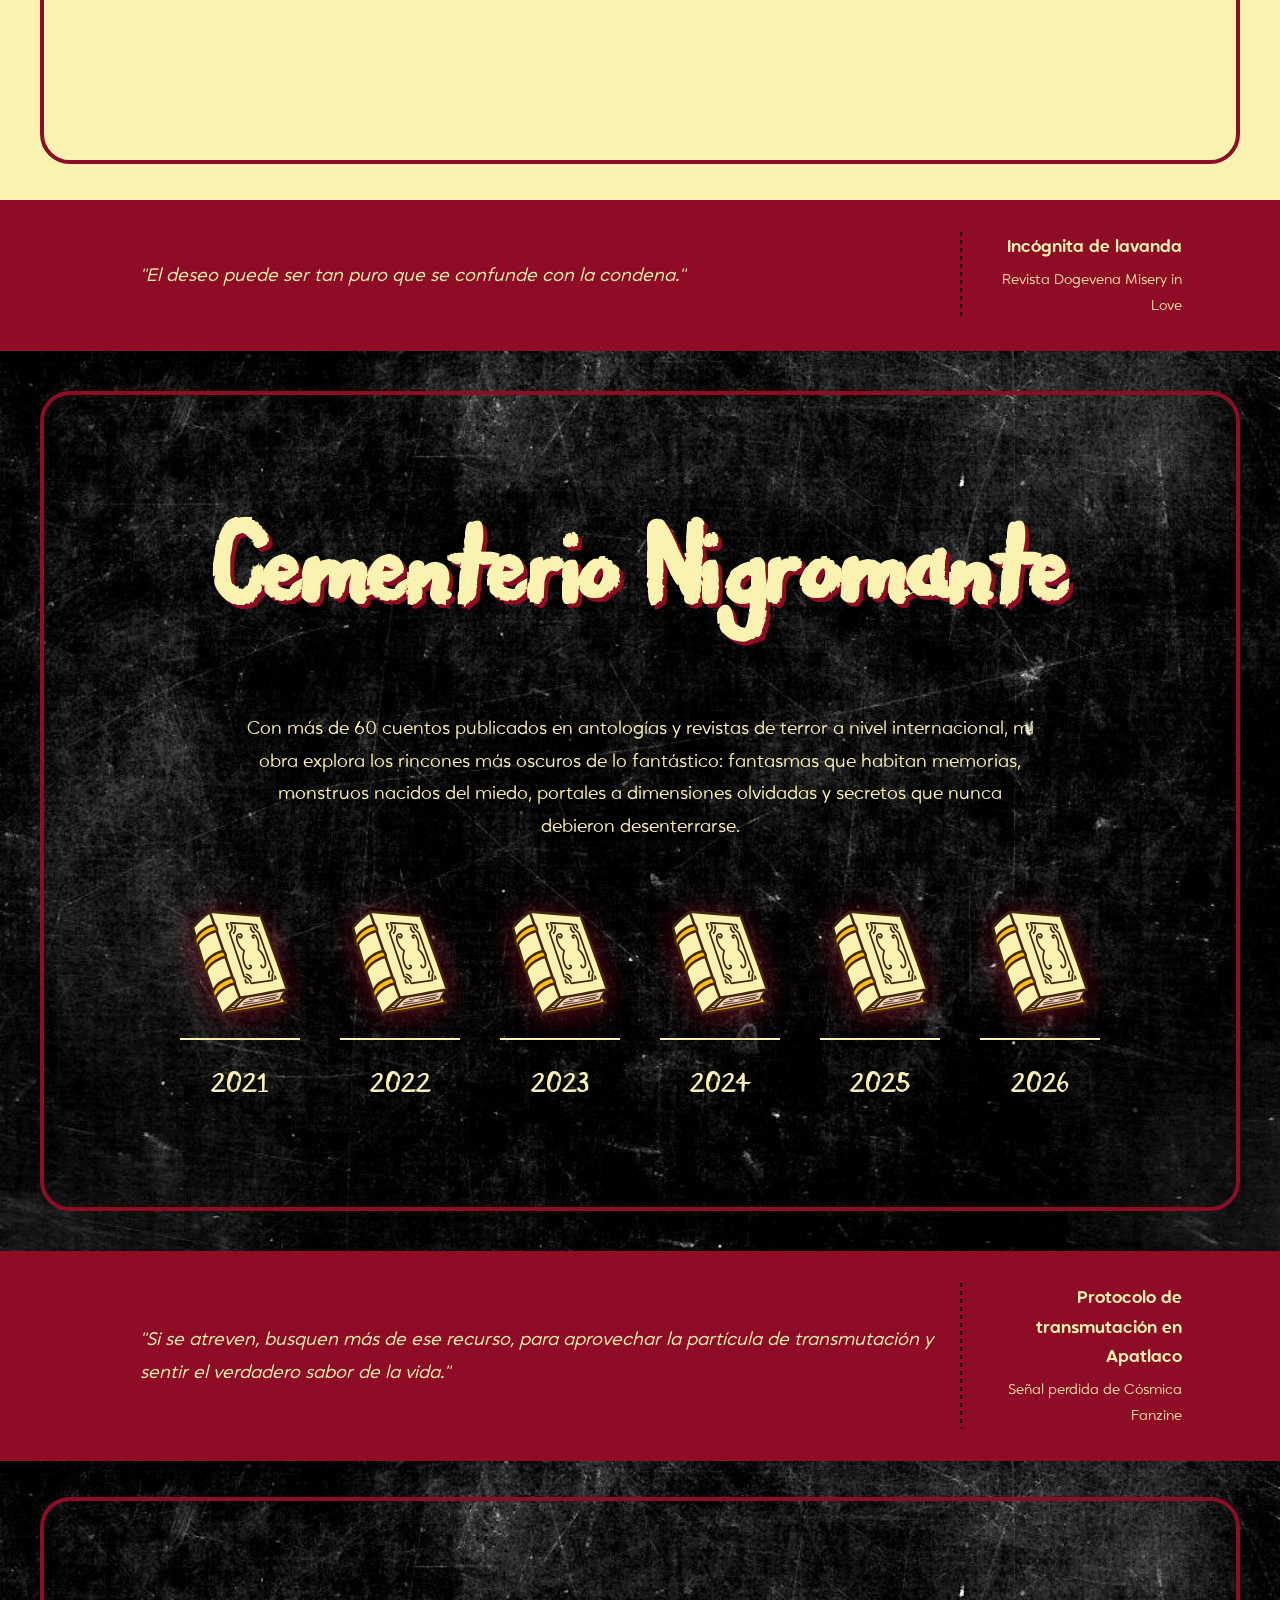
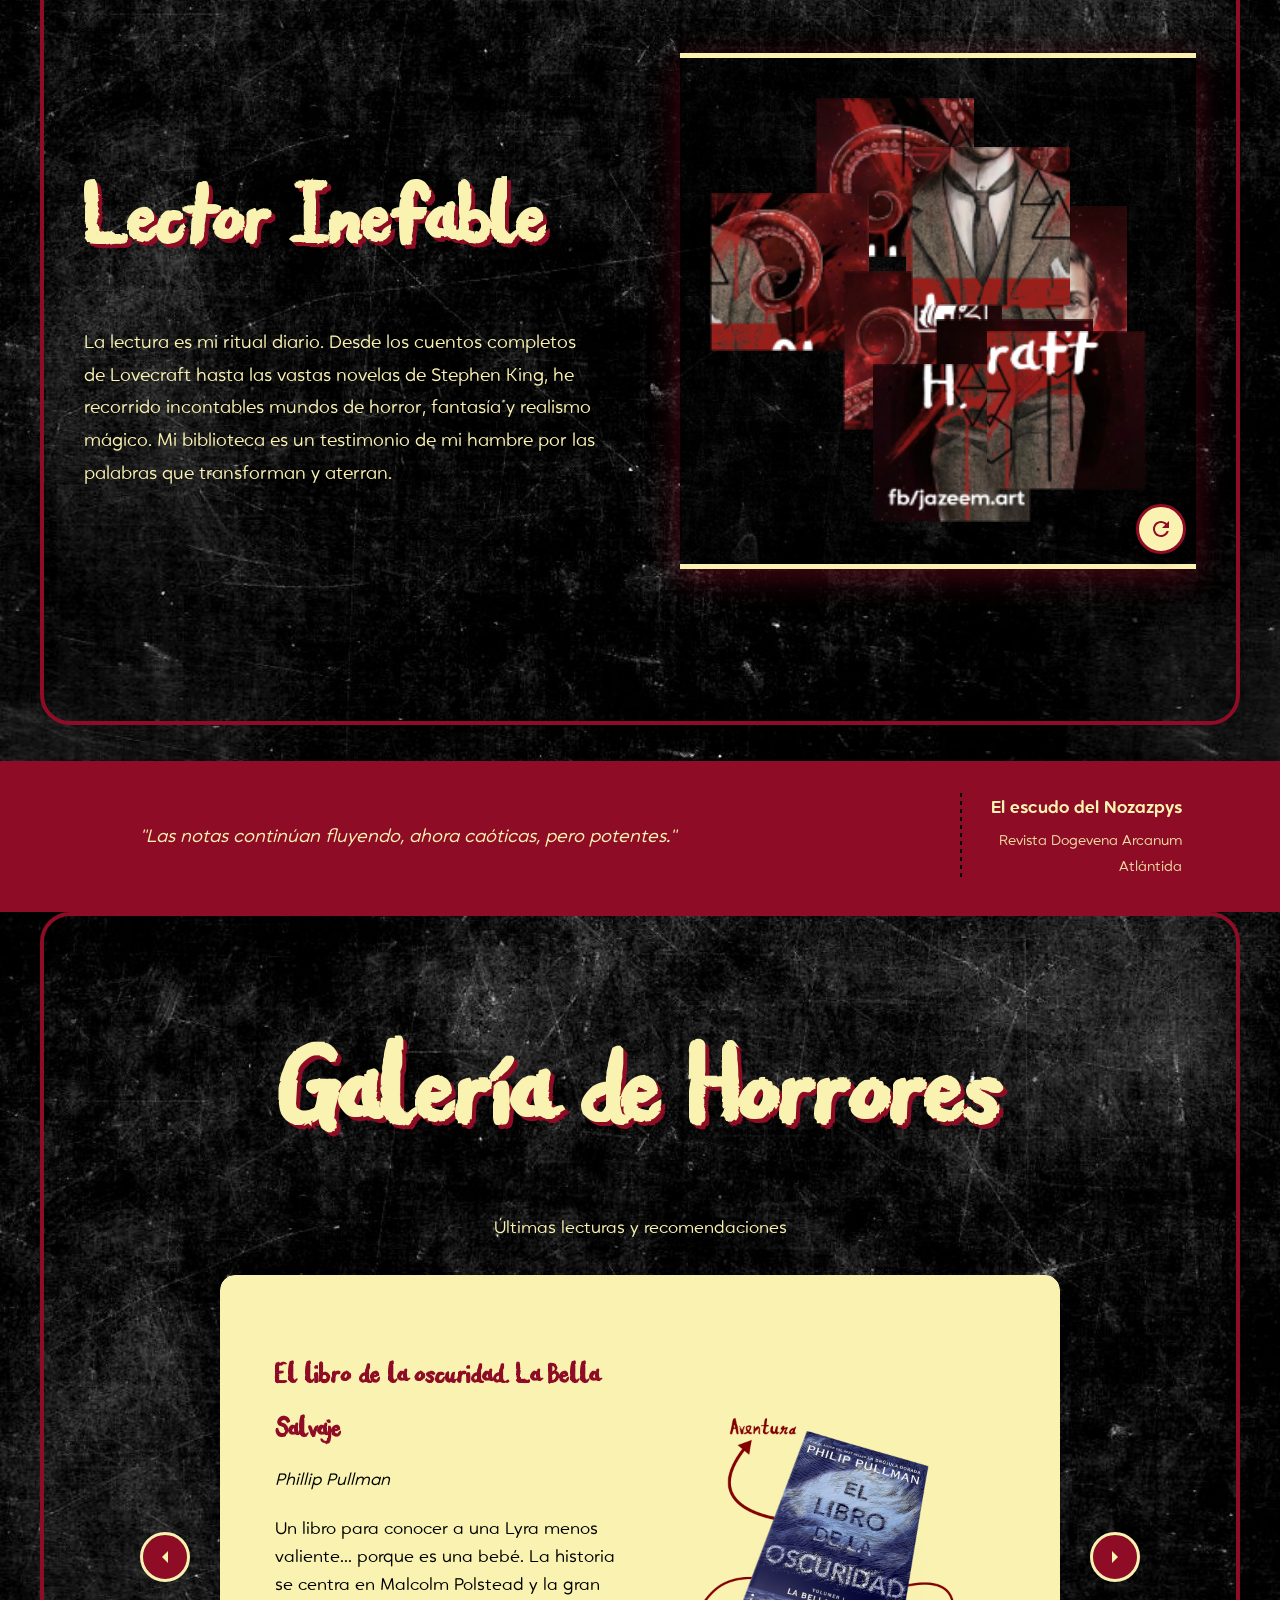
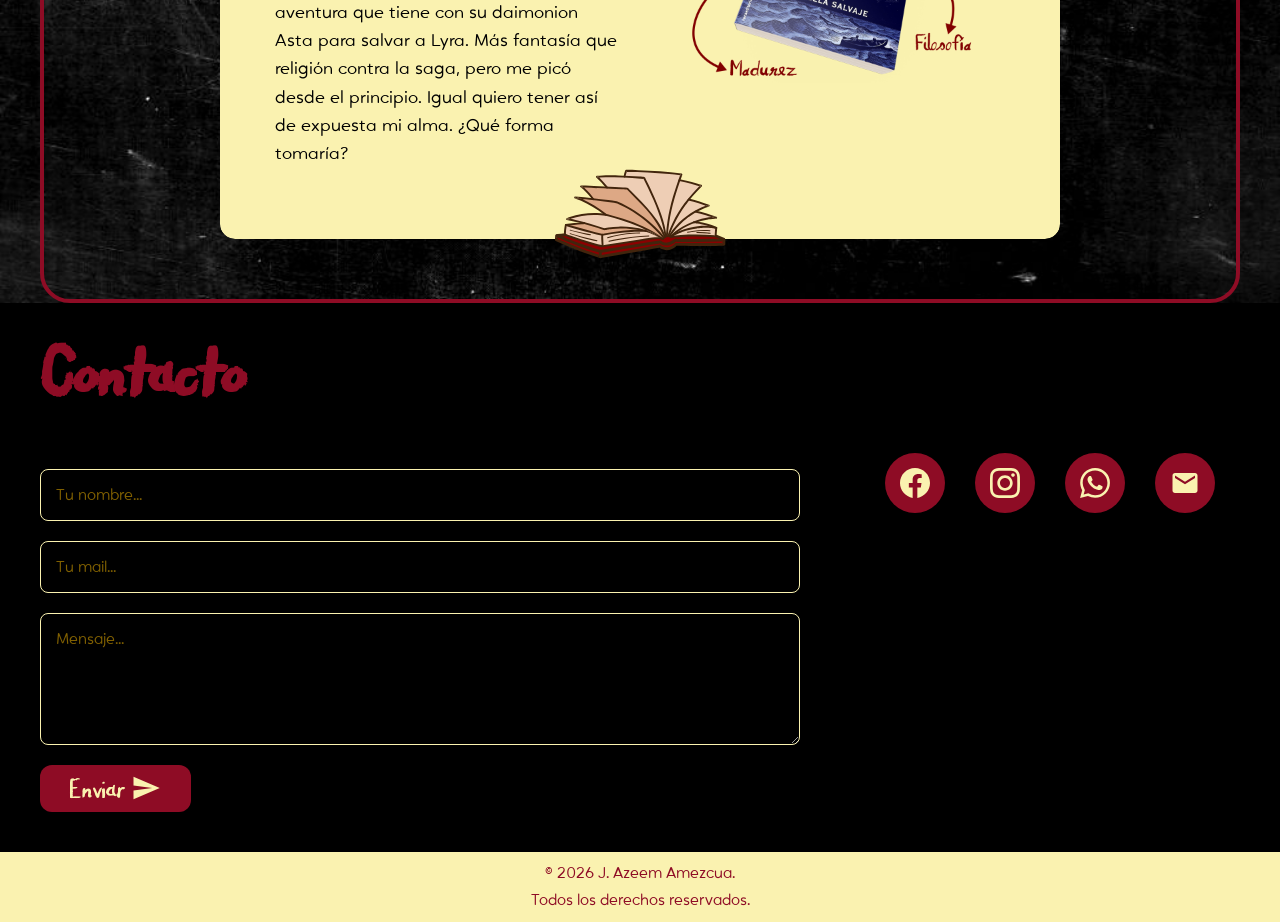
==== commit f4b53aba: "prueba final deploygogole" ====
--- a/index.html
+++ b/index.html
@@ -360,10 +360,10 @@
                 </div>
                 
                 <!-- Contador de visitantes -->
-                <div class="visitor-counter">
+                <!-- <div class="visitor-counter">
                     <span class="visitor-label">Visitante No.</span>
                     <span class="visitor-count" id="visitorCount">0</span>
-                </div>
+                </div> -->
             </div>
         </div>
 
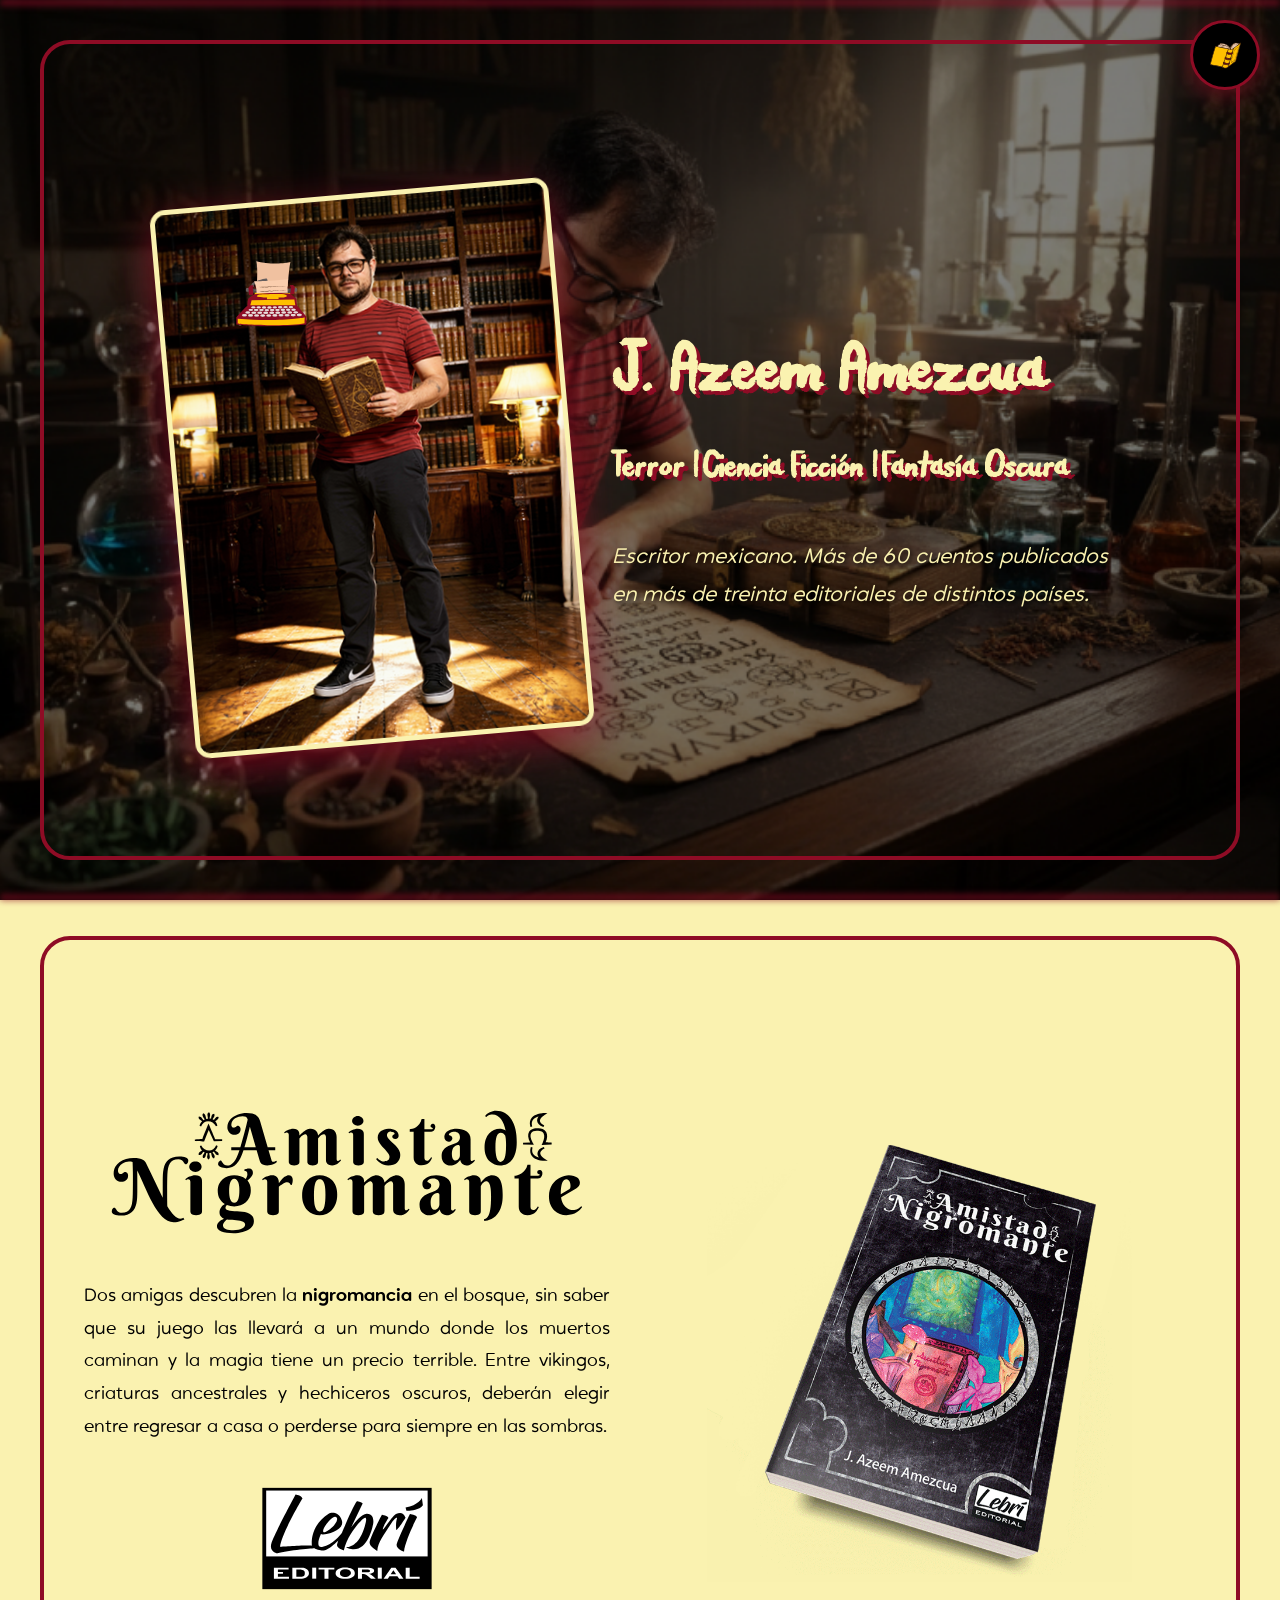
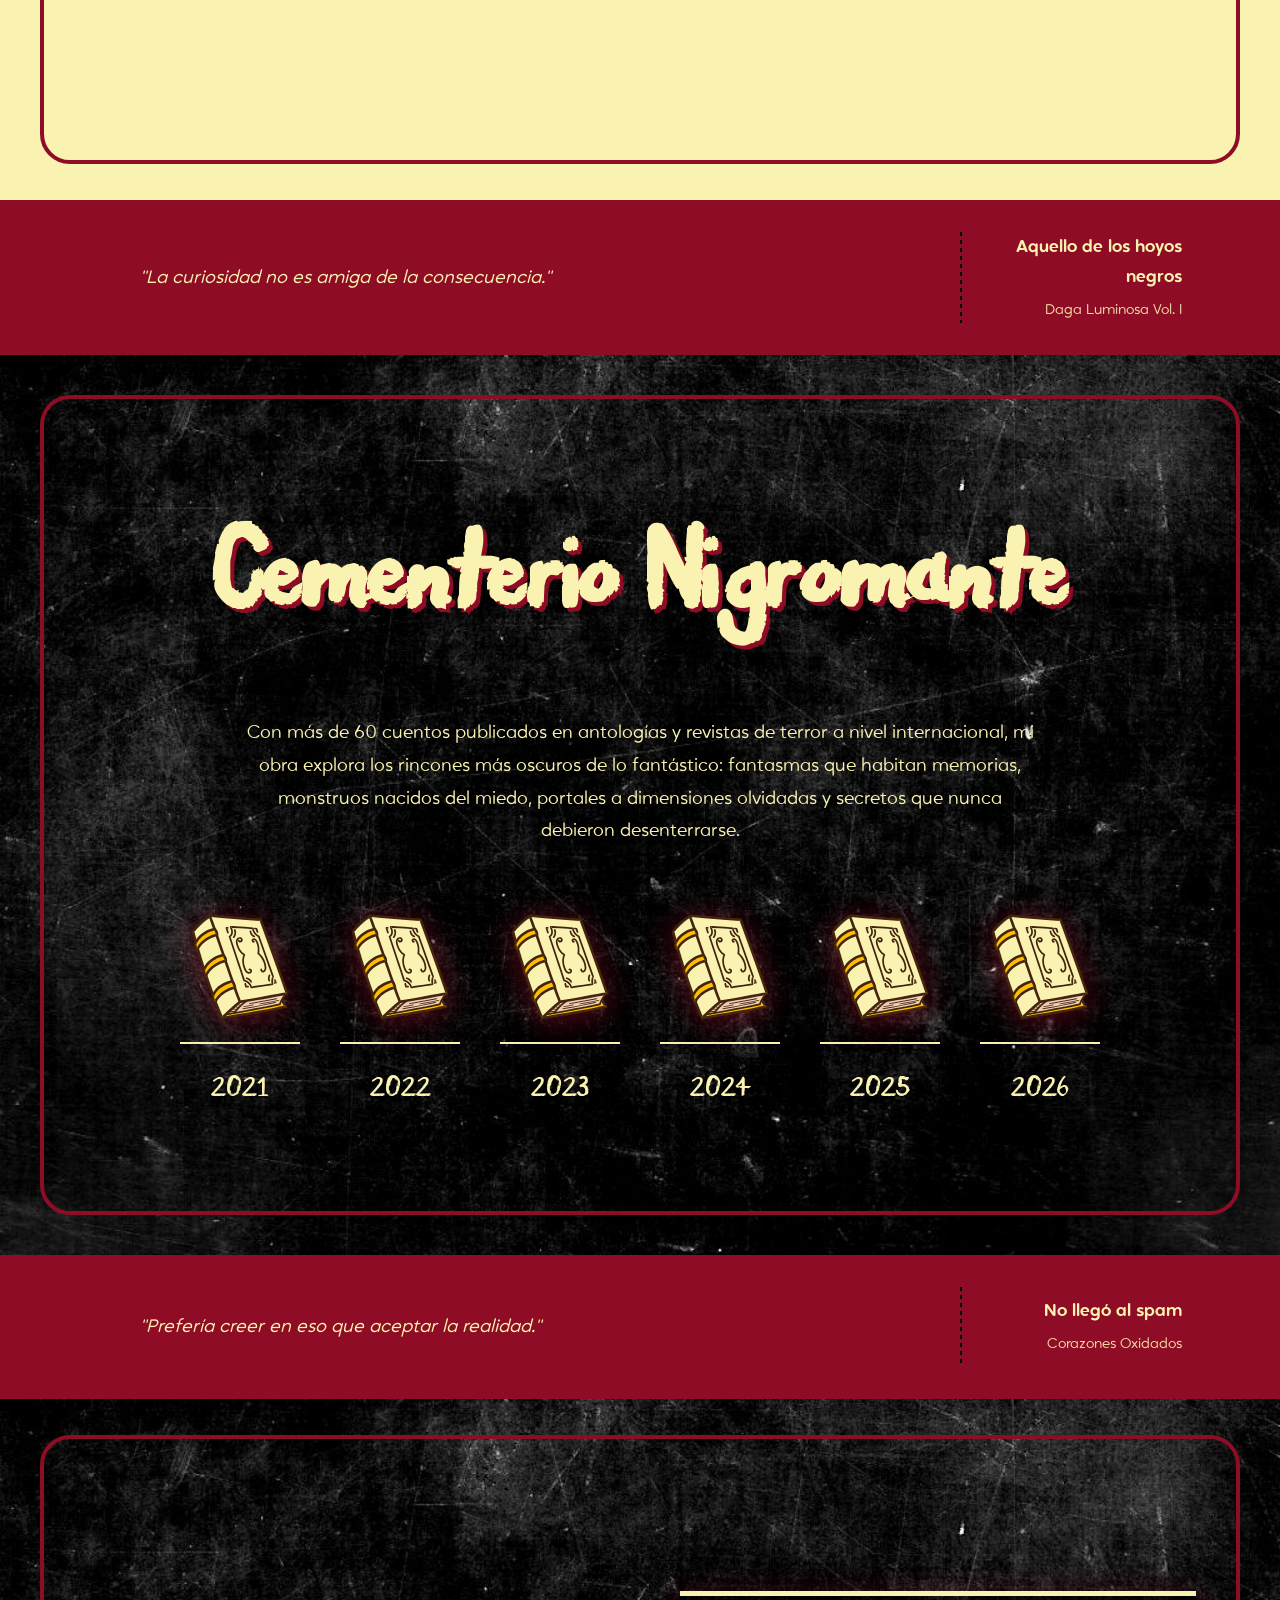
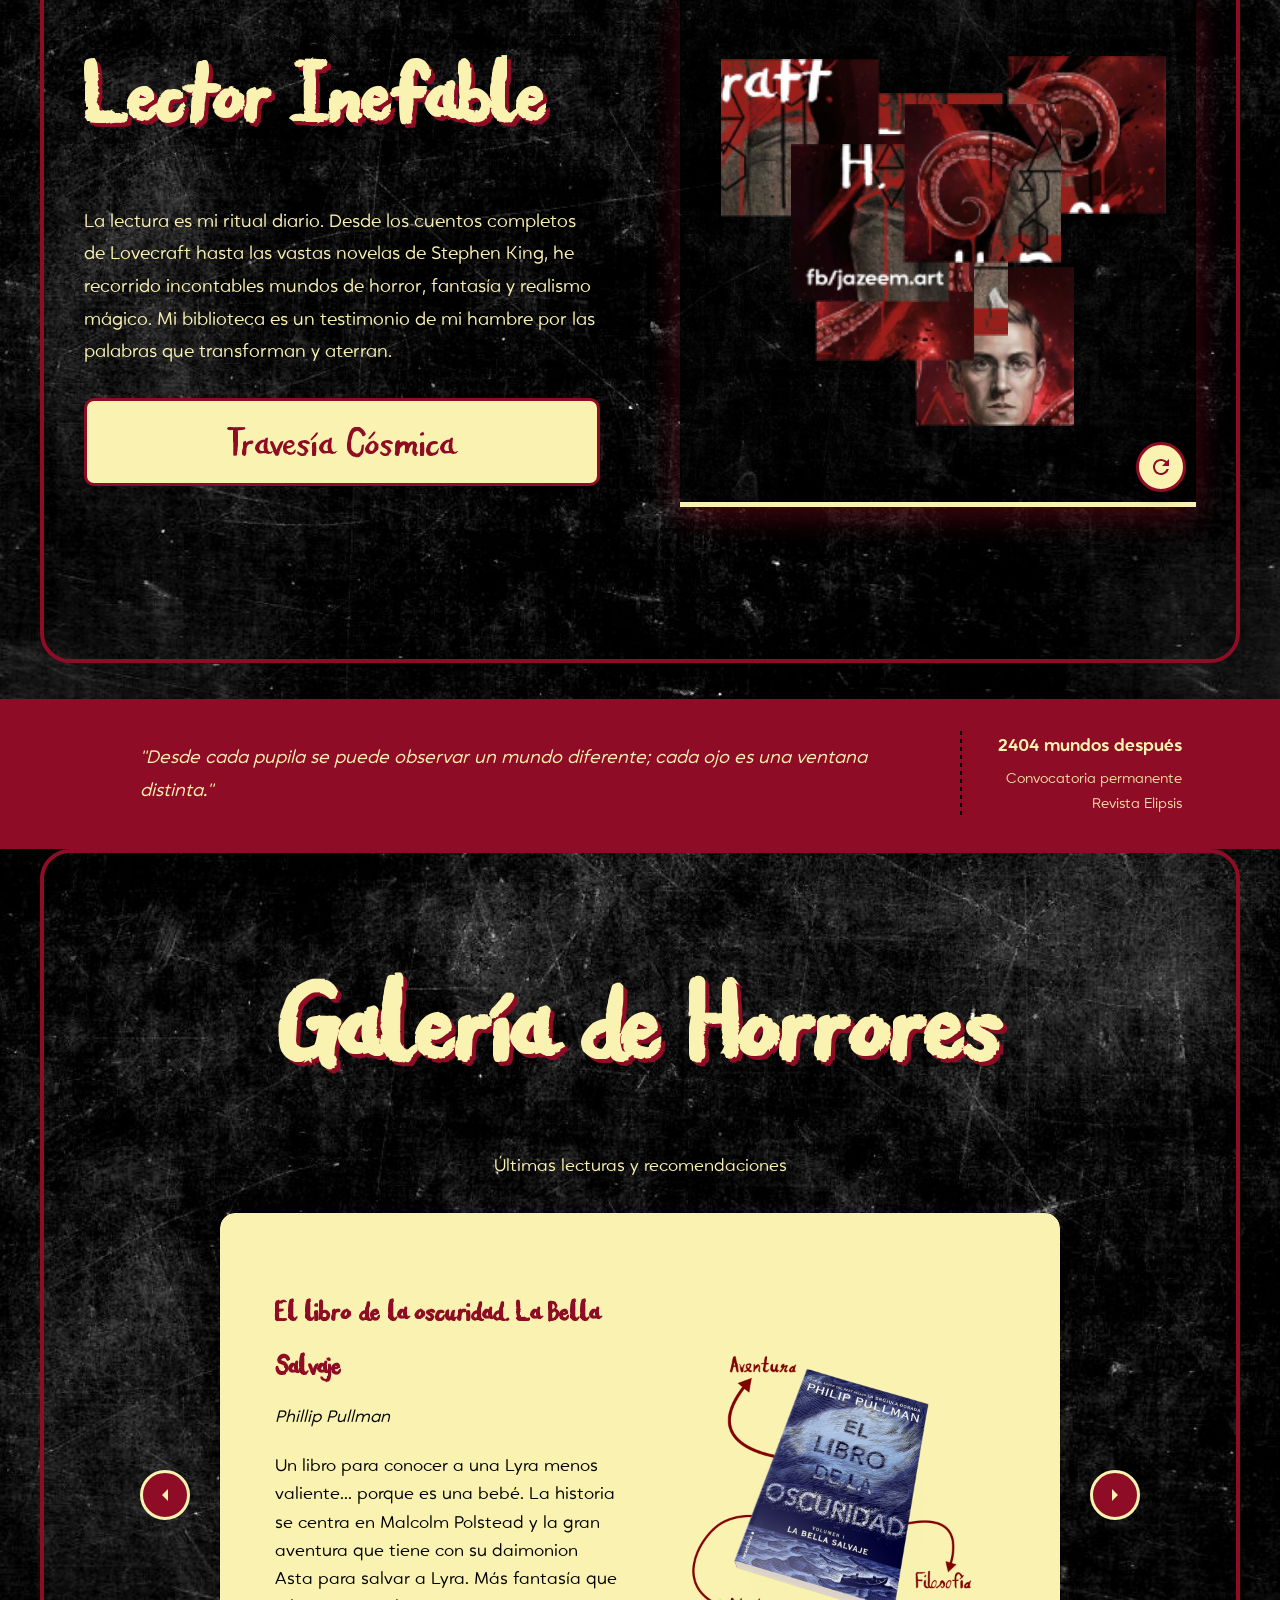
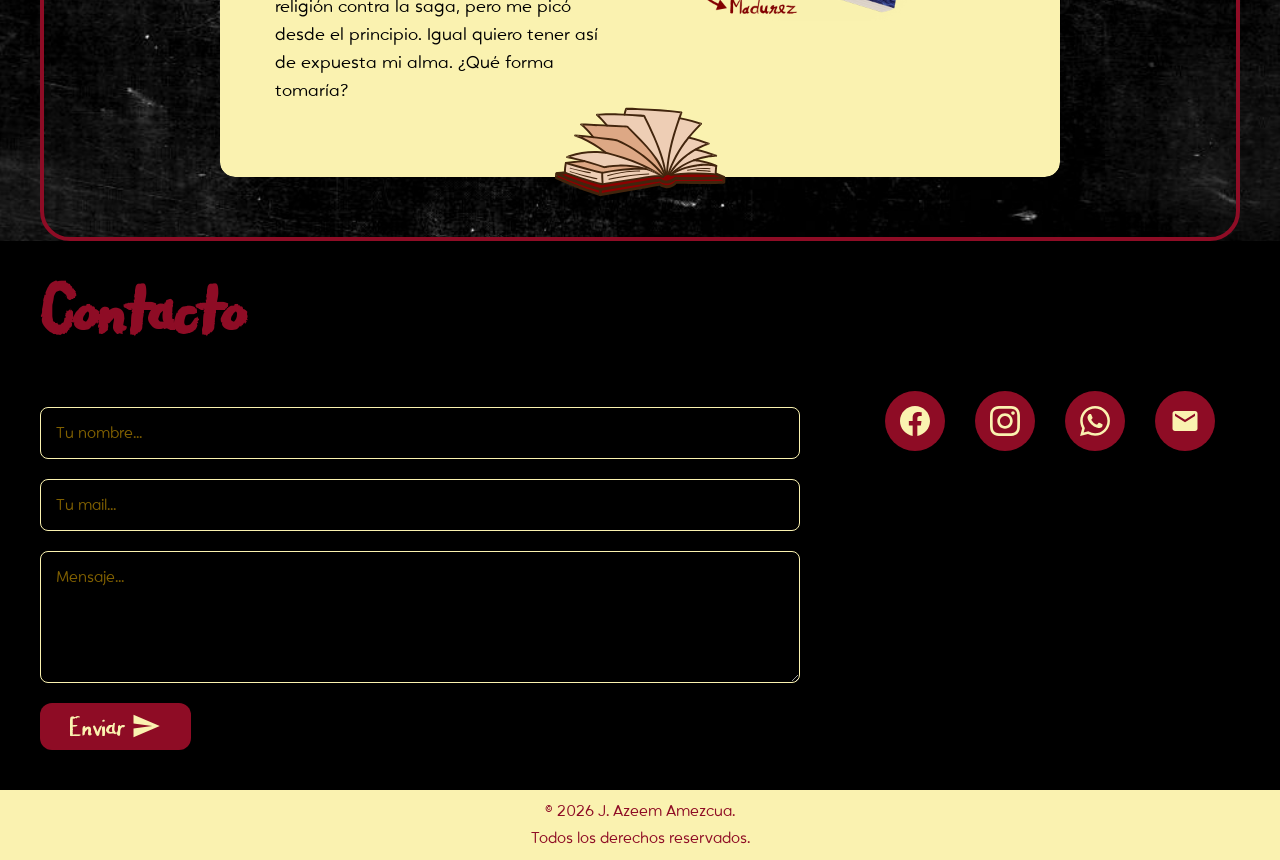
==== commit 26b5f533: "subidalovecraft" ====
--- a/index.html
+++ b/index.html
@@ -250,7 +250,7 @@
                             de horror, fantasía y realismo mágico. Mi biblioteca es un testimonio de mi 
                             hambre por las palabras que transforman y aterran.
                         </p>
-                        <!-- <a href="data/lovecraft.html" class="lector-button">Travesía Cósmica</a> -->
+                        <a href="data/lovecraft.html" target="_blank" class="lector-button">Travesía Cósmica</a>
                     </div>
 
                     <!-- Columna derecha: Rompecabezas -->
